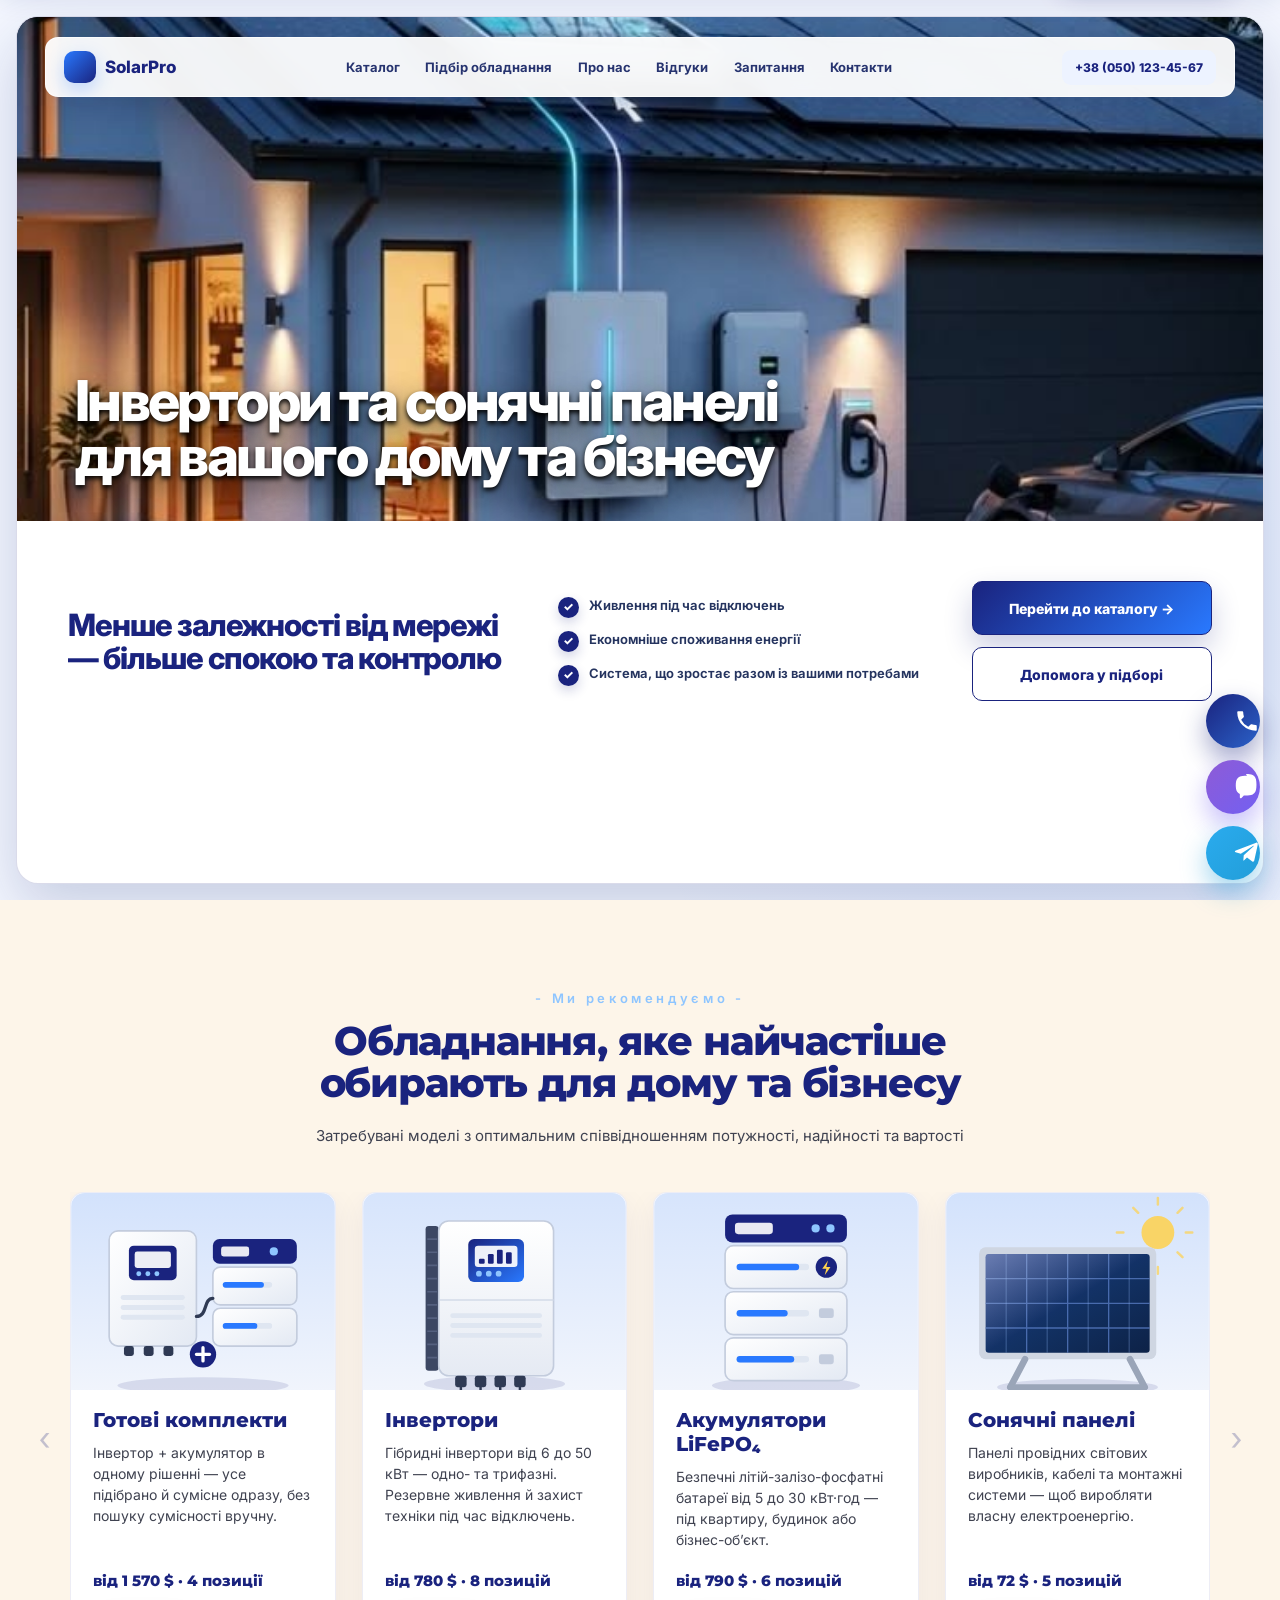
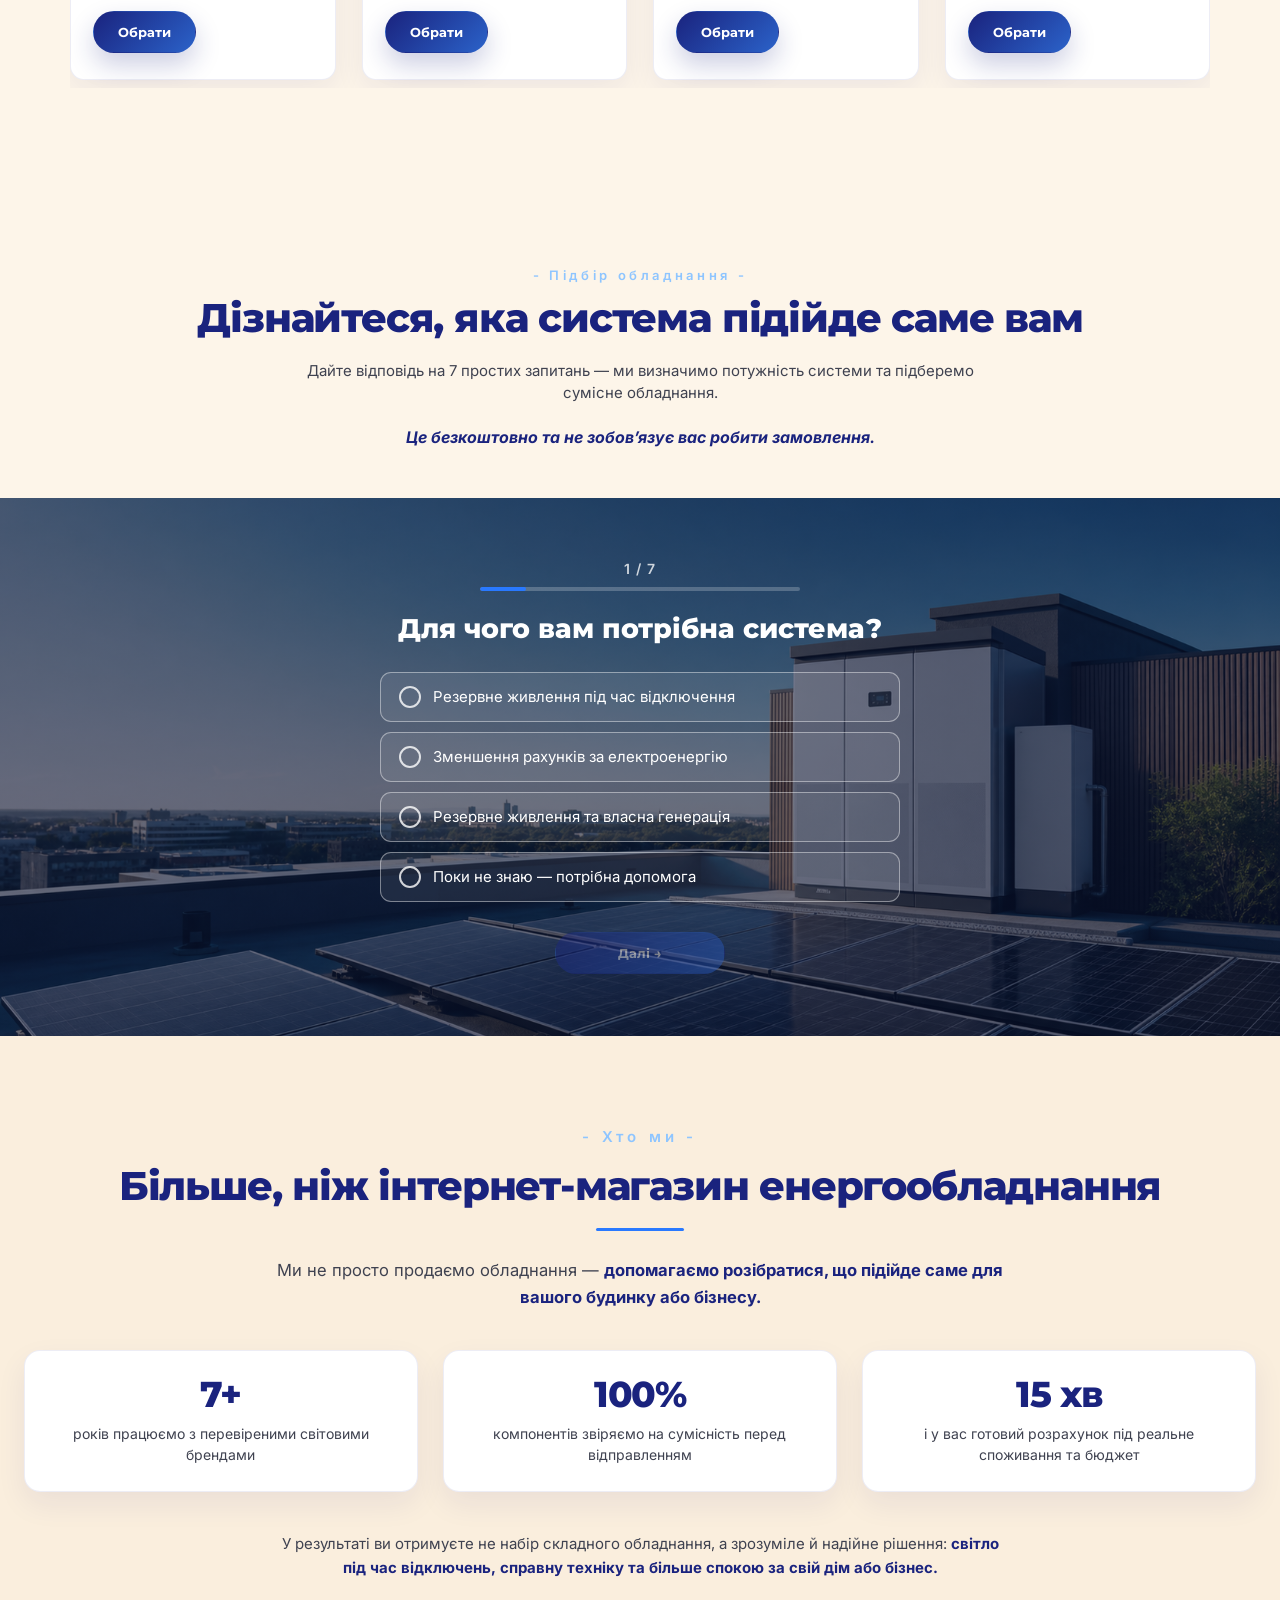
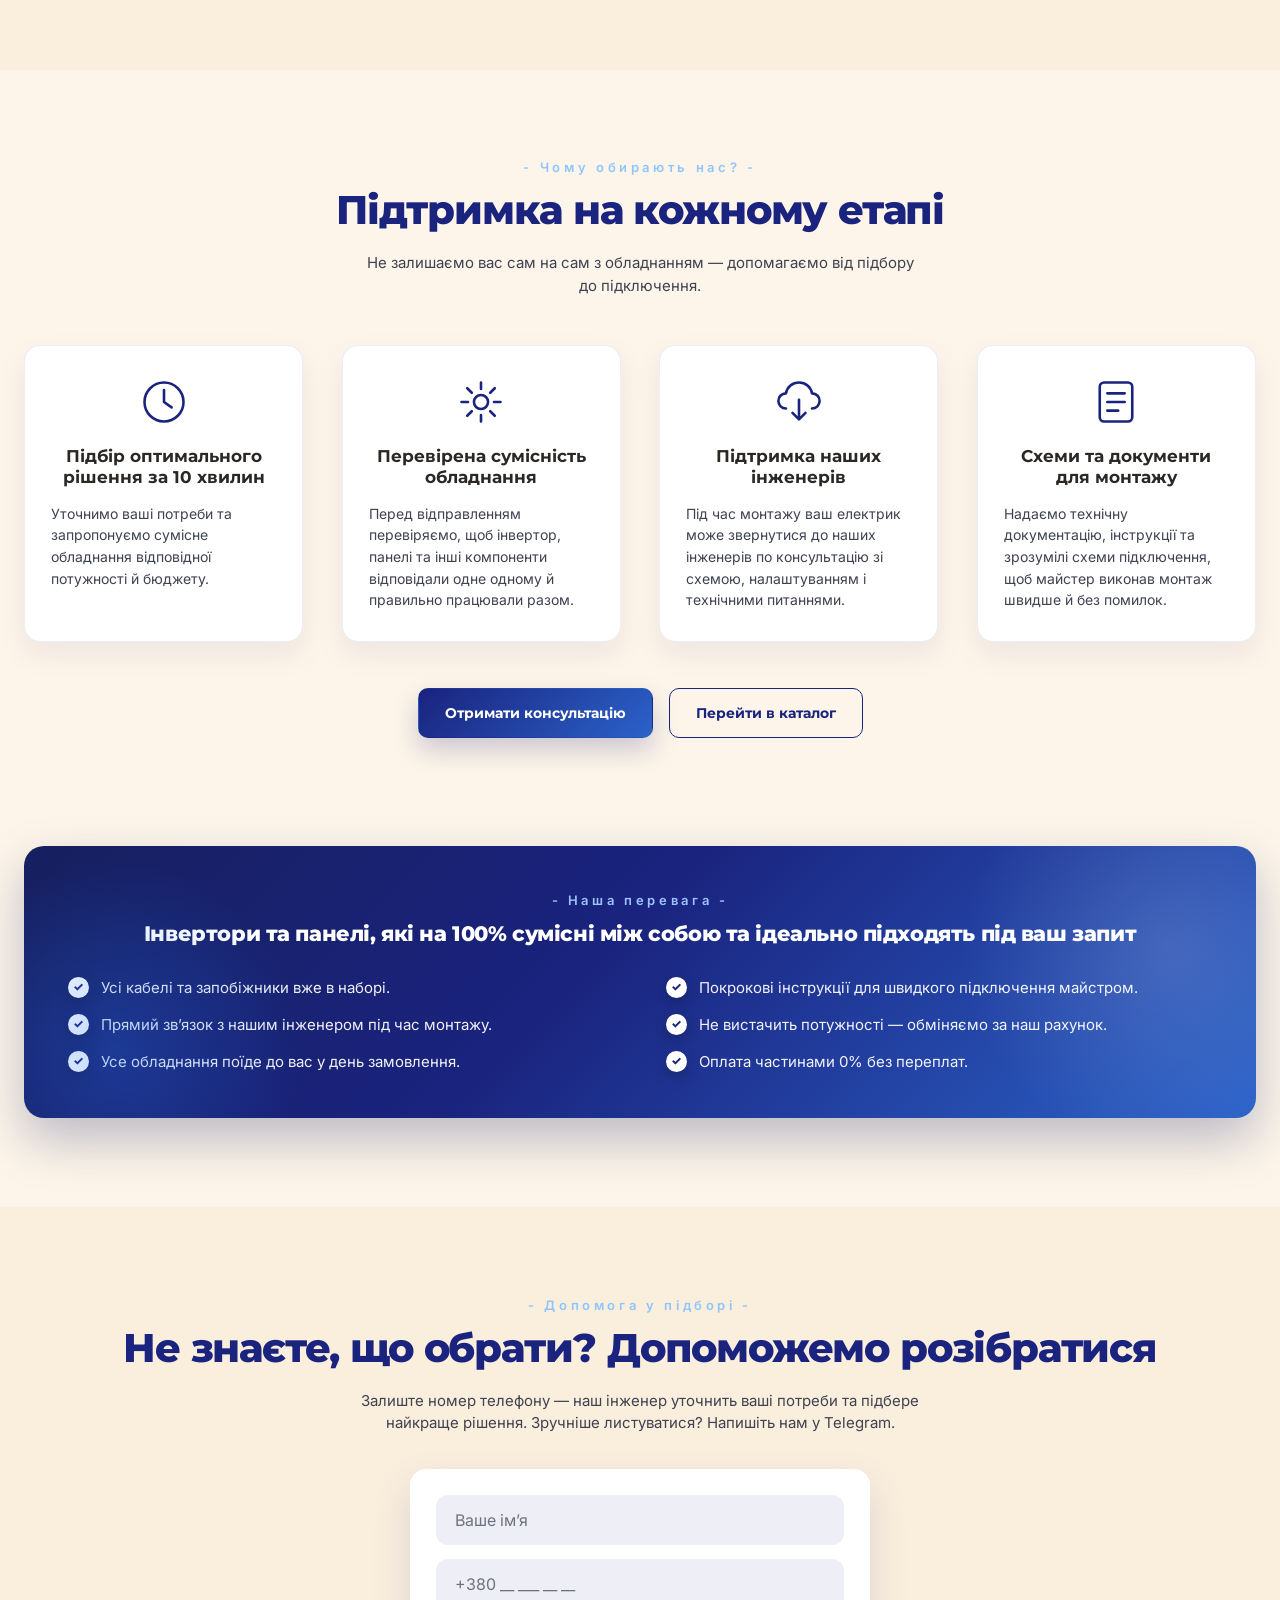
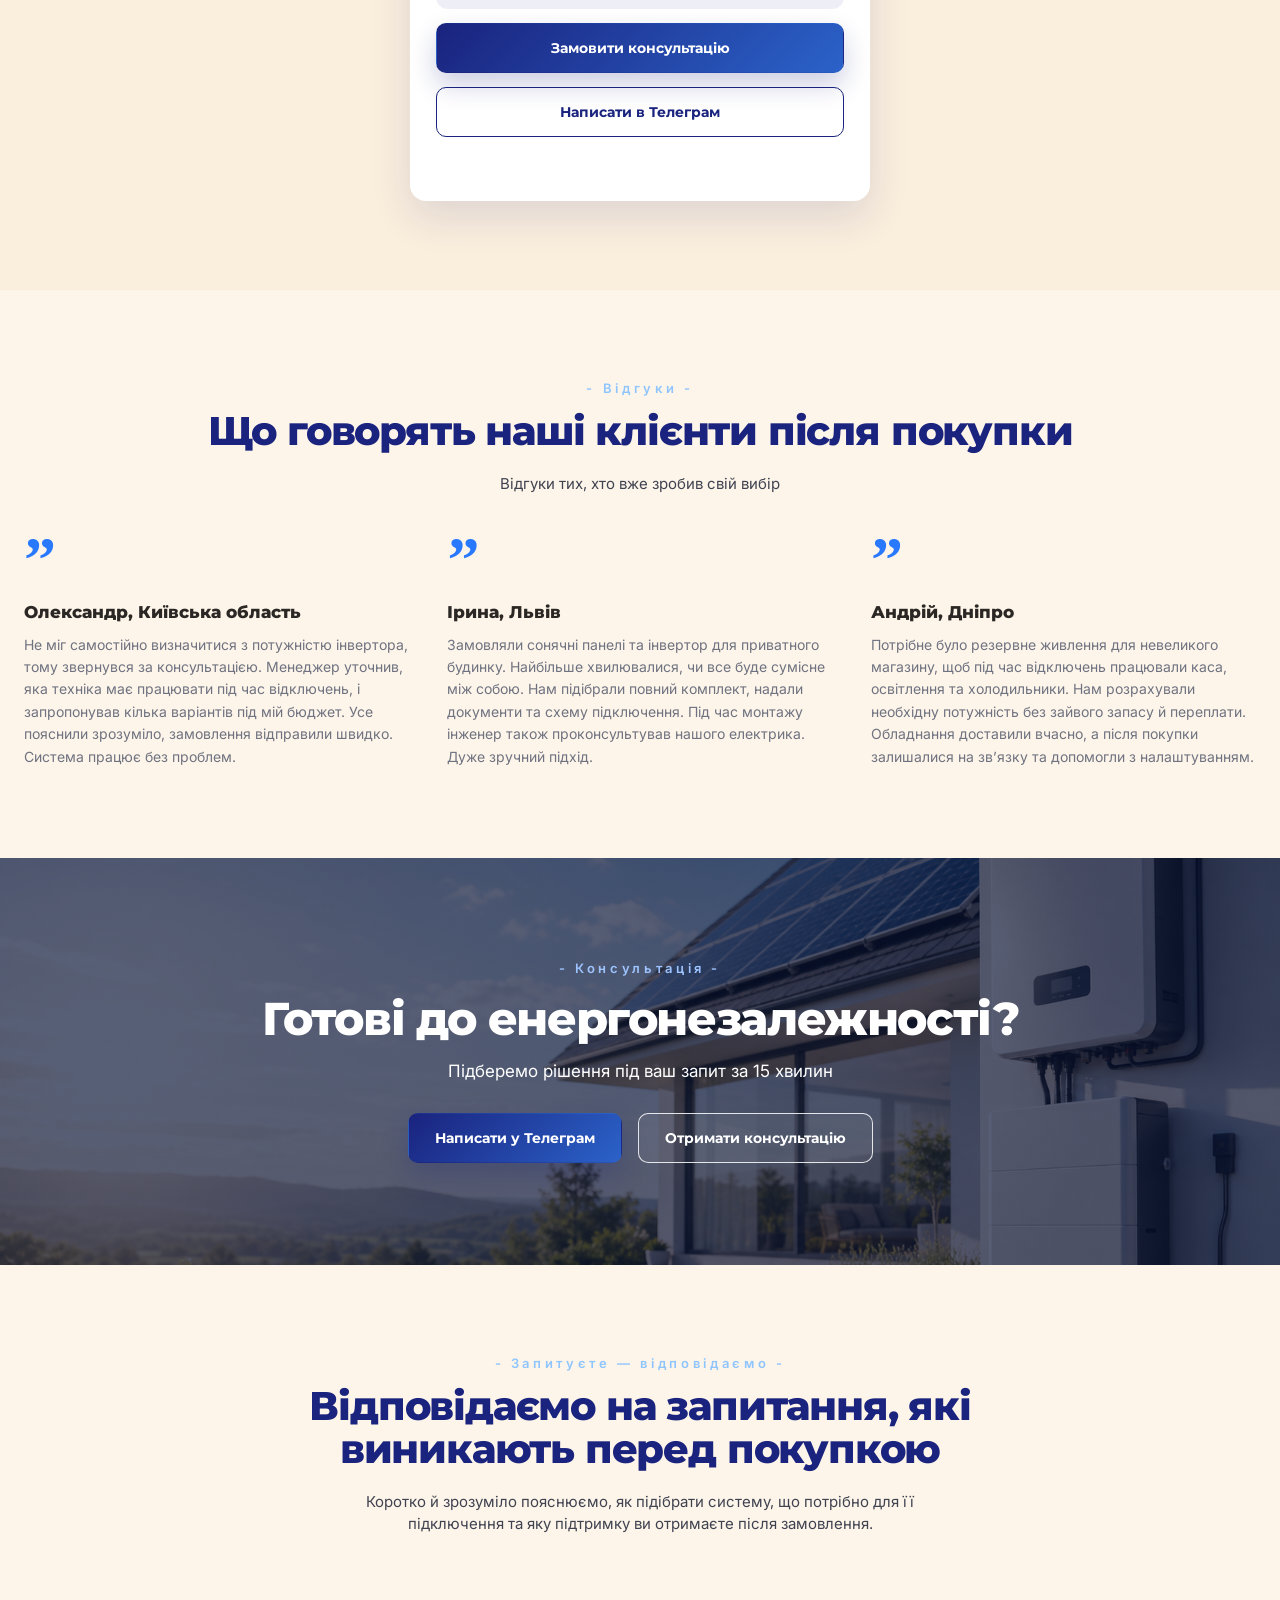
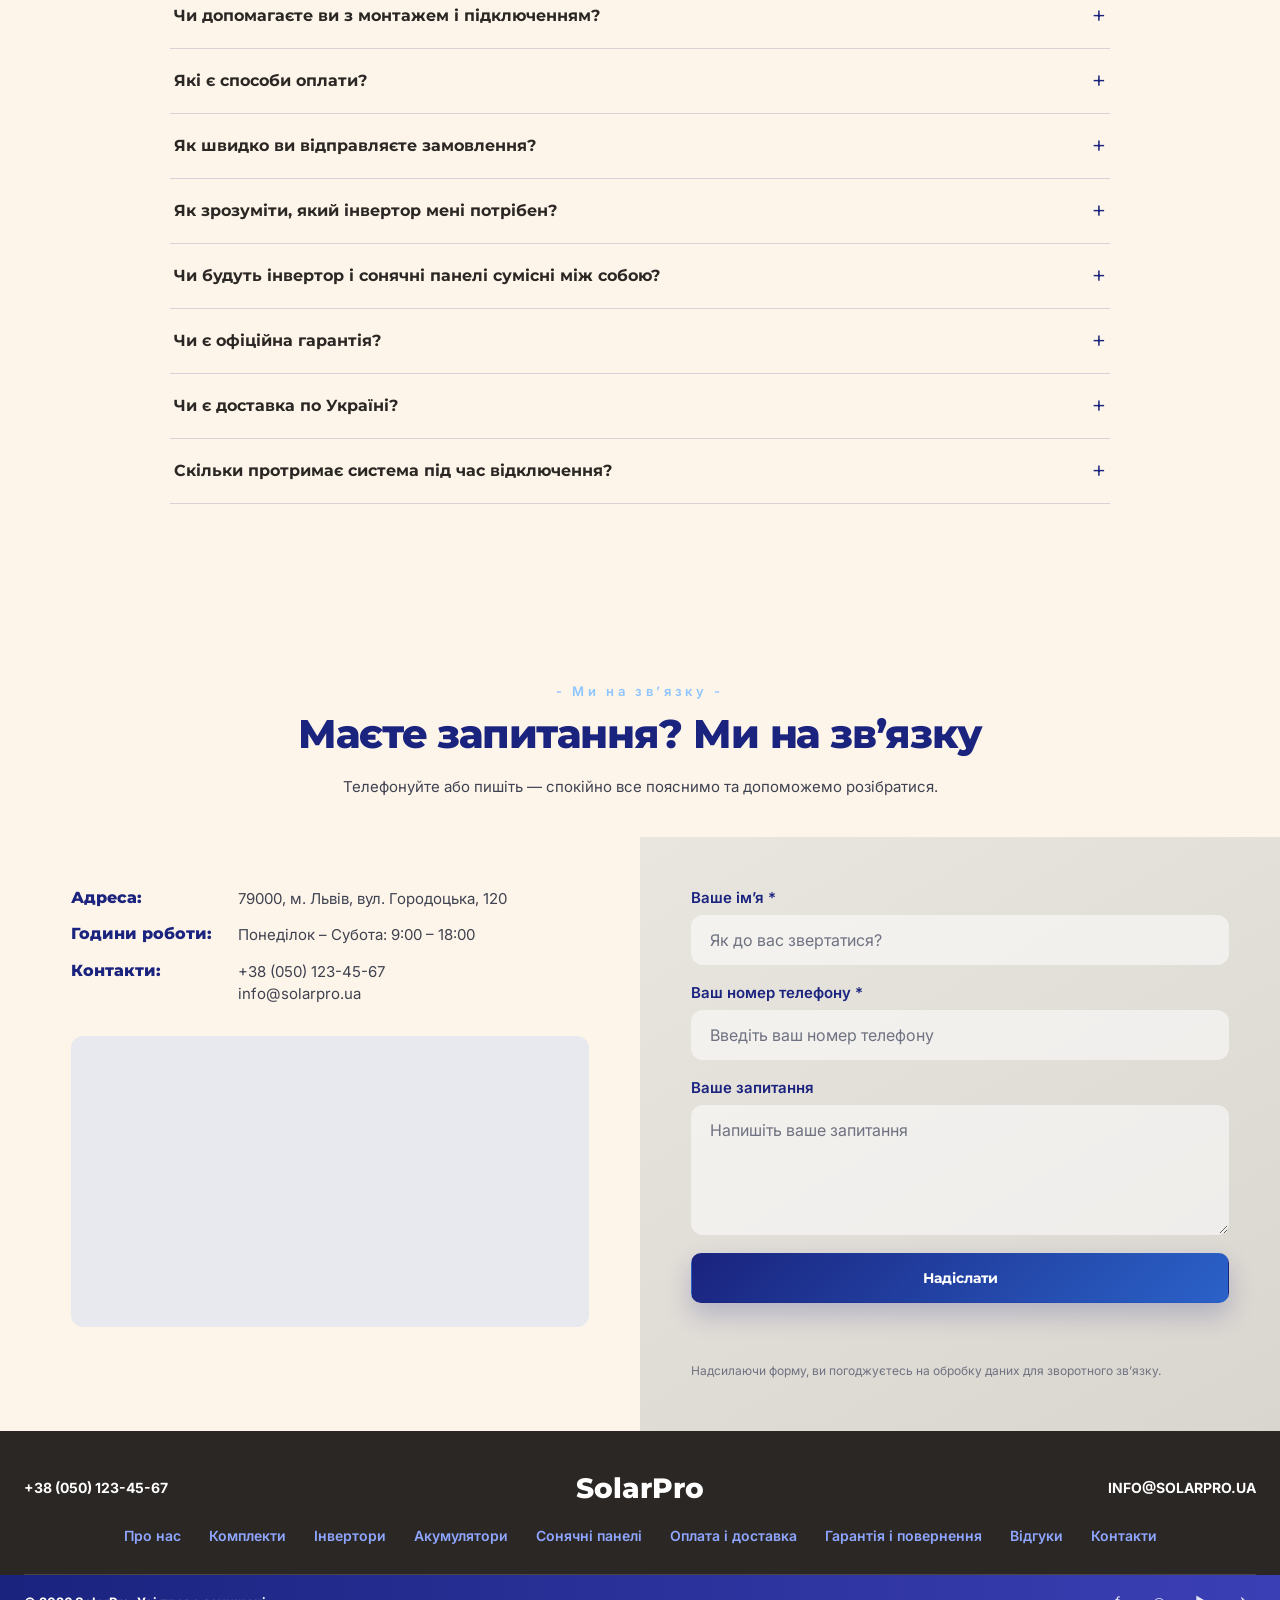
==== index.html @ 6836061a "Add SolarPro multi-page site Landing page plus four catalog pages for solar inverters, batteries and" ====
<!doctype html>
<html lang="uk">
  <head>
    <meta charset="utf-8">
    <meta name="viewport" content="width=device-width, initial-scale=1">
    <meta name="description" content="Інвертори та сонячні панелі для дому й бізнесу — живлення під час відключень та контроль споживання енергії. Підбір системи за 10 хвилин, перевірена сумісність, доставка по Україні.">
    <meta name="theme-color" content="#1a237e">
    <title>Інвертори та сонячні панелі | SolarPro</title>

    <link rel="preconnect" href="https://fonts.googleapis.com">
    <link rel="preconnect" href="https://fonts.gstatic.com" crossorigin>
    <link href="https://fonts.googleapis.com/css2?family=Inter:wght@400;500;600;700&family=Montserrat:wght@600;700;800&display=swap" rel="stylesheet">
    <link rel="stylesheet" href="styles.css">
  </head>

  <body>
    <a class="skip-link" href="#catalog">Перейти до каталогу</a>

    <!-- ====================================================================
         1. ПЕРШИЙ ЕКРАН — узятий без змін із approved-hero.html
         ==================================================================== -->
    <main class="approved-hybrid-variant" id="top">
      <section class="approved-video-area" aria-labelledby="approved-title">
        <video autoplay muted loop playsinline preload="metadata" poster="assets/hero-solar-home.jpg" src="assets/hero.mp4" aria-hidden="true"></video>

        <header class="approved-header">
          <a class="approved-logo" href="#top" aria-label="SolarPro — на головну">
            <span class="approved-logo-mark" aria-hidden="true"></span>
            <span>SolarPro</span>
          </a>

          <nav class="approved-nav" aria-label="Головне меню">
            <a href="#catalog">Каталог</a>
            <a href="#selection">Підбір обладнання</a>
            <a href="#about">Про нас</a>
            <a href="#reviews">Відгуки</a>
            <a href="#faq">Запитання</a>
            <a href="#contacts">Контакти</a>
          </nav>

          <a class="approved-phone" href="tel:+380501234567" data-config="brand.phone">+38 (050) 123-45-67</a>
          <button class="approved-menu" type="button" aria-label="Відкрити меню" aria-expanded="false" aria-controls="mobile-nav"></button>
        </header>

        <h1 class="approved-title" id="approved-title">Інвертори та сонячні панелі для вашого дому та бізнесу</h1>
      </section>

      <section class="approved-lower" aria-label="Переваги та наступні кроки">
        <p class="approved-promise">Менше залежності від мережі — більше спокою та контролю</p>

        <ul class="approved-benefits">
          <li><span class="approved-check" aria-hidden="true">✓</span><span>Живлення під час відключень</span></li>
          <li><span class="approved-check" aria-hidden="true">✓</span><span>Економніше споживання енергії</span></li>
          <li><span class="approved-check" aria-hidden="true">✓</span><span>Система, що зростає разом із вашими потребами</span></li>
        </ul>

        <div class="approved-actions">
          <a class="approved-button" href="#catalog">Перейти до каталогу →</a>
          <a class="approved-button secondary" href="#selection">Допомога у підборі</a>
        </div>
      </section>
    </main>

    <!-- мобільне меню -->
    <div class="mobile-nav" id="mobile-nav" hidden>
      <div class="mobile-nav__panel" role="dialog" aria-modal="true" aria-label="Меню">
        <button class="mobile-nav__close" type="button" aria-label="Закрити меню">×</button>
        <nav aria-label="Мобільне меню">
          <a href="#catalog">Каталог</a>
          <a href="kits.html">Комплекти</a>
          <a href="inverters.html">Інвертори</a>
          <a href="batteries.html">Акумулятори</a>
          <a href="panels.html">Сонячні панелі</a>
          <a href="#selection">Підбір обладнання</a>
          <a href="#about">Про нас</a>
          <a href="#reviews">Відгуки</a>
          <a href="#faq">Запитання</a>
          <a href="#contacts">Контакти</a>
        </nav>
        <a class="mobile-nav__phone" href="tel:+380501234567" data-config="brand.phone">+38 (050) 123-45-67</a>
        <a class="mobile-nav__tg" href="#" data-config-href="social.telegram" target="_blank" rel="noopener">Написати в Telegram</a>
      </div>
    </div>

    <!-- липкий хедер, з'являється після першого екрана -->
    <header class="sticky-header" id="sticky-header" aria-hidden="true">
      <div class="shell sticky-header__inner">
        <a class="sticky-header__logo" href="#top">
          <span class="approved-logo-mark" aria-hidden="true"></span>
          <span>SolarPro</span>
        </a>
        <nav class="sticky-header__nav" aria-label="Меню сторінки">
          <a href="#catalog">Каталог</a>
          <a href="inverters.html">Інвертори</a>
          <a href="batteries.html">Акумулятори</a>
          <a href="#selection">Підбір</a>
          <a href="#about">Про нас</a>
          <a href="#faq">Запитання</a>
          <a href="#contacts">Контакти</a>
        </nav>
        <a class="btn btn--primary btn--sm" href="#selection">Підібрати систему</a>
        <button class="sticky-header__menu" type="button" aria-label="Відкрити меню" aria-expanded="false" aria-controls="mobile-nav"></button>
      </div>
    </header>

    <!-- ====================================================================
         2. КАТЕГОРІЇ ТОВАРІВ → окремі сторінки каталогу
         ==================================================================== -->
    <section class="section section--categories" id="catalog" aria-labelledby="cat-title">
      <div class="shell">
        <p class="eyebrow">Ми рекомендуємо</p>
        <h2 class="section__title" id="cat-title">Обладнання, яке найчастіше обирають для дому та бізнесу</h2>
        <p class="section__lead section__lead--wide">Затребувані моделі з оптимальним співвідношенням потужності, надійності та вартості</p>

        <div class="carousel" data-carousel>
          <button class="carousel__arrow carousel__arrow--prev" type="button" aria-label="Попередні категорії" data-carousel-prev>‹</button>

          <div class="carousel__track" data-carousel-track>
            <article class="cat-card">
              <div class="cat-card__media"><img src="assets/kit.svg" alt="Готовий комплект резервного живлення" loading="lazy" width="320" height="260"></div>
              <h3><a href="kits.html">Готові комплекти</a></h3>
              <p>Інвертор + акумулятор в одному рішенні — усе підібрано й сумісне одразу, без пошуку сумісності вручну.</p>
              <p class="cat-card__from">від 1 570 $ · 4 позиції</p>
              <a class="btn btn--primary btn--pill" href="kits.html">Обрати</a>
            </article>

            <article class="cat-card">
              <div class="cat-card__media"><img src="assets/inverter.svg" alt="Гібридний інвертор" loading="lazy" width="320" height="260"></div>
              <h3><a href="inverters.html">Інвертори</a></h3>
              <p>Гібридні інвертори від 6 до 50 кВт — одно- та трифазні. Резервне живлення й захист техніки під час відключень.</p>
              <p class="cat-card__from">від 780 $ · 8 позицій</p>
              <a class="btn btn--primary btn--pill" href="inverters.html">Обрати</a>
            </article>

            <article class="cat-card">
              <div class="cat-card__media"><img src="assets/battery.svg" alt="Акумулятор LiFePO4" loading="lazy" width="320" height="260"></div>
              <h3><a href="batteries.html">Акумулятори LiFePO₄</a></h3>
              <p>Безпечні літій-залізо-фосфатні батареї від 5 до 30 кВт·год — під квартиру, будинок або бізнес-об’єкт.</p>
              <p class="cat-card__from">від 790 $ · 6 позицій</p>
              <a class="btn btn--primary btn--pill" href="batteries.html">Обрати</a>
            </article>

            <article class="cat-card">
              <div class="cat-card__media"><img src="assets/panel.svg" alt="Сонячна панель" loading="lazy" width="320" height="260"></div>
              <h3><a href="panels.html">Сонячні панелі</a></h3>
              <p>Панелі провідних світових виробників, кабелі та монтажні системи — щоб виробляти власну електроенергію.</p>
              <p class="cat-card__from">від 72 $ · 5 позицій</p>
              <a class="btn btn--primary btn--pill" href="panels.html">Обрати</a>
            </article>
          </div>

          <button class="carousel__arrow carousel__arrow--next" type="button" aria-label="Наступні категорії" data-carousel-next>›</button>
        </div>
      </div>
    </section>

    <!-- ====================================================================
         3. КВІЗ
         ==================================================================== -->
    <section class="section section--quiz-intro" id="selection" aria-labelledby="quiz-title">
      <div class="shell">
        <p class="eyebrow">Підбір обладнання</p>
        <h2 class="section__title" id="quiz-title">Дізнайтеся, яка система підійде саме вам</h2>
        <p class="section__lead section__lead--wide">Дайте відповідь на 7 простих запитань — ми визначимо потужність системи та підберемо сумісне обладнання.</p>
        <p class="section__note">Це безкоштовно та не зобов’язує вас робити замовлення.</p>
      </div>
    </section>

    <section class="quiz" aria-label="Квіз підбору обладнання">
      <div class="quiz__inner">
        <!-- крок -->
        <div class="quiz__stage" data-quiz-stage>
          <p class="quiz__counter"><span data-quiz-current>1</span> / <span data-quiz-total>7</span></p>
          <div class="quiz__progress" aria-hidden="true"><span data-quiz-bar></span></div>
          <h3 class="quiz__question" data-quiz-question>Для чого вам потрібна система?</h3>
          <div class="quiz__options" role="radiogroup" aria-label="Варіанти відповіді" data-quiz-options></div>
          <div class="quiz__nav">
            <button class="quiz__back" type="button" data-quiz-back hidden>← Назад</button>
            <button class="btn btn--primary btn--pill quiz__next" type="button" data-quiz-next disabled>Далі  →</button>
          </div>
        </div>

        <!-- результат -->
        <div class="quiz__result" data-quiz-result hidden>
          <p class="quiz__counter">Готово</p>
          <h3 class="quiz__question" data-result-title>Ваша орієнтовна система</h3>

          <div class="quiz__specs">
            <div class="quiz__spec"><span class="quiz__spec-label">Інвертор</span><strong data-result-inverter>—</strong></div>
            <div class="quiz__spec"><span class="quiz__spec-label">Акумулятори</span><strong data-result-battery>—</strong></div>
            <div class="quiz__spec"><span class="quiz__spec-label">Автономність</span><strong data-result-hours>—</strong></div>
          </div>

          <p class="quiz__result-note">Заповніть форму — інженер прорахує точну ціну й зателефонує протягом 15 хвилин.</p>

          <form class="quiz__form" novalidate data-lead-form data-lead-source="Квіз підбору">
            <div class="field">
              <label for="quiz-name">Ваше ім’я *</label>
              <input id="quiz-name" name="name" type="text" required autocomplete="name" placeholder="Як до вас звертатися?">
            </div>
            <div class="field">
              <label for="quiz-phone">Ваш номер телефону *</label>
              <input id="quiz-phone" name="phone" type="tel" required autocomplete="tel" placeholder="+380 __ ___ __ __">
            </div>
            <button class="btn btn--primary btn--wide" type="submit">Отримати точний розрахунок</button>
            <p class="form__status" data-form-status role="status"></p>
            <p class="form__consent">Надсилаючи форму, ви погоджуєтесь на обробку даних для зворотного дзвінка.</p>
          </form>

          <button class="quiz__restart" type="button" data-quiz-restart>Пройти ще раз</button>
        </div>
      </div>
    </section>

    <!-- ====================================================================
         4. ХТО МИ
         ==================================================================== -->
    <section class="section section--about" id="about" aria-labelledby="about-title">
      <div class="shell about">
        <p class="eyebrow">Хто ми</p>
        <h2 class="section__title" id="about-title">Більше, ніж інтернет-магазин енергообладнання</h2>
        <span class="about__rule" aria-hidden="true"></span>

        <p class="about__intro">Ми не просто продаємо обладнання — <strong>допомагаємо розібратися, що підійде саме для вашого будинку або бізнесу.</strong></p>

        <ul class="about__facts">
          <li class="fact">
            <span class="fact__num">7+</span>
            <span class="fact__text">років працюємо з перевіреними світовими брендами</span>
          </li>
          <li class="fact">
            <span class="fact__num">100%</span>
            <span class="fact__text">компонентів звіряємо на сумісність перед відправленням</span>
          </li>
          <li class="fact">
            <span class="fact__num">15 хв</span>
            <span class="fact__text">і у вас готовий розрахунок під реальне споживання та бюджет</span>
          </li>
        </ul>

        <p class="about__outro">У результаті ви отримуєте не набір складного обладнання, а зрозуміле й надійне рішення: <strong>світло під час відключень, справну техніку та більше спокою за свій дім або бізнес.</strong></p>
      </div>
    </section>

    <!-- ====================================================================
         5. ПІДТРИМКА НА КОЖНОМУ ЕТАПІ
         ==================================================================== -->
    <section class="section section--support" aria-labelledby="support-title">
      <div class="shell">
        <p class="eyebrow">Чому обирають нас?</p>
        <h2 class="section__title" id="support-title">Підтримка на кожному етапі</h2>
        <p class="section__lead">Не залишаємо вас сам на сам з обладнанням — допомагаємо від підбору до підключення.</p>

        <ul class="support__grid">
          <li class="support__item">
            <span class="support__icon" aria-hidden="true">
              <svg viewBox="0 0 48 48" fill="none" stroke="currentColor" stroke-width="2.4" stroke-linecap="round" stroke-linejoin="round"><circle cx="24" cy="24" r="18"/><path d="M24 13v11l7 5"/></svg>
            </span>
            <h3>Підбір оптимального рішення за 10 хвилин</h3>
            <p>Уточнимо ваші потреби та запропонуємо сумісне обладнання відповідної потужності й бюджету.</p>
          </li>

          <li class="support__item">
            <span class="support__icon" aria-hidden="true">
              <svg viewBox="0 0 48 48" fill="none" stroke="currentColor" stroke-width="2.4" stroke-linecap="round" stroke-linejoin="round"><circle cx="24" cy="24" r="6.5"/><path d="M24 6v6M24 36v6M42 24h-6M12 24H6M36.7 11.3l-4.2 4.2M15.5 32.5l-4.2 4.2M36.7 36.7l-4.2-4.2M15.5 15.5l-4.2-4.2"/></svg>
            </span>
            <h3>Перевірена сумісність обладнання</h3>
            <p>Перед відправленням перевіряємо, щоб інвертор, панелі та інші компоненти відповідали одне одному й правильно працювали разом.</p>
          </li>

          <li class="support__item">
            <span class="support__icon" aria-hidden="true">
              <svg viewBox="0 0 48 48" fill="none" stroke="currentColor" stroke-width="2.4" stroke-linecap="round" stroke-linejoin="round"><path d="M12 30c-4 0-7-3-7-7s3-7 7-7c1-6 6-10 12-10s11 4 12 10c4 0 7 3 7 7s-3 7-7 7"/><path d="M24 22v18M18 34l6 6 6-6"/></svg>
            </span>
            <h3>Підтримка наших інженерів</h3>
            <p>Під час монтажу ваш електрик може звернутися до наших інженерів по консультацію зі схемою, налаштуванням і технічними питаннями.</p>
          </li>

          <li class="support__item">
            <span class="support__icon" aria-hidden="true">
              <svg viewBox="0 0 48 48" fill="none" stroke="currentColor" stroke-width="2.4" stroke-linecap="round" stroke-linejoin="round"><rect x="9" y="6" width="30" height="36" rx="4"/><path d="M16 16h16M16 24h16M16 32h10"/></svg>
            </span>
            <h3>Схеми та документи для монтажу</h3>
            <p>Надаємо технічну документацію, інструкції та зрозумілі схеми підключення, щоб майстер виконав монтаж швидше й без помилок.</p>
          </li>
        </ul>

        <div class="support__actions">
          <a class="btn btn--primary" href="#cta">Отримати консультацію</a>
          <a class="btn btn--outline" href="#catalog">Перейти в каталог</a>
        </div>
      </div>
    </section>

    <!-- ====================================================================
         6. ПЕРЕВАГИ — виділений блок
         ==================================================================== -->
    <section class="section section--advantages" aria-labelledby="adv-title">
      <div class="shell advantages">
        <p class="eyebrow eyebrow--light">Наша перевага</p>
        <h2 class="advantages__title" id="adv-title">
          Інвертори та панелі, які на 100% сумісні між собою та ідеально підходять під ваш запит
        </h2>

        <ul class="advantages__list">
          <li><span class="approved-check" aria-hidden="true">✓</span><span>Усі кабелі та запобіжники вже в наборі.</span></li>
          <li><span class="approved-check" aria-hidden="true">✓</span><span>Покрокові інструкції для швидкого підключення майстром.</span></li>
          <li><span class="approved-check" aria-hidden="true">✓</span><span>Прямий зв’язок з нашим інженером під час монтажу.</span></li>
          <li><span class="approved-check" aria-hidden="true">✓</span><span>Не вистачить потужності — обміняємо за наш рахунок.</span></li>
          <li><span class="approved-check" aria-hidden="true">✓</span><span>Усе обладнання поїде до вас у день замовлення.</span></li>
          <li><span class="approved-check" aria-hidden="true">✓</span><span>Оплата частинами 0% без переплат.</span></li>
        </ul>
      </div>
    </section>

    <!-- ====================================================================
         7. ДОПОМОГА У ПІДБОРІ
         ==================================================================== -->
    <section class="section section--help" aria-labelledby="help-title">
      <div class="shell help">
        <p class="eyebrow">Допомога у підборі</p>
        <h2 class="section__title" id="help-title">Не знаєте, що обрати? Допоможемо розібратися</h2>
        <p class="section__lead">Залиште номер телефону — наш інженер уточнить ваші потреби та підбере найкраще рішення. Зручніше листуватися? Напишіть нам у Telegram.</p>

        <form class="help__form" novalidate data-lead-form data-lead-source="Допомога у підборі">
          <div class="field">
            <label class="visually-hidden" for="help-name">Ваше ім’я</label>
            <input id="help-name" name="name" type="text" required autocomplete="name" placeholder="Ваше ім’я">
          </div>
          <div class="field">
            <label class="visually-hidden" for="help-phone">Ваш номер телефону</label>
            <input id="help-phone" name="phone" type="tel" required autocomplete="tel" placeholder="+380 __ ___ __ __">
          </div>
          <button class="btn btn--primary btn--wide" type="submit">Замовити консультацію</button>
          <a class="btn btn--outline btn--wide" href="#" data-config-href="social.telegram" target="_blank" rel="noopener">Написати в Телеграм</a>
          <p class="form__status" data-form-status role="status"></p>
        </form>
      </div>
    </section>

    <!-- ====================================================================
         8. ВІДГУКИ
         ==================================================================== -->
    <section class="section section--reviews" id="reviews" aria-labelledby="rev-title">
      <div class="shell">
        <p class="eyebrow">Відгуки</p>
        <h2 class="section__title" id="rev-title">Що говорять наші клієнти після покупки</h2>
        <p class="section__lead">Відгуки тих, хто вже зробив свій вибір</p>

        <ul class="reviews">
          <li class="review">
            <span class="review__quote" aria-hidden="true">”</span>
            <h3 class="review__author">Олександр, Київська область</h3>
            <p>Не міг самостійно визначитися з потужністю інвертора, тому звернувся за консультацією. Менеджер уточнив, яка техніка має працювати під час відключень, і запропонував кілька варіантів під мій бюджет. Усе пояснили зрозуміло, замовлення відправили швидко. Система працює без проблем.</p>
          </li>
          <li class="review">
            <span class="review__quote" aria-hidden="true">”</span>
            <h3 class="review__author">Ірина, Львів</h3>
            <p>Замовляли сонячні панелі та інвертор для приватного будинку. Найбільше хвилювалися, чи все буде сумісне між собою. Нам підібрали повний комплект, надали документи та схему підключення. Під час монтажу інженер також проконсультував нашого електрика. Дуже зручний підхід.</p>
          </li>
          <li class="review">
            <span class="review__quote" aria-hidden="true">”</span>
            <h3 class="review__author">Андрій, Дніпро</h3>
            <p>Потрібне було резервне живлення для невеликого магазину, щоб під час відключень працювали каса, освітлення та холодильники. Нам розрахували необхідну потужність без зайвого запасу й переплати. Обладнання доставили вчасно, а після покупки залишалися на зв’язку та допомогли з налаштуванням.</p>
          </li>
        </ul>
      </div>
    </section>

    <!-- ====================================================================
         9. CTA
         ==================================================================== -->
    <section class="cta" id="cta" aria-labelledby="cta-title">
      <div class="cta__inner">
        <p class="eyebrow eyebrow--light">Консультація</p>
        <h2 class="cta__title" id="cta-title">Готові до енергонезалежності?</h2>
        <p class="cta__lead">Підберемо рішення під ваш запит за 15 хвилин</p>
        <div class="cta__actions">
          <a class="btn btn--primary" href="#" data-config-href="social.telegram" target="_blank" rel="noopener">Написати у Телеграм</a>
          <a class="btn btn--ghost" href="#contacts">Отримати консультацію</a>
        </div>
      </div>
    </section>

    <!-- ====================================================================
         10. FAQ
         ==================================================================== -->
    <section class="section section--faq" id="faq" aria-labelledby="faq-title">
      <div class="shell">
        <p class="eyebrow">Запитуєте — відповідаємо</p>
        <h2 class="section__title" id="faq-title">Відповідаємо на запитання, які виникають перед покупкою</h2>
        <p class="section__lead">Коротко й зрозуміло пояснюємо, як підібрати систему, що потрібно для її підключення та яку підтримку ви отримаєте після замовлення.</p>

        <div class="faq" data-faq>
          <details class="faq__item">
            <summary>Чи допомагаєте ви з монтажем і підключенням?</summary>
            <div class="faq__body">
              <p>Так. До кожного замовлення додаємо схему підключення, інструкції та специфікацію кабелів і запобіжників. Монтаж виконує ваш електрик — а наш інженер на зв’язку під час робіт і відповідає на його запитання щодо схеми, налаштувань інвертора та запуску системи. Якщо свого майстра немає, порадимо перевіреного монтажника у вашому регіоні.</p>
            </div>
          </details>

          <details class="faq__item">
            <summary>Які є способи оплати?</summary>
            <div class="faq__body">
              <p>Оплата карткою або на рахунок для фізичних осіб, безготівковий розрахунок з ПДВ для ФОП і компаній, а також накладений платіж при отриманні. Для більшості позицій доступна оплата частинами до 12 місяців без переплат від банків-партнерів. Умови узгоджуємо особисто — залежно від обраного обладнання та способу отримання.</p>
            </div>
          </details>

          <details class="faq__item">
            <summary>Як швидко ви відправляєте замовлення?</summary>
            <div class="faq__body">
              <p>Обладнання, що є на складі, вирушає до вас у день замовлення, якщо ви оформили його до 15:00. Доставка «Новою поштою» по Україні — зазвичай 1–2 дні. Якщо позиції немає в наявності, чесно кажемо строк постачання ще до оплати й не тримаємо вас у невідомості.</p>
            </div>
          </details>

          <details class="faq__item">
            <summary>Як зрозуміти, який інвертор мені потрібен?</summary>
            <div class="faq__body">
              <p>Потрібні три речі: тип мережі (однофазна 220 В чи трифазна 380 В), сумарна потужність приладів, які мають працювати одночасно, і бажана тривалість автономії. Пройдіть <a href="#selection">квіз із 7 запитань</a> — за 2 хвилини отримаєте орієнтовну потужність, або зателефонуйте нам і ми порахуємо разом. Найчастіше для квартири вистачає 3–6 кВт, для приватного будинку — 6–12 кВт.</p>
            </div>
          </details>

          <details class="faq__item">
            <summary>Чи будуть інвертор і сонячні панелі сумісні між собою?</summary>
            <div class="faq__body">
              <p>Це ми перевіряємо до відправлення. Звіряємо напругу й струм масиву панелей із діапазоном MPPT інвертора, ємність і напругу акумуляторів, підбираємо перерізи кабелів та захист. Якщо ви купуєте комплектом — усе вже узгоджене між собою. Якщо частина обладнання у вас уже є, надішліть моделі — перевіримо сумісність безкоштовно ще до покупки.</p>
            </div>
          </details>

          <details class="faq__item">
            <summary>Чи є офіційна гарантія?</summary>
            <div class="faq__body">
              <p>Так, продаємо лише нове обладнання з офіційною гарантією виробника: інвертори — 5 років, акумулятори LiFePO₄ — 5–10 років, сонячні панелі — до 12 років на виріб і до 25 років на продуктивність. Гарантійні випадки ведемо самі: вам не потрібно листуватися з виробником. Документи й гарантійні талони їдуть разом із замовленням.</p>
            </div>
          </details>

          <details class="faq__item">
            <summary>Чи є доставка по Україні?</summary>
            <div class="faq__body">
              <p>Так, відправляємо у будь-який регіон країни «Новою поштою» або адресною доставкою для великих акумуляторів. Обладнання пакуємо в жорстку тару, страхуємо на повну вартість і надсилаємо ТТН одразу після відправлення. Якщо посилка прийшла пошкодженою — розпакування знімайте на відео, ми вирішимо питання за свій рахунок.</p>
            </div>
          </details>

          <details class="faq__item">
            <summary>Скільки протримає система під час відключення?</summary>
            <div class="faq__body">
              <p>Залежить від ємності акумуляторів і навантаження. Орієнтовно, при звичайному побутовому використанні (котел, холодильник, освітлення, роутер, телевізор):</p>
              <ul>
                <li>інвертор ~6 кВт + акумулятор ~5 кВт·год — приблизно 4–6 годин;</li>
                <li>інвертор ~6 кВт + акумулятори ~10 кВт·год — приблизно 8–12 годин.</li>
              </ul>
              <p>Із сонячними панелями система підзаряджається вдень, тому автономність фактично не обмежена світловим днем. Точний розрахунок під ваш об’єкт зробимо на консультації.</p>
            </div>
          </details>
        </div>
      </div>
    </section>

    <!-- ====================================================================
         11. КОНТАКТИ
         ==================================================================== -->
    <section class="section section--contacts" id="contacts" aria-labelledby="contacts-title">
      <div class="shell contacts__head">
        <p class="eyebrow">Ми на зв’язку</p>
        <h2 class="section__title" id="contacts-title">Маєте запитання? Ми на зв’язку</h2>
        <p class="section__lead">Телефонуйте або пишіть — спокійно все пояснимо та допоможемо розібратися.</p>
      </div>

      <div class="contacts">
        <div class="contacts__info">
          <dl class="contacts__list">
            <dt>Адреса:</dt>
            <dd data-config="brand.address">79000, м. Львів, вул. Городоцька, 120</dd>

            <dt>Години роботи:</dt>
            <dd data-config="brand.hours">Понеділок – Субота: 9:00 – 18:00</dd>

            <dt>Контакти:</dt>
            <dd>
              <a href="tel:+380501234567" data-config="brand.phone">+38 (050) 123-45-67</a><br>
              <a href="mailto:info@solarpro.ua" data-config="brand.email">info@solarpro.ua</a>
            </dd>
          </dl>

          <div class="contacts__map">
            <iframe title="Карта — склад обладнання SolarPro" loading="lazy" referrerpolicy="no-referrer-when-downgrade" data-map src=""></iframe>
          </div>
        </div>

        <form class="contacts__form" novalidate data-lead-form data-lead-source="Форма на сторінці контактів">
          <div class="field">
            <label for="c-name">Ваше ім’я *</label>
            <input id="c-name" name="name" type="text" required autocomplete="name" placeholder="Як до вас звертатися?">
          </div>

          <div class="field">
            <label for="c-phone">Ваш номер телефону *</label>
            <input id="c-phone" name="phone" type="tel" required autocomplete="tel" placeholder="Введіть ваш номер телефону">
          </div>

          <div class="field">
            <label for="c-message">Ваше запитання</label>
            <textarea id="c-message" name="message" rows="5" placeholder="Напишіть ваше запитання"></textarea>
          </div>

          <button class="btn btn--primary btn--wide" type="submit">Надіслати</button>
          <p class="form__status" data-form-status role="status"></p>
          <p class="form__consent">Надсилаючи форму, ви погоджуєтесь на обробку даних для зворотного зв’язку.</p>
        </form>
      </div>
    </section>

    <!-- ====================================================================
         12. ФУТЕР
         ==================================================================== -->
    <footer class="footer">
      <div class="shell footer__top">
        <a class="footer__phone" href="tel:+380501234567" data-config="brand.phone">+38 (050) 123-45-67</a>
        <a class="footer__logo" href="#top">SolarPro</a>
        <a class="footer__email" href="mailto:info@solarpro.ua" data-config="brand.email">info@solarpro.ua</a>
      </div>

      <nav class="footer__nav shell" aria-label="Footer">
        <a href="#about">Про нас</a>
        <a href="kits.html">Комплекти</a>
        <a href="inverters.html">Інвертори</a>
        <a href="batteries.html">Акумулятори</a>
        <a href="panels.html">Сонячні панелі</a>
        <a href="#faq">Оплата і доставка</a>
        <a href="#faq">Гарантія і повернення</a>
        <a href="#reviews">Відгуки</a>
        <a href="#contacts">Контакти</a>
      </nav>

      <div class="footer__bar">
        <div class="shell footer__bar-inner">
          <p>© <span data-year>2026</span> SolarPro. Усі права захищені.</p>
          <ul class="footer__social">
            <li><a href="#" data-config-href="social.facebook" target="_blank" rel="noopener" aria-label="Facebook">f</a></li>
            <li><a href="#" data-config-href="social.instagram" target="_blank" rel="noopener" aria-label="Instagram">◎</a></li>
            <li><a href="#" data-config-href="social.youtube" target="_blank" rel="noopener" aria-label="YouTube">▶</a></li>
            <li><a href="#" data-config-href="social.telegram" target="_blank" rel="noopener" aria-label="Telegram">✈</a></li>
          </ul>
        </div>
      </div>
    </footer>

    <!-- плаваюча кнопка Telegram -->
    <!-- плаваючі кнопки зв'язку -->
    <div class="fab-stack">
      <a class="fab fab--phone" href="tel:+380501234567" data-config-href="brand.phoneHref" aria-label="Подзвонити нам">
        <svg viewBox="0 0 24 24" aria-hidden="true"><path fill="currentColor" d="M6.6 10.8a15.1 15.1 0 0 0 6.6 6.6l2.2-2.2c.3-.3.7-.4 1-.2 1.2.4 2.4.6 3.6.6.6 0 1 .4 1 1V20c0 .6-.4 1-1 1A17 17 0 0 1 3 4c0-.6.4-1 1-1h3.5c.6 0 1 .4 1 1 0 1.3.2 2.5.6 3.6.1.4 0 .8-.2 1l-2.3 2.2Z"/></svg>
        <span class="fab__label">Подзвонити</span>
      </a>

      <a class="fab fab--viber" href="#" data-config-href="social.viber" target="_blank" rel="noopener" aria-label="Написати у Viber">
        <svg viewBox="0 0 24 24" aria-hidden="true"><path fill="currentColor" d="M12 1.5c-3 0-5.3.3-6.9 1C3 3.4 1.9 5.6 1.7 8.6c-.1 1.5-.1 3 .1 4.5.3 2.6 1.5 4.4 3.6 5.3v3.1c0 .8.9 1.2 1.5.6l2.2-2.3c.4 0 .8.1 1.2.1 3 0 5.3-.3 6.9-1 2.1-.9 3.2-3.1 3.4-6.1.2-1.9.2-3.8 0-5.7-.2-3-1.3-5.2-3.4-6.1-1.6-.7-3.2-1-6.2-1Zm-.2 3.3c2.7 0 4.9 2.1 5 4.8 0 .3.2.5.5.5s.5-.2.5-.6c-.1-3.2-2.7-5.7-6-5.7-.3 0-.5.2-.5.5s.2.5.5.5Zm.1 2c1.6 0 2.9 1.2 3 2.8 0 .3.2.5.5.5s.5-.3.5-.6c-.1-2.1-1.8-3.7-4-3.7-.3 0-.5.2-.5.5s.2.5.5.5Zm.1 2c.6 0 1 .4 1 1 0 .3.2.5.5.5s.5-.2.5-.6c-.1-1-.9-1.8-2-1.9-.3 0-.5.2-.5.5s.2.5.5.5ZM8.4 7.2c-.4-.5-1-.6-1.5-.3l-.6.4c-.9.6-1.1 1.7-.6 2.7a14 14 0 0 0 5.6 5.6c1 .5 2.1.3 2.7-.6l.4-.6c.3-.5.2-1.1-.3-1.5l-1.5-1c-.4-.3-1-.2-1.4.2l-.4.5a9.5 9.5 0 0 1-2.4-2.4l.5-.4c.4-.4.5-1 .2-1.4l-.7-1.2Z"/></svg>
        <span class="fab__label">Viber</span>
      </a>

      <a class="fab fab--tg" href="#" data-config-href="social.telegram" target="_blank" rel="noopener" aria-label="Написати в Telegram">
        <svg viewBox="0 0 24 24" aria-hidden="true"><path fill="currentColor" d="M21.9 4.3 18.7 19c-.2 1-.9 1.3-1.8.8l-4.9-3.6-2.4 2.3c-.3.3-.5.5-1 .5l.4-5 9.1-8.2c.4-.4-.1-.6-.6-.2L6.3 12.7l-4.8-1.5c-1-.3-1-1 .2-1.5l18.8-7.2c.9-.3 1.6.2 1.4 1.8Z"/></svg>
        <span class="fab__label">Telegram</span>
      </a>
    </div>

    <!-- модальне вікно подяки -->
    <div class="modal" id="thanks-modal" hidden>
      <div class="modal__backdrop" data-modal-close></div>
      <div class="modal__box" role="dialog" aria-modal="true" aria-labelledby="thanks-title">
        <button class="modal__close" type="button" aria-label="Закрити" data-modal-close>×</button>
        <span class="modal__check" aria-hidden="true">✓</span>
        <h3 id="thanks-title" data-thanks-title>Дякуємо! Заявку прийнято</h3>
        <p data-thanks-text></p>
        <p class="modal__extra" data-thanks-extra></p>
        <a class="btn btn--primary btn--wide" href="#" data-thanks-button target="_blank" rel="noopener">Перейти в Telegram-канал</a>
        <button class="modal__later" type="button" data-modal-close>Пізніше</button>
      </div>
    </div>

    <script src="config.js"></script>
    <script src="script.js"></script>
  </body>
</html>
---- styles.css ----
/* ============================================================================
   SolarPro — стилі сайту
   1. Токени та база
   2. Перший екран (без змін із approved-hero.html)
   3. Загальні елементи: shell, кнопки, заголовки, каруселі
   4. Секції
   5. Модалка, мобільне меню, FAB
   6. Адаптив
   ========================================================================== */

/* ============================================================
   1. ТОКЕНИ ТА БАЗА
   ============================================================ */
:root {
  color-scheme: light;
  font-family: Inter, Montserrat, Arial, sans-serif;
  background: #f4f7ff;

  --cream: #fdf5e9;
  --cream-alt: #faeedd;
  --cream-deep: #f6e7d2;
  --navy: #1a237e;
  --navy-soft: #26336f;
  --blue: #2979ff;
  --blue-pale: #8ec5ff;
  --ink: #2b2724;
  --text: #3f4250;
  --muted: #6f7280;
  --line: rgba(26, 35, 126, 0.14);

  --shell: 1240px;
  --radius: 14px;
  --heading: Montserrat, Inter, Arial, sans-serif;
}

* {
  box-sizing: border-box;
}

html {
  scroll-behavior: smooth;
}

body {
  min-width: 320px;
  min-height: 100vh;
  margin: 0;
  color: #25345f;
  background:
    radial-gradient(circle at 85% 8%, rgba(41, 121, 255, 0.1), transparent 30rem),
    #f4f7ff;
}

button,
a {
  font: inherit;
}

img {
  max-width: 100%;
}

[hidden] {
  display: none !important;
}

.visually-hidden {
  position: absolute;
  overflow: hidden;
  width: 1px;
  height: 1px;
  clip: rect(0 0 0 0);
  white-space: nowrap;
}

.skip-link {
  position: absolute;
  z-index: 60;
  top: -60px;
  left: 16px;
  padding: 10px 16px;
  border-radius: 0 0 10px 10px;
  color: #fff;
  background: var(--navy);
  font-weight: 700;
  text-decoration: none;
  transition: top 160ms ease;
}

.skip-link:focus-visible {
  top: 0;
}

/* ============================================================
   2. ПЕРШИЙ ЕКРАН — код узятий із approved-hero.html без змін
   ============================================================ */
.approved-hybrid-variant {
  width: min(1440px, calc(100% - 32px));
  min-height: calc(100svh - 32px);
  margin: 16px auto;
  overflow: hidden;
  border: 1px solid rgba(26, 35, 126, 0.16);
  border-radius: 22px;
  background: #ffffff;
  box-shadow: 0 24px 60px rgba(20, 38, 112, 0.2);
}

.approved-video-area {
  position: relative;
  height: clamp(410px, 56svh, 560px);
  overflow: hidden;
  background: #0b1630;
}

.approved-video-area video {
  position: absolute;
  inset: 0;
  width: 100%;
  height: 100%;
  object-fit: cover;
  object-position: center 42%;
  transform: scale(1.035);
  transform-origin: center;
}

.approved-header {
  position: absolute;
  z-index: 4;
  top: 20px;
  right: 28px;
  left: 28px;
  display: grid;
  grid-template-columns: auto 1fr auto;
  gap: 28px;
  align-items: center;
  min-height: 60px;
  padding: 0 18px;
  border: 1px solid rgba(255, 255, 255, 0.68);
  border-radius: 13px;
  color: #1a237e;
  background: rgba(255, 255, 255, 0.94);
  box-shadow: 0 12px 28px rgba(7, 20, 75, 0.16);
  backdrop-filter: blur(12px);
}

.approved-logo {
  display: flex;
  gap: 9px;
  align-items: center;
  color: #1a237e;
  font-size: 17px;
  font-weight: 800;
  text-decoration: none;
}

.approved-logo-mark {
  width: 32px;
  height: 32px;
  border-radius: 10px;
  background: linear-gradient(135deg, #2979ff, #1a237e);
  box-shadow: 0 7px 18px rgba(41, 121, 255, 0.26);
}

.approved-nav {
  display: flex;
  gap: clamp(16px, 2vw, 28px);
  justify-content: center;
}

.approved-nav a {
  color: #26336f;
  font-size: 13px;
  font-weight: 700;
  text-decoration: none;
  transition: color 180ms ease;
}

.approved-nav a:hover,
.approved-nav a:focus-visible {
  color: #2979ff;
}

.approved-phone {
  padding: 10px 13px;
  border-radius: 9px;
  color: #1a237e;
  background: #edf3ff;
  font-size: 12px;
  font-weight: 800;
  text-decoration: none;
}

.approved-menu {
  display: none;
  width: 34px;
  height: 34px;
  padding: 0;
  border: 0;
  border-radius: 9px;
  background: #edf3ff;
}

.approved-menu::before {
  content: "";
  display: block;
  width: 14px;
  height: 9px;
  margin: auto;
  border-top: 2px solid #1a237e;
  border-bottom: 2px solid #1a237e;
}

.approved-title {
  position: absolute;
  z-index: 3;
  bottom: 38px;
  left: clamp(30px, 4.5vw, 66px);
  max-width: 760px;
  margin: 0;
  color: #ffffff;
  font-size: clamp(42px, 4.4vw, 64px);
  font-weight: 800;
  line-height: 0.98;
  letter-spacing: -0.045em;
  text-shadow: 0 3px 5px rgba(0, 0, 0, 0.94), 0 12px 30px rgba(0, 0, 0, 0.62);
}

.approved-lower {
  display: grid;
  grid-template-columns: minmax(310px, 1.2fr) minmax(300px, 1fr) 240px;
  gap: clamp(26px, 3vw, 48px);
  align-items: center;
  min-height: 240px;
  padding: 32px clamp(34px, 4vw, 60px);
  background: #ffffff;
}

.approved-promise {
  margin: 0;
  color: #1a237e;
  font-size: clamp(28px, 2.4vw, 38px);
  font-weight: 800;
  line-height: 1.08;
  letter-spacing: -0.035em;
}

.approved-benefits {
  display: grid;
  gap: 13px;
  margin: 0;
  padding: 0;
  list-style: none;
  font-size: 13px;
  font-weight: 650;
  line-height: 1.3;
}

.approved-benefits li {
  display: flex;
  gap: 10px;
  align-items: flex-start;
}

.approved-check {
  flex: 0 0 21px;
  display: grid;
  width: 21px;
  height: 21px;
  place-items: center;
  border-radius: 50%;
  color: #ffffff;
  background: #1a237e;
  box-shadow: 0 5px 12px rgba(26, 35, 126, 0.2);
  font-size: 12px;
  font-weight: 800;
}

.approved-actions {
  display: grid;
  gap: 12px;
}

.approved-button {
  position: relative;
  display: flex;
  min-height: 54px;
  overflow: hidden;
  align-items: center;
  justify-content: center;
  padding: 0 18px;
  border: 1px solid #1a237e;
  border-radius: 10px;
  color: #ffffff;
  background: linear-gradient(135deg, #1a237e, #2979ff);
  box-shadow: 0 13px 28px rgba(26, 35, 126, 0.22);
  font-size: 14px;
  font-weight: 800;
  text-align: center;
  text-decoration: none;
  transition: transform 180ms ease, box-shadow 180ms ease, background-color 180ms ease;
}

.approved-button::after {
  content: "";
  position: absolute;
  top: -40%;
  bottom: -40%;
  left: -35%;
  width: 24%;
  transform: skewX(-20deg);
  background: linear-gradient(90deg, transparent, rgba(255, 255, 255, 0.62), transparent);
  animation: approved-button-shine 3.8s ease-in-out infinite;
  pointer-events: none;
}

.approved-button.secondary {
  color: #1a237e;
  background: #ffffff;
  box-shadow: none;
}

.approved-button.secondary::after {
  background: linear-gradient(90deg, transparent, rgba(41, 121, 255, 0.2), transparent);
  animation-delay: 0.55s;
}

.approved-button:hover,
.approved-button:focus-visible {
  transform: translateY(-3px);
  box-shadow: 0 17px 34px rgba(26, 35, 126, 0.32), 0 0 0 4px rgba(41, 121, 255, 0.1);
}

.approved-button.secondary:hover,
.approved-button.secondary:focus-visible {
  background: #edf3ff;
  box-shadow: 0 14px 26px rgba(26, 35, 126, 0.14), 0 0 0 4px rgba(41, 121, 255, 0.08);
}

@keyframes approved-button-shine {
  0%, 48% {
    left: -35%;
    opacity: 0;
  }
  56% {
    opacity: 1;
  }
  72%, 100% {
    left: 120%;
    opacity: 0;
  }
}

/* ============================================================
   3. ЗАГАЛЬНІ ЕЛЕМЕНТИ
   ============================================================ */
.shell {
  width: min(var(--shell), calc(100% - 48px));
  margin-inline: auto;
}

.section {
  padding: clamp(56px, 7vw, 96px) 0;
  color: var(--text);
  background: var(--cream);
}

.section--categories,
.section--products,
.section--support,
.section--faq {
  background: var(--cream);
}

.section--about,
.section--help {
  background: var(--cream-alt);
}

.eyebrow {
  margin: 0 0 14px;
  color: var(--blue-pale);
  font-size: 13px;
  font-weight: 600;
  letter-spacing: 0.28em;
  text-align: center;
  text-transform: none;
}

.eyebrow::before {
  content: "- ";
}

.eyebrow::after {
  content: " -";
}

.eyebrow--left {
  text-align: left;
}

.eyebrow--light {
  color: #9dc4ff;
}

.section__title {
  max-width: min(100%, 1160px);
  margin: 0 auto 20px;
  color: var(--navy);
  font-family: var(--heading);
  font-size: clamp(26px, 3.1vw, 42px);
  font-weight: 800;
  line-height: 1.08;
  letter-spacing: -0.03em;
  text-align: center;
  text-wrap: balance;
}

.section__title--left {
  margin-inline: 0;
  text-align: left;
}

.section__lead {
  max-width: 68ch;
  margin: 0 auto 14px;
  color: var(--text);
  font-size: clamp(15px, 1.15vw, 17px);
  line-height: 1.5;
  text-align: center;
  text-wrap: pretty;
}

.section__lead strong {
  color: var(--navy);
}

.section__note {
  margin: 22px auto 0;
  color: var(--navy);
  font-size: 16px;
  font-style: italic;
  font-weight: 700;
  text-align: center;
}

/* --- кнопки --- */
.btn {
  display: inline-flex;
  align-items: center;
  justify-content: center;
  min-height: 50px;
  padding: 0 26px;
  border: 1px solid transparent;
  border-radius: 10px;
  font-family: var(--heading);
  font-size: 14px;
  font-weight: 700;
  text-align: center;
  text-decoration: none;
  cursor: pointer;
  transition: transform 170ms ease, box-shadow 170ms ease, background-color 170ms ease, color 170ms ease;
}

.btn--primary {
  color: #fff;
  background: linear-gradient(135deg, var(--navy), #2b62c9);
  box-shadow: 0 12px 26px rgba(26, 35, 126, 0.22);
}

.btn--primary:hover,
.btn--primary:focus-visible {
  transform: translateY(-2px);
  box-shadow: 0 16px 32px rgba(26, 35, 126, 0.3);
}

.btn--outline {
  border-color: var(--navy);
  color: var(--navy);
  background: transparent;
}

.btn--outline:hover,
.btn--outline:focus-visible {
  transform: translateY(-2px);
  color: #fff;
  background: var(--navy);
}

.btn--ghost {
  border-color: rgba(255, 255, 255, 0.85);
  color: #fff;
  background: rgba(255, 255, 255, 0.06);
}

.btn--ghost:hover,
.btn--ghost:focus-visible {
  color: var(--navy);
  background: #fff;
}

.btn--pill {
  min-height: 42px;
  padding: 0 24px;
  border-radius: 24px;
  font-size: 13px;
}

.btn--sm {
  min-height: 40px;
  padding: 0 18px;
  font-size: 13px;
}

.btn--wide {
  width: 100%;
}

.btn[disabled] {
  cursor: not-allowed;
  opacity: 0.45;
  transform: none;
  box-shadow: none;
}

/* --- карусель --- */
.carousel {
  position: relative;
  margin-top: 44px;
  padding-inline: 46px;
}

.carousel__track {
  display: flex;
  gap: 26px;
  overflow-x: auto;
  padding-bottom: 8px;
  scroll-snap-type: x mandatory;
  scrollbar-width: none;
}

.carousel__track::-webkit-scrollbar {
  display: none;
}

.carousel__track > * {
  flex: 0 0 calc((100% - 78px) / 4);
  scroll-snap-align: start;
}

@media (max-width: 1180px) {
  .carousel__track > * {
    flex-basis: calc((100% - 52px) / 3);
  }
}

@media (max-width: 880px) {
  .carousel__track > * {
    flex-basis: calc((100% - 26px) / 2);
  }
}

.carousel__arrow {
  position: absolute;
  z-index: 2;
  top: 50%;
  display: grid;
  width: 40px;
  height: 40px;
  translate: 0 -50%;
  place-items: center;
  padding: 0 0 4px;
  border: 0;
  border-radius: 50%;
  color: var(--navy);
  background: transparent;
  font-size: 34px;
  line-height: 1;
  cursor: pointer;
  transition: background-color 160ms ease, opacity 160ms ease;
}

.carousel__arrow:hover {
  background: rgba(26, 35, 126, 0.08);
}

.carousel__arrow[disabled] {
  cursor: default;
  opacity: 0.25;
}

.carousel__arrow--prev {
  left: 0;
}

.carousel__arrow--next {
  right: 0;
}

/* --- поля форм --- */
.field {
  display: grid;
  gap: 8px;
}

.field label {
  color: var(--navy);
  font-size: 15px;
  font-weight: 600;
}

.field input,
.field textarea {
  width: 100%;
  padding: 14px 18px;
  border: 1px solid transparent;
  border-radius: 12px;
  color: var(--ink);
  background: rgba(26, 35, 126, 0.07);
  font: inherit;
  transition: border-color 160ms ease, background-color 160ms ease;
}

.field textarea {
  resize: vertical;
}

.field input::placeholder,
.field textarea::placeholder {
  color: var(--muted);
}

.field input:focus-visible,
.field textarea:focus-visible {
  border-color: var(--blue);
  background: #fff;
  outline: none;
}

.field input[aria-invalid="true"] {
  border-color: #d64545;
  background: rgba(214, 69, 69, 0.08);
}

.form__status {
  min-height: 20px;
  margin: 4px 0 0;
  color: #d64545;
  font-size: 13px;
  font-weight: 600;
}

.form__status[data-ok] {
  color: #1d7a44;
}

.form__consent {
  margin: 0;
  color: var(--muted);
  font-size: 12px;
  line-height: 1.4;
}

/* ============================================================
   4. СЕКЦІЇ
   ============================================================ */

/* --- 4.1 переваги (у блоці «Хто ми») --- */
.section--advantages {
  padding-top: clamp(10px, 1.4vw, 20px);
  background: var(--cream);
}

.advantages {
  position: relative;
  overflow: hidden;
  padding: clamp(30px, 3.6vw, 52px) clamp(24px, 3.4vw, 56px);
  border-radius: 20px;
  color: #fff;
  background: linear-gradient(135deg, #16205f, #1a237e 45%, #2b62c9);
  box-shadow: 0 22px 50px rgba(20, 38, 112, 0.28);
}

/* м'який відблиск, щоб блок не був «плоским» */
.advantages::before {
  content: "";
  position: absolute;
  top: -40%;
  right: -10%;
  width: 420px;
  height: 420px;
  border-radius: 50%;
  background: radial-gradient(circle, rgba(255, 255, 255, 0.14), transparent 70%);
  pointer-events: none;
}

.advantages > * {
  position: relative;
}

.advantages__title {
  max-width: min(100%, 1200px);
  margin: 0 auto 30px;
  color: #fff;
  font-family: var(--heading);
  font-size: clamp(18px, 1.62vw, 23px);
  font-weight: 800;
  line-height: 1.2;
  letter-spacing: -0.02em;
  text-align: center;
  text-wrap: balance;
}

.advantages__list {
  display: grid;
  grid-template-columns: repeat(2, minmax(0, 1fr));
  gap: 16px clamp(26px, 4vw, 56px);
  margin: 0;
  padding: 0;
  list-style: none;
}

.advantages__list li {
  display: flex;
  gap: 12px;
  align-items: flex-start;
  color: rgba(255, 255, 255, 0.94);
  font-size: 15px;
  line-height: 1.4;
}

/* галочки на темному тлі — навпаки: біле коло, синя пташка */
.advantages__list .approved-check {
  color: var(--navy);
  background: #fff;
  box-shadow: 0 5px 14px rgba(0, 0, 0, 0.22);
}

/* --- 4.2 категорії --- */
.cat-card {
  display: flex;
  flex-direction: column;
  padding: 22px 22px 26px;
  border: 1px solid rgba(26, 35, 126, 0.08);
  border-radius: var(--radius);
  background: #fff;
  box-shadow: 0 10px 30px rgba(26, 35, 126, 0.07);
  transition: transform 180ms ease, box-shadow 180ms ease;
}

.cat-card:hover {
  transform: translateY(-4px);
  box-shadow: 0 18px 40px rgba(26, 35, 126, 0.14);
}

.cat-card__media {
  margin: -22px -22px 18px;
  border-radius: var(--radius) var(--radius) 0 0;
  background: #f3f6fc;
  aspect-ratio: 4 / 3;
  display: grid;
  place-items: center;
  overflow: hidden;
}

.cat-card__media img {
  width: 100%;
  height: 100%;
  object-fit: contain;
}

.cat-card h3 {
  margin: 0 0 10px;
  color: var(--navy);
  font-family: var(--heading);
  font-size: 20px;
  font-weight: 800;
}

.cat-card p {
  flex: 1;
  margin: 0 0 20px;
  font-size: 14px;
  line-height: 1.5;
}

.cat-card .btn {
  align-self: flex-start;
}

/* --- 4.3 квіз --- */
.section--quiz-intro {
  padding-bottom: clamp(34px, 4vw, 52px);
}

.quiz {
  position: relative;
  padding: clamp(38px, 5vw, 62px) 24px;
  background:
    linear-gradient(rgba(9, 20, 54, 0.62), rgba(9, 20, 54, 0.62)),
    url("assets/roof-array.png") center / cover no-repeat;
}

.quiz__inner {
  width: min(760px, 100%);
  margin-inline: auto;
  color: #fff;
  text-align: center;
}

.quiz__counter {
  margin: 0 0 10px;
  color: rgba(255, 255, 255, 0.78);
  font-size: 14px;
  font-weight: 600;
  letter-spacing: 0.06em;
}

.quiz__progress {
  width: min(320px, 70%);
  height: 4px;
  margin: 0 auto 22px;
  overflow: hidden;
  border-radius: 4px;
  background: rgba(255, 255, 255, 0.22);
}

.quiz__progress span {
  display: block;
  width: 14%;
  height: 100%;
  border-radius: 4px;
  background: var(--blue);
  transition: width 260ms ease;
}

.quiz__question {
  margin: 0 0 26px;
  font-family: var(--heading);
  font-size: clamp(20px, 2.2vw, 27px);
  font-weight: 800;
  line-height: 1.2;
  text-wrap: balance;
}

.quiz__options {
  display: grid;
  gap: 10px;
  max-width: 520px;
  margin: 0 auto 30px;
  text-align: left;
}

.quiz__option {
  display: flex;
  gap: 12px;
  align-items: center;
  padding: 13px 18px;
  border: 1px solid rgba(255, 255, 255, 0.42);
  border-radius: 11px;
  color: #fff;
  background: rgba(255, 255, 255, 0.08);
  font-size: 15px;
  text-align: left;
  cursor: pointer;
  transition: background-color 160ms ease, border-color 160ms ease, transform 160ms ease;
}

.quiz__option:hover {
  background: rgba(255, 255, 255, 0.16);
}

.quiz__option::before {
  content: "";
  flex: 0 0 18px;
  width: 18px;
  height: 18px;
  border: 2px solid rgba(255, 255, 255, 0.8);
  border-radius: 50%;
  transition: border-color 160ms ease, box-shadow 160ms ease, background-color 160ms ease;
}

.quiz__option[aria-checked="true"] {
  border-color: var(--blue);
  background: rgba(41, 121, 255, 0.3);
}

.quiz__option[aria-checked="true"]::before {
  border-color: #fff;
  background: #fff;
  box-shadow: inset 0 0 0 4px var(--blue);
}

.quiz__nav {
  display: flex;
  gap: 18px;
  align-items: center;
  justify-content: center;
}

.quiz__back {
  border: 0;
  color: rgba(255, 255, 255, 0.8);
  background: none;
  font-size: 14px;
  font-weight: 600;
  cursor: pointer;
}

.quiz__back:hover {
  color: #fff;
}

.quiz__next {
  min-width: 170px;
}

/* результат */
.quiz__specs {
  display: grid;
  grid-template-columns: repeat(auto-fit, minmax(150px, 1fr));
  gap: 12px;
  margin: 0 0 22px;
}

.quiz__spec {
  padding: 16px 14px;
  border: 1px solid rgba(255, 255, 255, 0.3);
  border-radius: 12px;
  background: rgba(255, 255, 255, 0.1);
}

.quiz__spec-label {
  display: block;
  margin-bottom: 6px;
  color: rgba(255, 255, 255, 0.75);
  font-size: 12px;
  letter-spacing: 0.04em;
}

.quiz__spec strong {
  font-family: var(--heading);
  font-size: 18px;
  font-weight: 800;
}

.quiz__result-note {
  max-width: 56ch;
  margin: 0 auto 26px;
  color: rgba(255, 255, 255, 0.92);
  font-size: 15px;
  line-height: 1.5;
}

.quiz__form {
  display: grid;
  gap: 14px;
  max-width: 440px;
  margin-inline: auto;
  padding: 24px;
  border-radius: 16px;
  background: rgba(255, 255, 255, 0.95);
  text-align: left;
}

.quiz__form .field label {
  font-size: 14px;
}

.quiz__restart {
  margin-top: 20px;
  border: 0;
  color: rgba(255, 255, 255, 0.82);
  background: none;
  font-size: 14px;
  text-decoration: underline;
  cursor: pointer;
}

/* --- 4.4 товари --- */
.product {
  position: relative;
  display: flex;
  flex-direction: column;
  padding: 20px 20px 24px;
  border: 1px solid rgba(26, 35, 126, 0.08);
  border-radius: var(--radius);
  background: #fff;
  box-shadow: 0 10px 30px rgba(26, 35, 126, 0.07);
  transition: transform 180ms ease, box-shadow 180ms ease;
}

.product:hover {
  transform: translateY(-4px);
  box-shadow: 0 18px 40px rgba(26, 35, 126, 0.14);
}

.product__badge {
  position: absolute;
  z-index: 2;
  top: 14px;
  left: 14px;
  padding: 5px 11px;
  border-radius: 20px;
  color: #fff;
  background: #e8873a;
  font-size: 11px;
  font-weight: 700;
  letter-spacing: 0.02em;
}

.product__badge--hit {
  background: var(--navy);
}

.product__media {
  margin: -20px -20px 16px;
  border-radius: var(--radius) var(--radius) 0 0;
  background: #f3f6fc;
  aspect-ratio: 4 / 3;
  display: grid;
  place-items: center;
  overflow: hidden;
}

.product__media img {
  width: 100%;
  height: 100%;
  object-fit: contain;
}

.product__name {
  margin: 0 0 6px;
  color: var(--ink);
  font-family: var(--heading);
  font-size: 17px;
  font-weight: 800;
  line-height: 1.24;
}

.product__meta {
  margin: 0 0 12px;
  color: var(--muted);
  font-size: 13px;
}

.product__specs {
  flex: 1;
  margin: 0 0 16px;
  padding: 0;
  list-style: none;
  font-size: 13px;
  line-height: 1.45;
}

.product__specs li {
  position: relative;
  padding-left: 16px;
  margin-bottom: 5px;
}

.product__specs li::before {
  content: "";
  position: absolute;
  top: 7px;
  left: 0;
  width: 6px;
  height: 6px;
  border-radius: 50%;
  background: var(--blue);
}

.product__price {
  margin: 0 0 16px;
  color: var(--navy);
  font-family: var(--heading);
  font-size: 24px;
  font-weight: 800;
}

.product__price s {
  margin-right: 8px;
  color: var(--muted);
  font-size: 16px;
  font-weight: 600;
}

.product .btn {
  align-self: flex-start;
}

.products__note {
  max-width: 76ch;
  margin: 34px auto 0;
  color: var(--text);
  font-size: 14px;
  line-height: 1.55;
  text-align: center;
}

.products__note a {
  color: var(--blue);
  font-weight: 700;
}

/* --- 4.5 хто ми --- */
.about {
  text-align: center;
}

.about__intro {
  max-width: 74ch;
  margin: 26px auto 0 !important;
  font-size: clamp(16px, 1.3vw, 18px) !important;
  line-height: 1.55;
}

.about__outro {
  max-width: 80ch;
  margin: 0 auto !important;
  font-size: 15px !important;
  line-height: 1.6;
}

.about__facts {
  display: grid;
  grid-template-columns: repeat(3, minmax(0, 1fr));
  gap: clamp(18px, 2vw, 28px);
  margin: clamp(28px, 3.2vw, 40px) 0;
  padding: 0;
  list-style: none;
}

.fact {
  padding: 26px 22px;
  border: 1px solid rgba(26, 35, 126, 0.08);
  border-radius: 16px;
  background: #fff;
  box-shadow: 0 12px 30px rgba(26, 35, 126, 0.07);
  transition: transform 260ms ease, box-shadow 260ms ease;
}

.fact:hover {
  transform: translateY(-5px);
  box-shadow: 0 22px 44px rgba(26, 35, 126, 0.15);
}

.fact__num {
  display: block;
  margin-bottom: 10px;
  color: var(--navy);
  font-family: var(--heading);
  font-size: clamp(28px, 2.8vw, 40px);
  font-weight: 800;
  letter-spacing: -0.03em;
  line-height: 1;
}

.fact__text {
  color: var(--text);
  font-size: 14px;
  line-height: 1.5;
}

.about p {
  margin: 0 0 16px;
  font-size: 15px;
  line-height: 1.6;
}

.about strong {
  color: var(--navy);
}

.about__rule {
  display: block;
  width: 88px;
  height: 3px;
  margin: 0 auto;
  border-radius: 3px;
  background: var(--blue);
}

.about__lead {
  font-size: 16px !important;
}


/* --- 4.6 допомога у підборі --- */
.help {
  text-align: center;
}

.help__title {
  margin: 0 0 16px;
  color: var(--navy);
  font-family: var(--heading);
  font-size: clamp(21px, 2.1vw, 28px);
  font-weight: 800;
  line-height: 1.2;
}

.help__text p {
  margin: 0 0 12px;
  font-size: 15px;
  line-height: 1.55;
}

.help__form {
  display: grid;
  gap: 14px;
  max-width: 460px;
  margin: 34px auto 0;
  padding: 26px;
  text-align: left;
  border-radius: 16px;
  background: #fff;
  box-shadow: 0 16px 40px rgba(26, 35, 126, 0.12);
}

/* --- 4.7 підтримка --- */
.support__grid {
  display: grid;
  grid-template-columns: repeat(auto-fit, minmax(220px, 1fr));
  gap: clamp(24px, 3vw, 40px);
  margin: 48px 0 0;
  padding: 0;
  list-style: none;
}

.support__item {
  padding: 30px 26px;
  border: 1px solid rgba(26, 35, 126, 0.08);
  border-radius: 16px;
  background: #fff;
  box-shadow: 0 12px 30px rgba(26, 35, 126, 0.07);
  text-align: center;
  transition: transform 260ms ease, box-shadow 260ms ease;
}

.support__item:hover {
  transform: translateY(-6px);
  box-shadow: 0 24px 46px rgba(26, 35, 126, 0.16);
}

.support__icon {
  display: grid;
  width: 52px;
  height: 52px;
  margin: 0 auto 18px;
  place-items: center;
  color: var(--navy);
}

.support__icon svg {
  width: 100%;
  height: 100%;
  animation: soft-float 4.6s ease-in-out infinite;
}

.support__item:nth-child(2) .support__icon svg { animation-delay: 0.5s; }
.support__item:nth-child(3) .support__icon svg { animation-delay: 1s; }
.support__item:nth-child(4) .support__icon svg { animation-delay: 1.5s; }

.support__item:hover .support__icon {
  color: var(--blue);
  transform: scale(1.08);
}

.support__icon {
  transition: color 240ms ease, transform 260ms ease;
}

@keyframes soft-float {
  0%, 100% { transform: translateY(0); }
  50% { transform: translateY(-6px); }
}

.support__item h3 {
  margin: 0 0 14px;
  color: var(--ink);
  font-family: var(--heading);
  font-size: 17px;
  font-weight: 700;
  line-height: 1.25;
}

.support__item p {
  margin: 0;
  font-size: 14px;
  line-height: 1.55;
  text-align: left;
}

.support__actions {
  display: flex;
  flex-wrap: wrap;
  gap: 16px;
  justify-content: center;
  margin-top: 46px;
}

/* --- 4.8 відгуки --- */
.reviews {
  display: grid;
  grid-template-columns: repeat(auto-fit, minmax(260px, 1fr));
  gap: clamp(24px, 3vw, 48px);
  margin: 46px 0 0;
  padding: 0;
  list-style: none;
}

.review__quote {
  display: block;
  color: var(--blue);
  font-family: Georgia, serif;
  font-size: 64px;
  font-weight: 700;
  line-height: 0.6;
}

.review__author {
  margin: 22px 0 12px;
  color: var(--ink);
  font-family: var(--heading);
  font-size: 17px;
  font-weight: 800;
}

.review p {
  margin: 0;
  color: var(--muted);
  font-size: 14px;
  line-height: 1.6;
}

/* --- 4.9 CTA --- */
.cta {
  padding: clamp(60px, 8vw, 110px) 24px;
  background:
    linear-gradient(rgba(9, 20, 54, 0.68), rgba(9, 20, 54, 0.68)),
    url("assets/house-system.png") center / cover no-repeat;
  text-align: center;
}

.cta__inner {
  width: min(760px, 100%);
  margin-inline: auto;
  color: #fff;
}

.cta__title {
  margin: 0 0 14px;
  font-family: var(--heading);
  font-size: clamp(28px, 3.6vw, 46px);
  font-weight: 800;
  letter-spacing: -0.03em;
}

.cta__lead {
  margin: 0 0 32px;
  font-size: 17px;
}

.cta__actions {
  display: flex;
  flex-wrap: wrap;
  gap: 16px;
  justify-content: center;
}

/* --- 4.10 FAQ --- */
.faq {
  max-width: 940px;
  margin: 48px auto 0;
}

.faq__item {
  border-bottom: 1px solid rgba(26, 35, 126, 0.16);
}

.faq__item summary {
  display: flex;
  gap: 20px;
  align-items: center;
  justify-content: space-between;
  padding: 20px 4px;
  color: var(--ink);
  font-family: var(--heading);
  font-size: 16px;
  font-weight: 700;
  list-style: none;
  cursor: pointer;
  transition: color 160ms ease;
}

.faq__item summary::-webkit-details-marker {
  display: none;
}

.faq__item summary::after {
  content: "+";
  flex: 0 0 auto;
  color: var(--navy);
  font-size: 24px;
  font-weight: 400;
  line-height: 1;
  transition: transform 200ms ease;
}

.faq__item[open] summary {
  color: var(--navy);
}

.faq__item[open] summary::after {
  transform: rotate(45deg);
}

.faq__body {
  padding: 0 44px 22px 4px;
  color: var(--text);
  font-size: 14.5px;
  line-height: 1.6;
}

.faq__body p {
  margin: 0 0 10px;
}

.faq__body ul {
  margin: 0 0 10px;
  padding-left: 20px;
}

.faq__body a {
  color: var(--blue);
  font-weight: 600;
}

/* --- 4.11 контакти --- */
.section--contacts {
  padding-bottom: 0;
  background: var(--cream);
}

.contacts {
  display: grid;
  grid-template-columns: repeat(2, minmax(0, 1fr));
  align-items: stretch;
  margin-top: 26px;
}

.contacts__info {
  padding: clamp(28px, 4vw, 56px) clamp(24px, 4vw, 64px) clamp(40px, 5vw, 70px);
  margin-left: auto;
  width: min(620px, 100%);
}

.contacts__title {
  margin: 0 0 18px;
  color: var(--navy);
  font-family: var(--heading);
  font-size: clamp(28px, 3.2vw, 42px);
  font-weight: 800;
  line-height: 1.08;
  letter-spacing: -0.03em;
}

.contacts__lead {
  margin: 0 0 28px;
  font-size: 16px;
  line-height: 1.55;
}

.contacts__list {
  display: grid;
  grid-template-columns: auto 1fr;
  gap: 14px 26px;
  margin: 0 0 30px;
}

.contacts__list dt {
  color: var(--navy);
  font-family: var(--heading);
  font-size: 16px;
  font-weight: 800;
}

.contacts__list dd {
  margin: 0;
  color: var(--text);
  font-size: 15px;
  line-height: 1.5;
}

.contacts__list a {
  color: var(--text);
  text-decoration: none;
}

.contacts__list a:hover {
  color: var(--blue);
}

.contacts__map {
  overflow: hidden;
  border-radius: 12px;
  background: #e7e9ee;
  aspect-ratio: 16 / 9;
}

.contacts__map iframe {
  display: block;
  width: 100%;
  height: 100%;
  border: 0;
}

.contacts__form {
  display: grid;
  align-content: center;
  gap: 18px;
  padding: clamp(30px, 4vw, 58px) clamp(24px, 4vw, 64px);
  background: linear-gradient(150deg, #e9e5df, #d9d5cf);
}

.contacts__form .field input,
.contacts__form .field textarea {
  background: rgba(255, 255, 255, 0.55);
}

/* --- 4.12 футер --- */
.footer {
  color: #fff;
  background: #2b2724;
}

.footer__top {
  display: grid;
  grid-template-columns: 1fr auto 1fr;
  gap: 20px;
  align-items: center;
  padding: 40px 0 22px;
}

.footer__phone,
.footer__email {
  color: #fff;
  font-size: 14px;
  font-weight: 700;
  text-decoration: none;
}

.footer__email {
  text-align: right;
  text-transform: uppercase;
}

.footer__logo {
  color: #fff;
  font-family: var(--heading);
  font-size: 28px;
  font-weight: 800;
  text-decoration: none;
}

.footer__nav {
  display: flex;
  flex-wrap: wrap;
  gap: 12px 28px;
  justify-content: center;
  padding-bottom: 30px;
  border-bottom: 1px solid rgba(255, 255, 255, 0.14);
}

.footer__nav a {
  color: #8ea6ff;
  font-size: 14px;
  font-weight: 600;
  text-decoration: none;
}

.footer__nav a:hover {
  color: #fff;
}

.footer__bar {
  background: linear-gradient(90deg, #1a237e, #3b3fb5);
}

.footer__bar-inner {
  display: flex;
  flex-wrap: wrap;
  gap: 14px;
  align-items: center;
  justify-content: space-between;
  padding: 14px 0;
}

.footer__bar-inner p {
  margin: 0;
  font-size: 13px;
  font-weight: 700;
}

.footer__social {
  display: flex;
  gap: 16px;
  margin: 0;
  padding: 0;
  list-style: none;
}

.footer__social a {
  display: grid;
  width: 26px;
  height: 26px;
  place-items: center;
  color: #fff;
  font-size: 14px;
  text-decoration: none;
  opacity: 0.85;
}

.footer__social a:hover {
  opacity: 1;
}

/* ============================================================
   5. ЛИПКИЙ ХЕДЕР, МОБІЛЬНЕ МЕНЮ, МОДАЛКА, FAB
   ============================================================ */
.sticky-header {
  position: fixed;
  z-index: 40;
  top: 0;
  right: 0;
  left: 0;
  padding: 10px 0;
  border-bottom: 1px solid var(--line);
  background: rgba(255, 255, 255, 0.95);
  box-shadow: 0 8px 24px rgba(20, 38, 112, 0.1);
  backdrop-filter: blur(12px);
  translate: 0 -110%;
  transition: translate 240ms ease;
}

.sticky-header.is-visible {
  translate: 0 0;
}

.sticky-header__inner {
  display: grid;
  grid-template-columns: auto 1fr auto auto;
  gap: 24px;
  align-items: center;
}

.sticky-header__logo {
  display: flex;
  gap: 9px;
  align-items: center;
  color: var(--navy);
  font-size: 17px;
  font-weight: 800;
  text-decoration: none;
}

.sticky-header__nav {
  display: flex;
  gap: clamp(14px, 1.8vw, 26px);
  justify-content: center;
}

.sticky-header__nav a {
  color: var(--navy-soft);
  font-size: 13px;
  font-weight: 700;
  text-decoration: none;
}

.sticky-header__nav a:hover {
  color: var(--blue);
}

.sticky-header__menu {
  display: none;
  width: 36px;
  height: 36px;
  padding: 0;
  border: 0;
  border-radius: 9px;
  background: #edf3ff;
  cursor: pointer;
}

.sticky-header__menu::before {
  content: "";
  display: block;
  width: 15px;
  height: 10px;
  margin: auto;
  border-top: 2px solid var(--navy);
  border-bottom: 2px solid var(--navy);
}

/* мобільне меню */
.mobile-nav {
  position: fixed;
  z-index: 70;
  inset: 0;
  background: rgba(9, 15, 40, 0.55);
}

.mobile-nav__panel {
  display: grid;
  align-content: start;
  gap: 6px;
  width: min(320px, 86%);
  height: 100%;
  margin-left: auto;
  padding: 26px 24px;
  background: #fff;
  animation: slide-in 220ms ease;
  overflow-y: auto;
}

@keyframes slide-in {
  from { translate: 100% 0; }
  to { translate: 0 0; }
}

.mobile-nav__close {
  justify-self: end;
  width: 38px;
  height: 38px;
  border: 0;
  border-radius: 10px;
  color: var(--navy);
  background: #edf3ff;
  font-size: 24px;
  line-height: 1;
  cursor: pointer;
}

.mobile-nav nav {
  display: grid;
  gap: 2px;
  margin: 12px 0 18px;
}

.mobile-nav nav a {
  padding: 13px 4px;
  border-bottom: 1px solid var(--line);
  color: var(--navy);
  font-size: 16px;
  font-weight: 700;
  text-decoration: none;
}

.mobile-nav__phone,
.mobile-nav__tg {
  display: block;
  padding: 13px;
  border-radius: 10px;
  font-size: 15px;
  font-weight: 800;
  text-align: center;
  text-decoration: none;
}

.mobile-nav__phone {
  margin-bottom: 10px;
  color: var(--navy);
  background: #edf3ff;
}

.mobile-nav__tg {
  color: #fff;
  background: linear-gradient(135deg, var(--navy), var(--blue));
}

/* модалка подяки */
.modal {
  position: fixed;
  z-index: 80;
  inset: 0;
  display: grid;
  place-items: center;
  padding: 24px;
}

.modal__backdrop {
  position: absolute;
  inset: 0;
  background: rgba(9, 15, 40, 0.6);
}

.modal__box {
  position: relative;
  width: min(460px, 100%);
  padding: 34px 30px 30px;
  border-radius: 18px;
  background: #fff;
  box-shadow: 0 30px 70px rgba(9, 15, 40, 0.35);
  text-align: center;
  animation: pop-in 200ms ease;
}

@keyframes pop-in {
  from { opacity: 0; scale: 0.94; }
  to { opacity: 1; scale: 1; }
}

.modal__close {
  position: absolute;
  top: 12px;
  right: 14px;
  border: 0;
  color: var(--muted);
  background: none;
  font-size: 26px;
  line-height: 1;
  cursor: pointer;
}

.modal__check {
  display: grid;
  width: 56px;
  height: 56px;
  margin: 0 auto 18px;
  place-items: center;
  border-radius: 50%;
  color: #fff;
  background: linear-gradient(135deg, var(--navy), var(--blue));
  font-size: 26px;
  font-weight: 800;
}

.modal__box h3 {
  margin: 0 0 12px;
  color: var(--navy);
  font-family: var(--heading);
  font-size: 22px;
  font-weight: 800;
}

.modal__box p {
  margin: 0 0 14px;
  color: var(--text);
  font-size: 15px;
  line-height: 1.55;
}

.modal__extra {
  color: var(--muted) !important;
  font-size: 14px !important;
}

.modal__later {
  margin-top: 14px;
  border: 0;
  color: var(--muted);
  background: none;
  font-size: 14px;
  text-decoration: underline;
  cursor: pointer;
}

/* плаваючі кнопки зв'язку */
.fab-stack {
  position: fixed;
  z-index: 35;
  right: 20px;
  bottom: 20px;
  display: grid;
  gap: 12px;
  justify-items: end;
}

.fab {
  display: flex;
  align-items: center;
  gap: 0;
  height: 54px;
  padding: 0;
  overflow: hidden;
  border-radius: 27px;
  color: #fff;
  text-decoration: none;
  transition: gap 200ms ease, padding 200ms ease, transform 180ms ease;
}

.fab svg {
  flex: 0 0 54px;
  width: 26px;
  height: 26px;
  margin: 0 14px;
}

.fab__label {
  max-width: 0;
  overflow: hidden;
  font-size: 14px;
  font-weight: 700;
  white-space: nowrap;
  transition: max-width 220ms ease, padding 220ms ease;
}

.fab:hover,
.fab:focus-visible {
  transform: translateY(-2px);
}

.fab:hover .fab__label,
.fab:focus-visible .fab__label {
  max-width: 140px;
  padding-right: 20px;
}

.fab--phone {
  background: linear-gradient(135deg, var(--navy), #2b62c9);
  box-shadow: 0 12px 26px rgba(26, 35, 126, 0.4);
  animation: fab-pulse 2.8s ease-out infinite;
}

.fab--viber {
  background: linear-gradient(135deg, #8e5bd6, #7360f2);
  box-shadow: 0 12px 26px rgba(115, 96, 242, 0.4);
}

.fab--tg {
  background: linear-gradient(135deg, #2aabee, #229ed9);
  box-shadow: 0 12px 26px rgba(34, 158, 217, 0.42);
}

/* легка пульсація телефону, щоб його помічали */
@keyframes fab-pulse {
  0% {
    box-shadow: 0 12px 26px rgba(26, 35, 126, 0.4), 0 0 0 0 rgba(41, 121, 255, 0.5);
  }
  70% {
    box-shadow: 0 12px 26px rgba(26, 35, 126, 0.4), 0 0 0 16px rgba(41, 121, 255, 0);
  }
  100% {
    box-shadow: 0 12px 26px rgba(26, 35, 126, 0.4), 0 0 0 0 rgba(41, 121, 255, 0);
  }
}


/* ============================================================
   6. АДАПТИВ
   ============================================================ */
@media (max-width: 1040px) and (min-width: 721px) {
  .approved-header {
    grid-template-columns: auto 1fr;
  }

  .approved-nav {
    display: none;
  }

  .approved-phone {
    justify-self: end;
  }

  .approved-lower {
    grid-template-columns: 1fr 1fr;
  }

  .approved-actions {
    grid-column: 1 / -1;
    grid-template-columns: 1fr 1fr;
  }
}

@media (max-width: 1040px) {
  .sticky-header__nav {
    display: none;
  }

  .sticky-header__inner {
    grid-template-columns: auto 1fr auto;
  }

  .sticky-header__menu {
    display: block;
  }

  .contacts {
    grid-template-columns: 1fr;
  }

  .about__facts {
    grid-template-columns: 1fr;
  }

  .contacts__info {
    width: 100%;
    margin-left: 0;
  }

}

@media (max-width: 720px) {
  body {
    background: #ffffff;
  }

  .approved-hybrid-variant {
    width: 100%;
    min-height: 100svh;
    margin: 0;
    border: 0;
    border-radius: 0;
    box-shadow: none;
  }

  .approved-video-area {
    height: 325px;
  }

  .approved-video-area video {
    object-position: 58% 38%;
  }

  .approved-header {
    top: 12px;
    right: 12px;
    left: 12px;
    display: flex;
    min-height: auto;
    justify-content: space-between;
    padding: 9px 11px;
    border-radius: 11px;
    backdrop-filter: blur(10px);
  }

  .approved-logo {
    gap: 8px;
    font-size: 14px;
  }

  .approved-logo-mark {
    width: 28px;
    height: 28px;
    border-radius: 9px;
  }

  .approved-nav,
  .approved-phone {
    display: none;
  }

  .approved-menu {
    display: block;
  }

  .approved-title {
    right: 18px;
    bottom: 20px;
    left: 18px;
    max-width: none;
    font-size: clamp(26px, 8vw, 34px);
    line-height: 1.04;
    letter-spacing: -0.035em;
  }

  .approved-lower {
    position: relative;
    z-index: 4;
    grid-template-columns: 1fr;
    gap: 0;
    min-height: auto;
    margin-top: -1px;
    padding: 25px 20px 24px;
    border-radius: 22px 22px 0 0;
  }

  .approved-promise {
    font-size: 22px;
    line-height: 1.15;
    letter-spacing: -0.025em;
  }

  .approved-benefits {
    gap: 12px;
    margin-top: 20px;
  }

  .approved-actions {
    gap: 10px;
    margin-top: 22px;
  }

  .approved-button {
    min-height: 48px;
    border-radius: 9px;
  }

  /* решта сторінки */
  .shell {
    width: calc(100% - 36px);
  }

  .advantages__list {
    grid-template-columns: 1fr;
  }

  .support__actions .btn,
  .cta__actions .btn {
    width: 100%;
  }

  .carousel {
    padding-inline: 0;
  }

  .carousel__arrow {
    display: none;
  }

  .carousel__track {
    gap: 16px;
  }

  .carousel__track > * {
    flex-basis: 82%;
  }

  .footer__top {
    grid-template-columns: 1fr;
    justify-items: center;
    text-align: center;
  }

  .footer__email {
    text-align: center;
  }

  .footer__bar-inner {
    justify-content: center;
    text-align: center;
  }

  .support__item p {
    text-align: center;
  }

  .quiz__form {
    padding: 18px;
  }

  .fab-stack {
    right: 14px;
    bottom: 14px;
    gap: 10px;
  }

  .fab {
    height: 48px;
    border-radius: 24px;
  }

  .fab svg {
    flex-basis: 48px;
    width: 23px;
    height: 23px;
    margin: 0 12.5px;
  }

}

@media (prefers-reduced-motion: reduce) {
  html {
    scroll-behavior: auto;
  }

  .approved-button,
  .approved-button::after,
  .fab--phone,
  .btn,
  .cat-card,
  .product,
  .sticky-header,
  .mobile-nav__panel,
  .modal__box {
    animation: none;
    transition: none;
  }
}


/* ============================================================
   7. СТОРІНКИ КАТАЛОГУ (kits / inverters / batteries / panels)
   ============================================================ */
body.page {
  background: var(--cream);
}

.page-header {
  position: sticky;
  z-index: 40;
  top: 0;
  padding: 12px 0;
  border-bottom: 1px solid var(--line);
  background: rgba(255, 255, 255, 0.96);
  box-shadow: 0 8px 24px rgba(20, 38, 112, 0.08);
  backdrop-filter: blur(12px);
}

.page-header .sticky-header__nav a.is-active {
  color: var(--blue);
  text-decoration: underline;
  text-underline-offset: 5px;
}

.page-intro {
  padding: clamp(30px, 4vw, 54px) 0 clamp(20px, 2.4vw, 30px);
  background: var(--cream-alt);
}

.breadcrumbs {
  display: flex;
  flex-wrap: wrap;
  gap: 8px;
  margin-bottom: 18px;
  color: var(--muted);
  font-size: 13px;
}

.breadcrumbs a {
  color: var(--navy);
  font-weight: 600;
  text-decoration: none;
}

.breadcrumbs a:hover {
  color: var(--blue);
}

.page-title {
  max-width: 22ch;
  margin: 0 0 16px;
  color: var(--navy);
  font-family: var(--heading);
  font-size: clamp(28px, 3.4vw, 44px);
  font-weight: 800;
  line-height: 1.08;
  letter-spacing: -0.03em;
}

.page-desc {
  max-width: 76ch;
  margin: 0 0 14px;
  color: var(--text);
  font-size: clamp(15px, 1.15vw, 17px);
  line-height: 1.55;
}

.page-count {
  margin: 0;
  color: var(--muted);
  font-size: 13px;
}

.page-count strong {
  color: var(--navy);
}

.section--catalog {
  padding-top: clamp(36px, 4vw, 56px);
}

.catalog-grid {
  display: grid;
  grid-template-columns: repeat(auto-fill, minmax(280px, 1fr));
  gap: clamp(20px, 2.2vw, 28px);
}

.catalog-hint {
  max-width: 74ch;
  margin: clamp(32px, 4vw, 48px) auto 0;
  color: var(--text);
  font-size: 15px;
  line-height: 1.55;
  text-align: center;
}

.catalog-hint a {
  color: var(--blue);
  font-weight: 700;
}

.crosslinks {
  display: flex;
  flex-wrap: wrap;
  gap: 12px;
  align-items: center;
  justify-content: center;
  margin-top: 26px;
}

.crosslinks__label {
  color: var(--muted);
  font-size: 14px;
}

.crosslink {
  padding: 9px 18px;
  border: 1px solid rgba(26, 35, 126, 0.22);
  border-radius: 22px;
  color: var(--navy);
  background: #fff;
  font-size: 14px;
  font-weight: 600;
  text-decoration: none;
  transition: background-color 160ms ease, color 160ms ease;
}

.crosslink:hover {
  color: #fff;
  background: var(--navy);
}

/* картка категорії: заголовок-посилання та ціна «від» */
.cat-card h3 a {
  color: inherit;
  text-decoration: none;
}

.cat-card h3 a:hover {
  color: var(--blue);
}

.cat-card__from {
  flex: none !important;
  margin: 0 0 18px !important;
  color: var(--navy) !important;
  font-family: var(--heading);
  font-size: 15px !important;
  font-weight: 800;
}

@media (max-width: 1040px) {
  .page-header .sticky-header__nav {
    display: none;
  }
}

@media (max-width: 720px) {
  .catalog-grid {
    grid-template-columns: 1fr;
  }

  .crosslinks {
    justify-content: flex-start;
  }
}


/* ============================================================
   8. ЛІДИ, ШАПКА КОНТАКТІВ, АНІМАЦІЇ
   ============================================================ */

/* абзаци під заголовком секції */
.section__leads {
  display: grid;
  gap: 12px;
  max-width: 82ch;
  margin: 0 auto;
}

.section__leads p {
  margin: 0;
  color: var(--text);
  font-size: clamp(15px, 1.15vw, 17px);
  line-height: 1.55;
}

.section__leads strong {
  color: var(--navy);
}

.section__leads--left {
  margin-inline: 0;
  text-align: left;
}

.section__lead--wide {
  max-width: 88ch;
}

/* шапка секції контактів */
.contacts__head {
  margin-bottom: clamp(26px, 3vw, 40px);
}

/* --- поява блоків під час прокрутки --- */
.reveal {
  opacity: 0;
  transform: translateY(20px);
  transition: opacity 620ms ease, transform 620ms ease;
}

.reveal.is-visible {
  opacity: 1;
  transform: none;
}

/* --- рух у виділеному блоці переваг --- */
.advantages::before {
  animation: adv-drift 14s ease-in-out infinite;
}

.advantages::after {
  content: "";
  position: absolute;
  bottom: -45%;
  left: -8%;
  width: 380px;
  height: 380px;
  border-radius: 50%;
  background: radial-gradient(circle, rgba(41, 121, 255, 0.28), transparent 70%);
  animation: adv-drift 17s ease-in-out infinite reverse;
  pointer-events: none;
}

@keyframes adv-drift {
  0%, 100% { transform: translate(0, 0) scale(1); }
  50% { transform: translate(-46px, 34px) scale(1.16); }
}

.advantages__list li {
  transition: transform 220ms ease;
}

.advantages__list li:hover {
  transform: translateX(4px);
}

.advantages__list .approved-check {
  transition: transform 240ms ease, box-shadow 240ms ease;
}

.advantages__list li:hover .approved-check {
  transform: scale(1.14);
  box-shadow: 0 6px 18px rgba(0, 0, 0, 0.3);
}

/* --- жива карта --- */
.contacts__map {
  transition: transform 340ms ease, box-shadow 340ms ease;
}

.contacts__map iframe {
  filter: saturate(0.86);
  transition: filter 340ms ease, transform 500ms ease;
}

.contacts__map:hover {
  transform: translateY(-4px);
  box-shadow: 0 20px 44px rgba(26, 35, 126, 0.2);
}

.contacts__map:hover iframe {
  filter: saturate(1.06);
  transform: scale(1.02);
}

/* --- відблиск на головних кнопках --- */
.btn--primary:not(.btn--pill) {
  position: relative;
  overflow: hidden;
}

.btn--primary:not(.btn--pill)::after {
  content: "";
  position: absolute;
  top: -40%;
  bottom: -40%;
  left: -35%;
  width: 22%;
  transform: skewX(-20deg);
  background: linear-gradient(90deg, transparent, rgba(255, 255, 255, 0.5), transparent);
  animation: approved-button-shine 5.2s ease-in-out infinite;
  pointer-events: none;
}

.btn--pill {
  transition: transform 170ms ease, box-shadow 170ms ease, letter-spacing 220ms ease;
}

.btn--pill:hover {
  letter-spacing: 0.02em;
}

@media (prefers-reduced-motion: reduce) {
  .reveal {
    opacity: 1;
    transform: none;
    transition: none;
  }

  .advantages::before,
  .advantages::after,
  .support__icon svg,
  .btn--primary:not(.btn--pill)::after,
  .fab--phone {
    animation: none;
  }

  .contacts__map,
  .contacts__map iframe,
  .support__item,
  .fact {
    transition: none;
  }
}

@media (max-width: 720px) {
  .section__leads--left {
    text-align: left;
  }

  .support__item {
    padding: 24px 20px;
  }
}
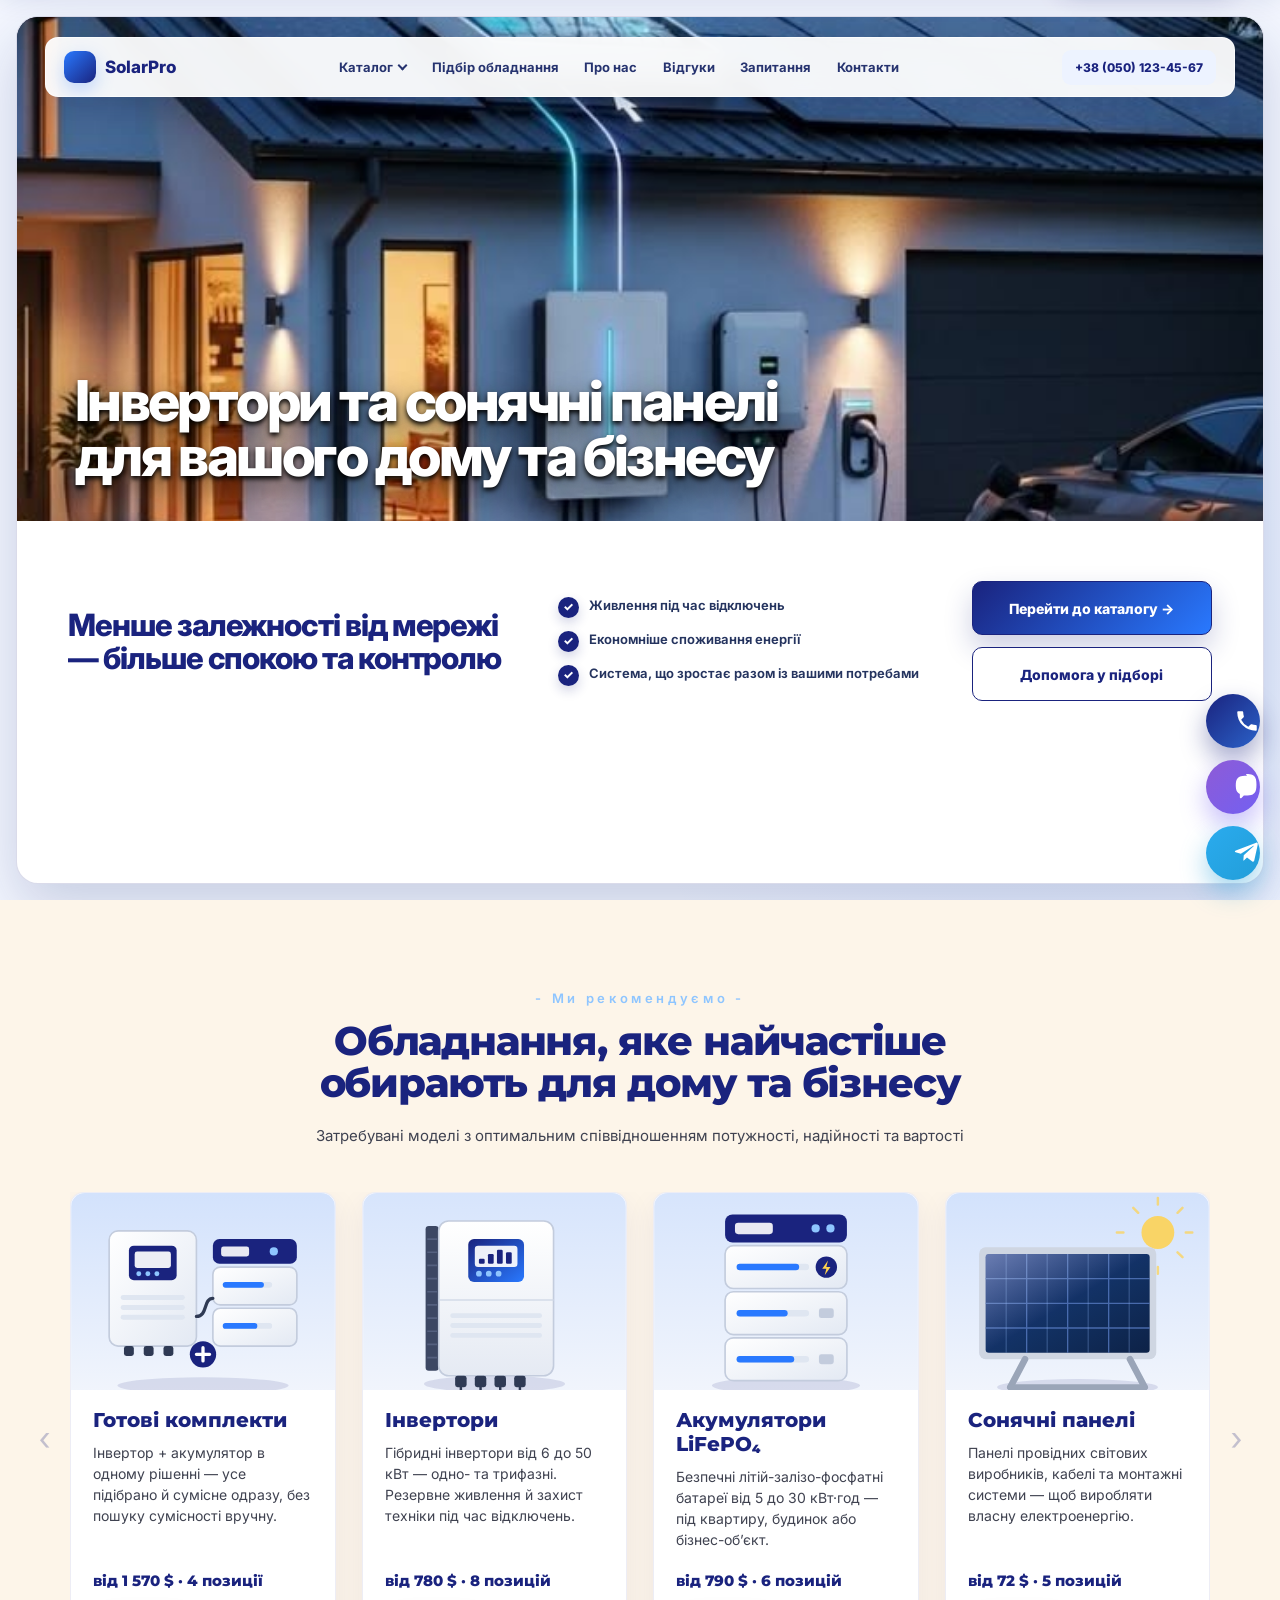
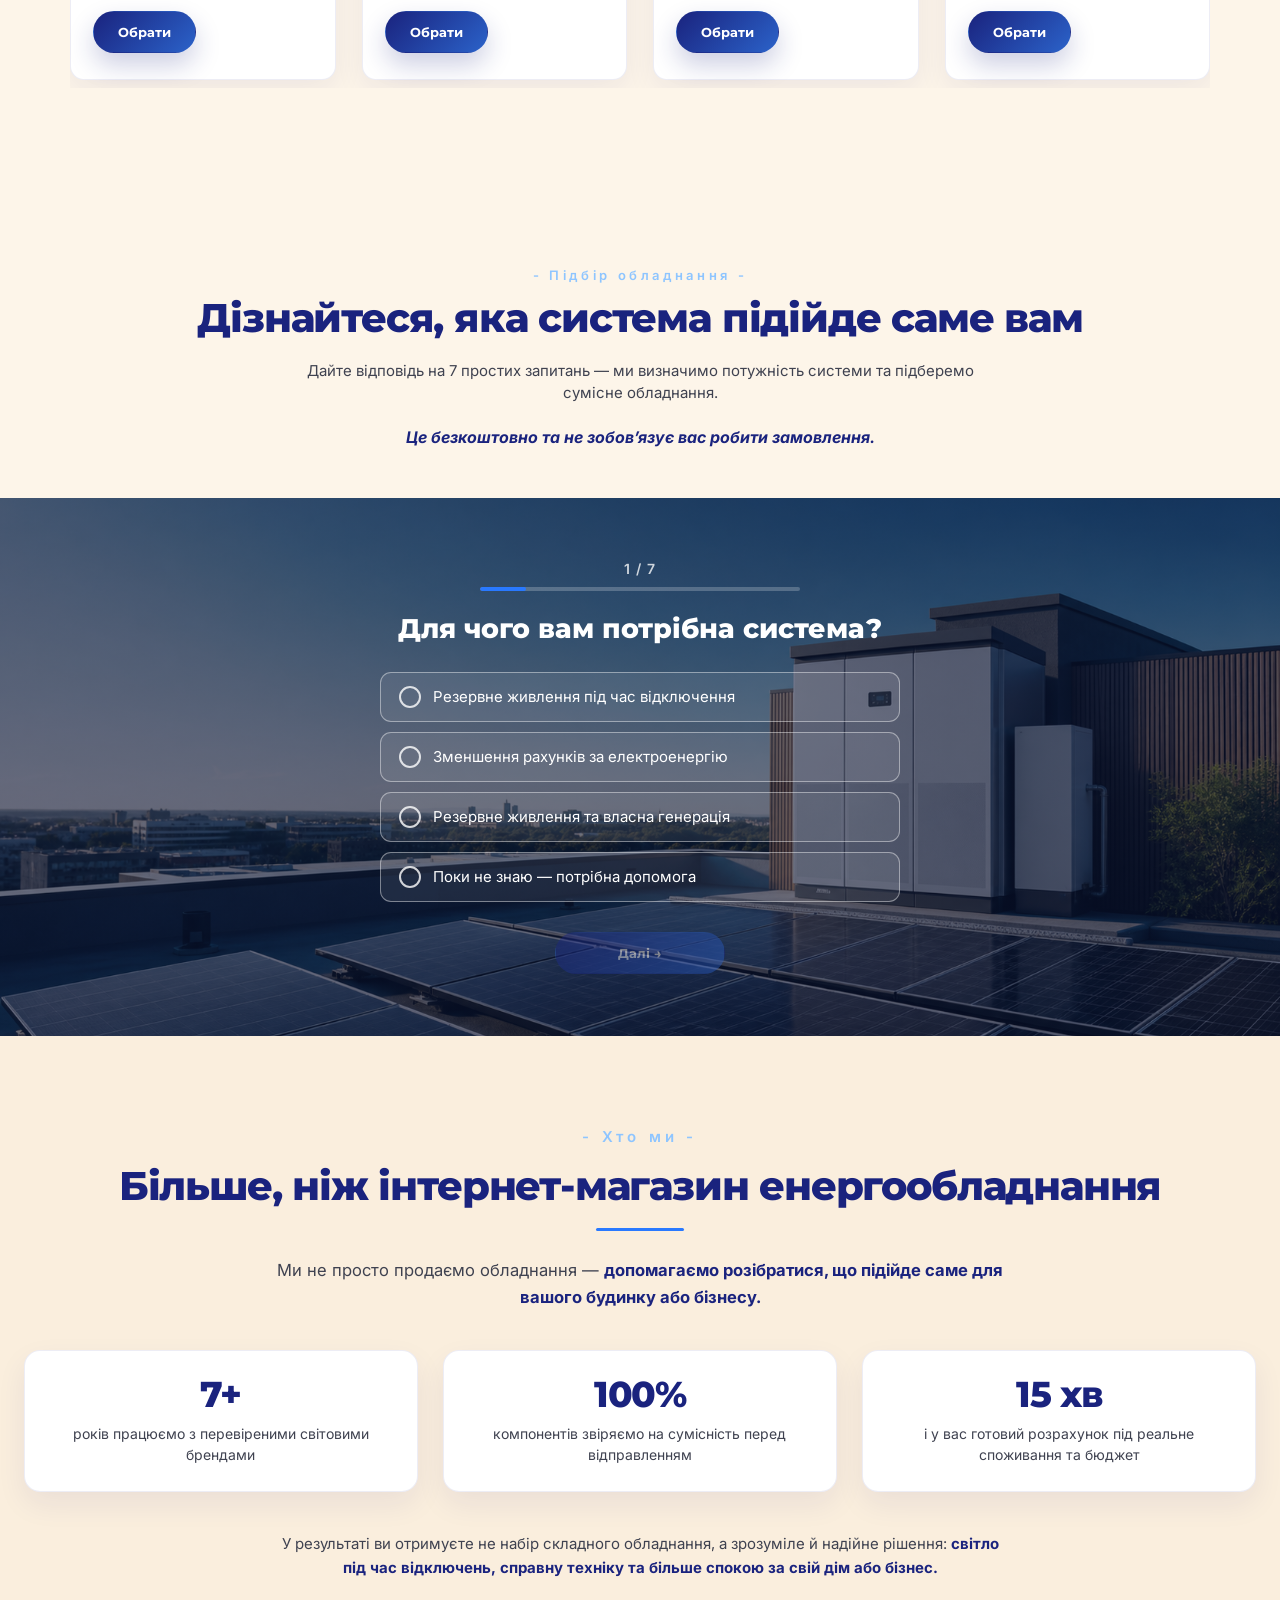
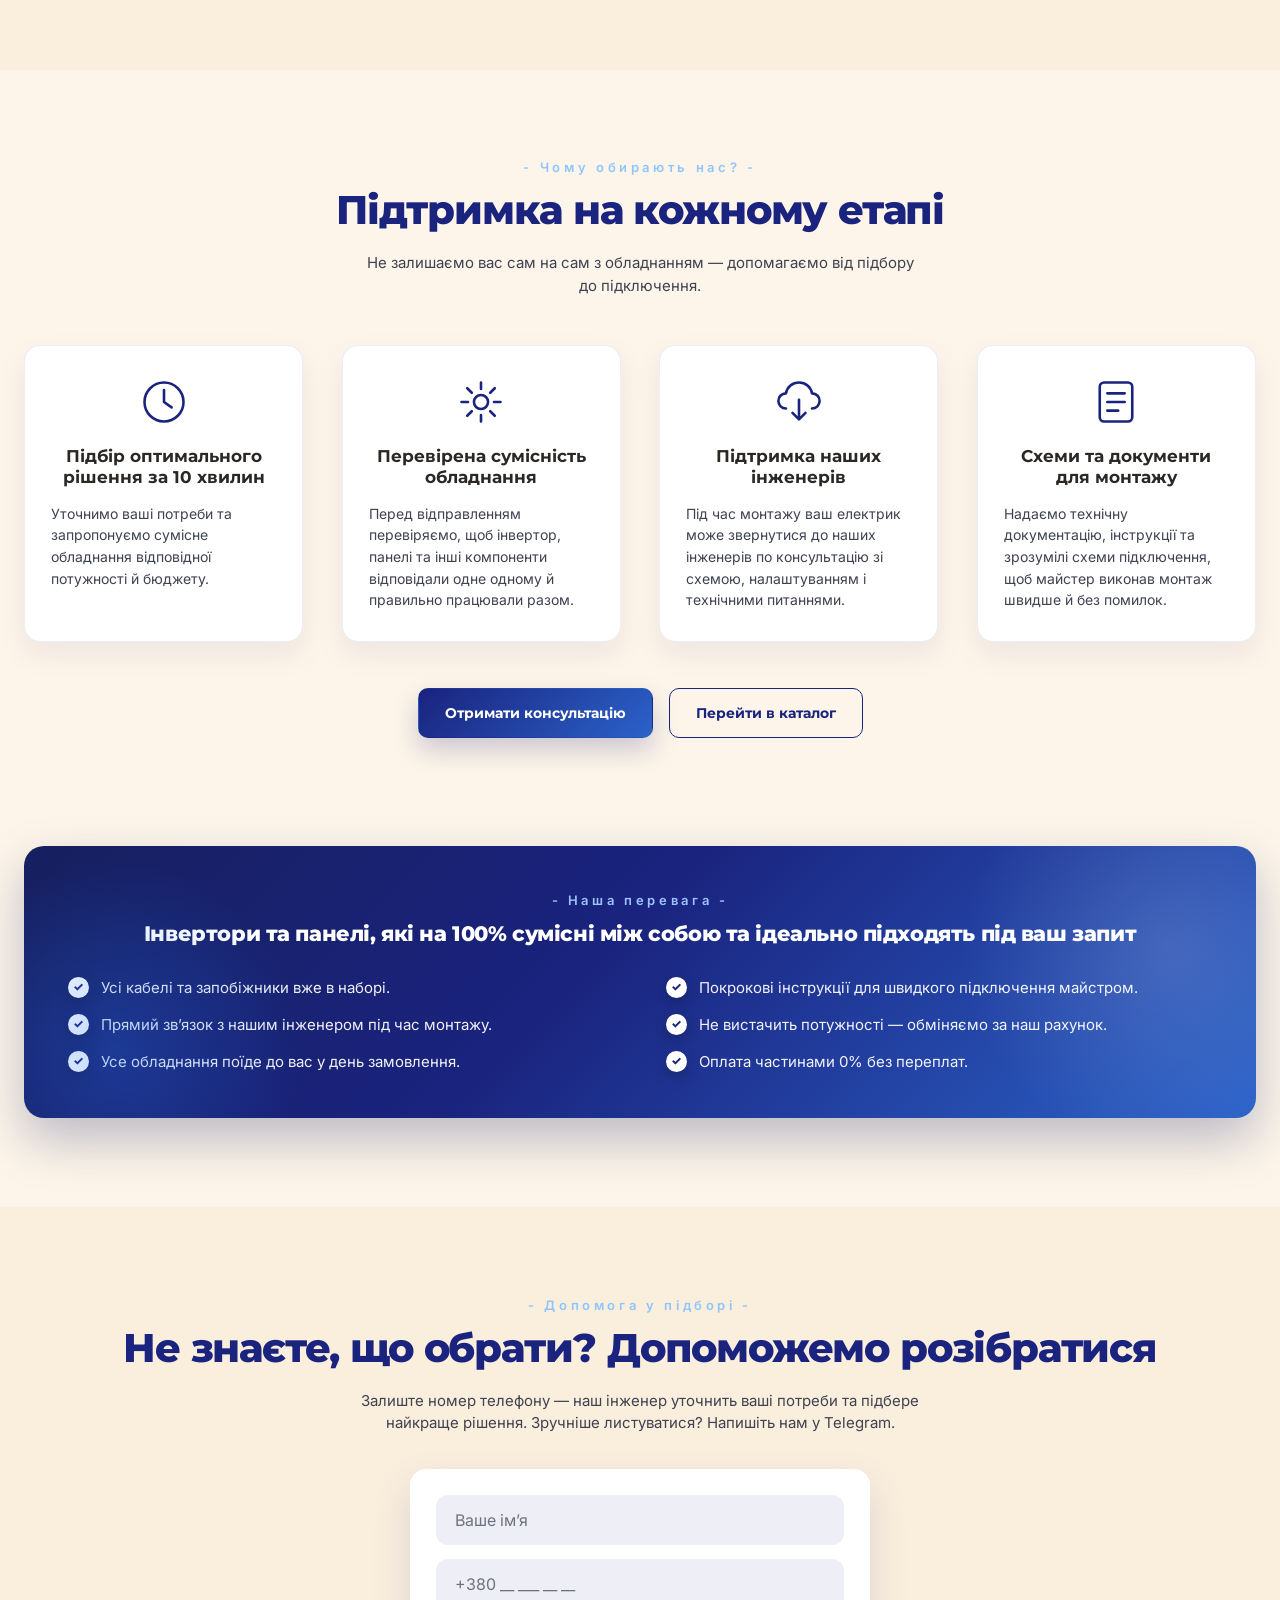
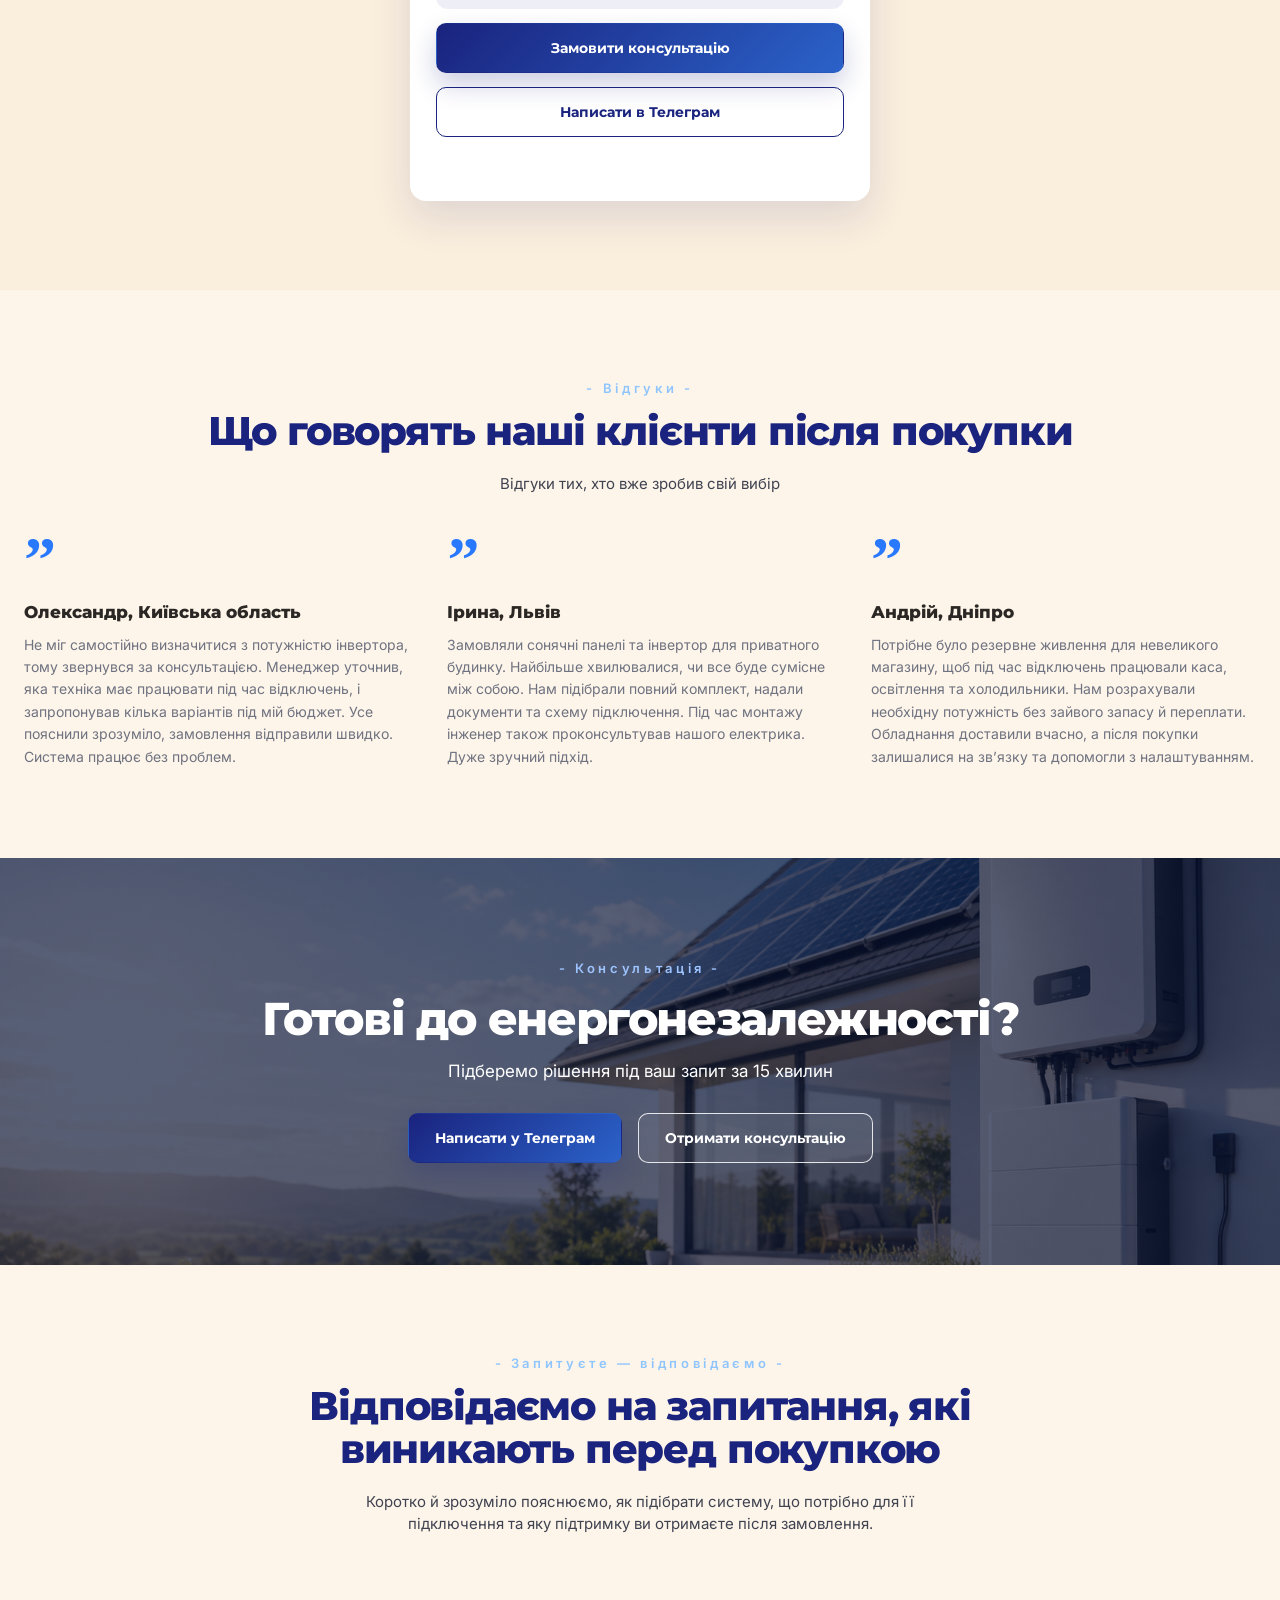
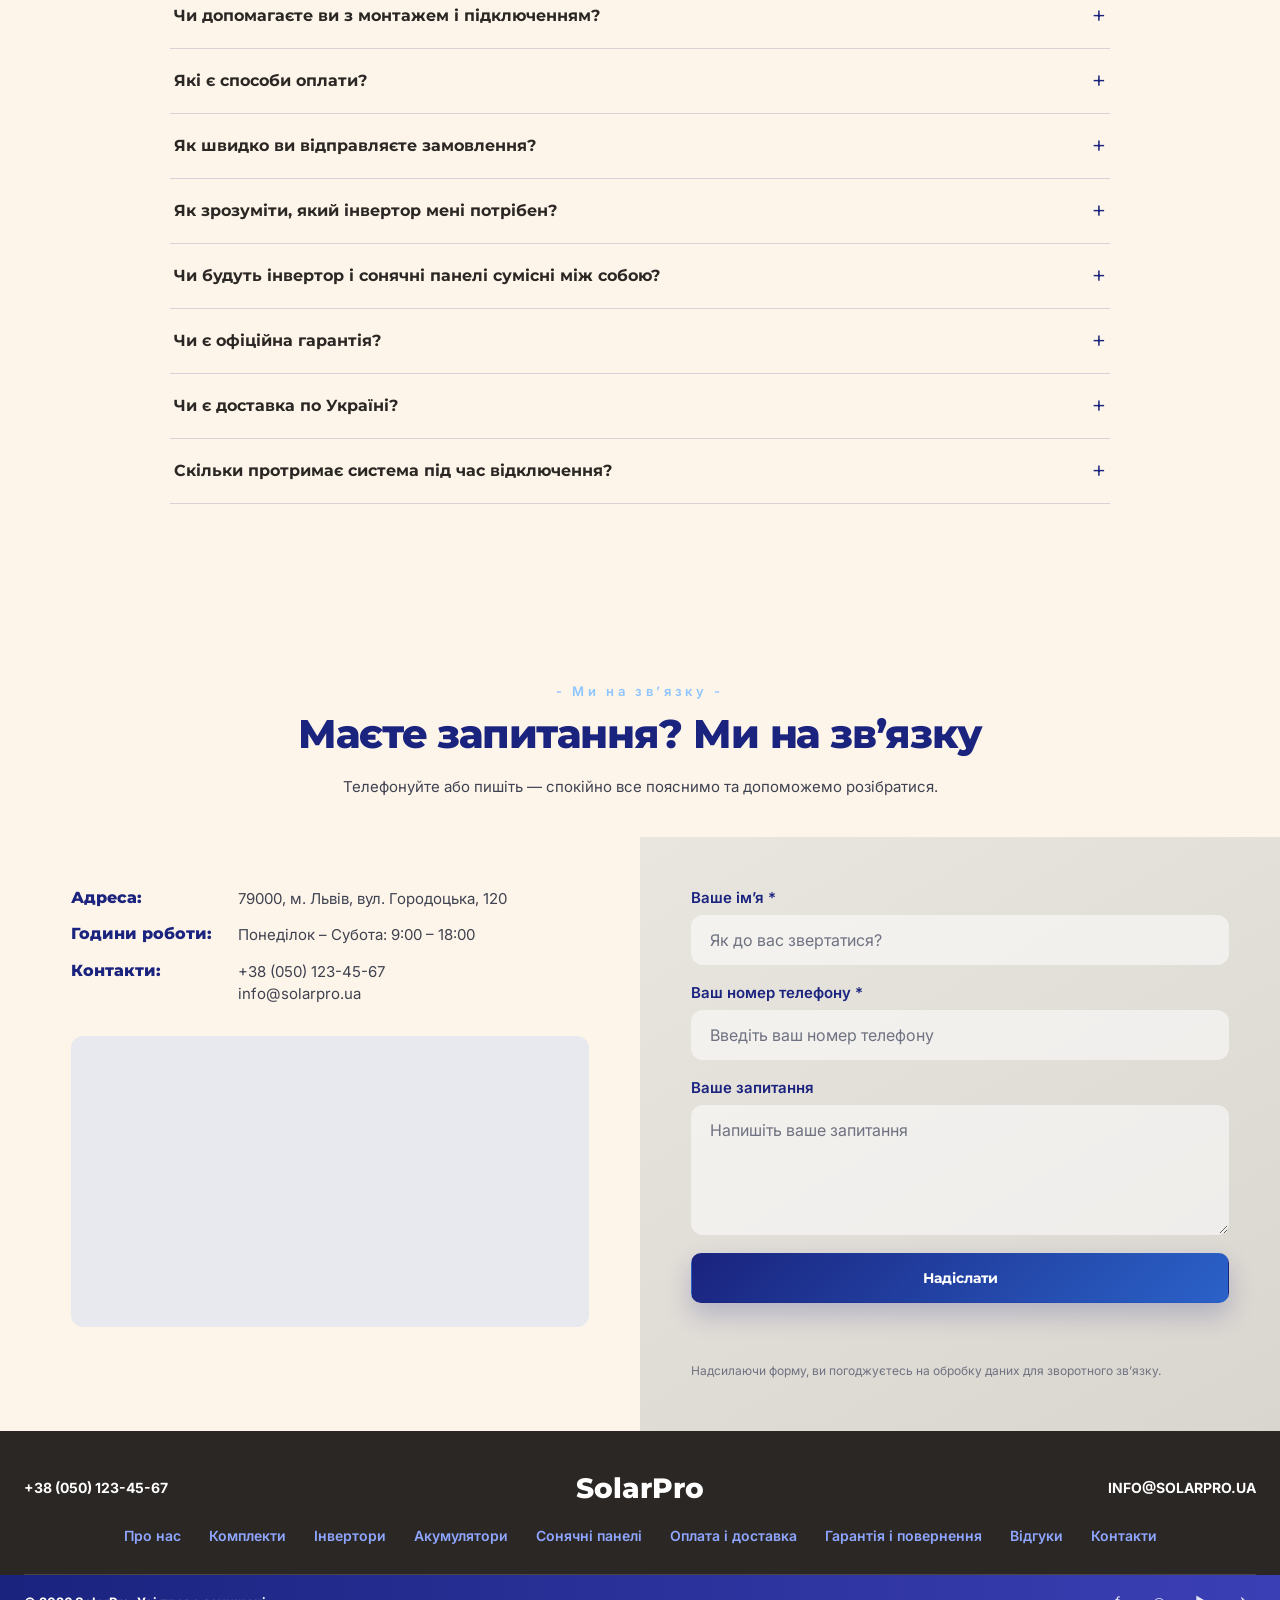
==== commit 1cb4c2c8: "Group catalog links into a Каталог dropdown The four category pages were sitting in the nav as separ" ====
--- a/index.html
+++ b/index.html
@@ -30,7 +30,17 @@
           </a>
 
           <nav class="approved-nav" aria-label="Головне меню">
-            <a href="#catalog">Каталог</a>
+            <div class="nav-drop">
+              <button class="nav-drop__toggle" type="button" aria-expanded="false">
+                Каталог<span class="nav-drop__caret" aria-hidden="true"></span>
+              </button>
+              <ul class="nav-drop__menu">
+                <li><a href="kits.html">Готові комплекти</a></li>
+                <li><a href="inverters.html">Інвертори</a></li>
+                <li><a href="batteries.html">Акумулятори</a></li>
+                <li><a href="panels.html">Сонячні панелі</a></li>
+              </ul>
+            </div>
             <a href="#selection">Підбір обладнання</a>
             <a href="#about">Про нас</a>
             <a href="#reviews">Відгуки</a>
@@ -66,11 +76,15 @@
       <div class="mobile-nav__panel" role="dialog" aria-modal="true" aria-label="Меню">
         <button class="mobile-nav__close" type="button" aria-label="Закрити меню">×</button>
         <nav aria-label="Мобільне меню">
-          <a href="#catalog">Каталог</a>
-          <a href="kits.html">Комплекти</a>
-          <a href="inverters.html">Інвертори</a>
-          <a href="batteries.html">Акумулятори</a>
-          <a href="panels.html">Сонячні панелі</a>
+          <div class="mobile-nav__group">
+            <button class="mobile-nav__toggle" type="button" aria-expanded="false">Каталог</button>
+            <div class="mobile-nav__sub">
+              <a href="kits.html">Готові комплекти</a>
+              <a href="inverters.html">Інвертори</a>
+              <a href="batteries.html">Акумулятори</a>
+              <a href="panels.html">Сонячні панелі</a>
+            </div>
+          </div>
           <a href="#selection">Підбір обладнання</a>
           <a href="#about">Про нас</a>
           <a href="#reviews">Відгуки</a>
@@ -90,9 +104,17 @@
           <span>SolarPro</span>
         </a>
         <nav class="sticky-header__nav" aria-label="Меню сторінки">
-          <a href="#catalog">Каталог</a>
-          <a href="inverters.html">Інвертори</a>
-          <a href="batteries.html">Акумулятори</a>
+          <div class="nav-drop">
+            <button class="nav-drop__toggle" type="button" aria-expanded="false">
+              Каталог<span class="nav-drop__caret" aria-hidden="true"></span>
+            </button>
+            <ul class="nav-drop__menu">
+              <li><a href="kits.html">Готові комплекти</a></li>
+              <li><a href="inverters.html">Інвертори</a></li>
+              <li><a href="batteries.html">Акумулятори</a></li>
+              <li><a href="panels.html">Сонячні панелі</a></li>
+            </ul>
+          </div>
           <a href="#selection">Підбір</a>
           <a href="#about">Про нас</a>
           <a href="#faq">Запитання</a>
--- a/styles.css
+++ b/styles.css
@@ -2525,3 +2525,175 @@
     padding: 24px 20px;
   }
 }
+
+
+/* ============================================================
+   9. ВИПАДАЮЧЕ МЕНЮ «КАТАЛОГ»
+   ============================================================ */
+.nav-drop {
+  position: relative;
+}
+
+.nav-drop__toggle {
+  display: flex;
+  gap: 6px;
+  align-items: center;
+  padding: 0;
+  border: 0;
+  color: var(--navy-soft);
+  background: none;
+  font-size: 13px;
+  font-weight: 700;
+  white-space: nowrap;
+  cursor: pointer;
+  transition: color 180ms ease;
+}
+
+.nav-drop__toggle:hover,
+.nav-drop__toggle:focus-visible,
+.nav-drop.is-open .nav-drop__toggle {
+  color: var(--blue);
+}
+
+.nav-drop__caret {
+  width: 7px;
+  height: 7px;
+  margin-top: -3px;
+  border-right: 2px solid currentColor;
+  border-bottom: 2px solid currentColor;
+  transform: rotate(45deg);
+  transition: transform 200ms ease;
+}
+
+.nav-drop.is-open .nav-drop__caret {
+  margin-top: 2px;
+  transform: rotate(-135deg);
+}
+
+.nav-drop__menu {
+  position: absolute;
+  z-index: 20;
+  top: calc(100% + 14px);
+  left: 50%;
+  display: grid;
+  min-width: 218px;
+  margin: 0;
+  padding: 8px;
+  border: 1px solid rgba(26, 35, 126, 0.12);
+  border-radius: 12px;
+  background: #fff;
+  box-shadow: 0 18px 40px rgba(20, 38, 112, 0.22);
+  list-style: none;
+  opacity: 0;
+  transform: translate(-50%, -8px);
+  visibility: hidden;
+  transition: opacity 180ms ease, transform 180ms ease, visibility 180ms;
+}
+
+/* невидимий місток, щоб меню не зникало при русі миші вниз */
+.nav-drop__menu::before {
+  content: "";
+  position: absolute;
+  top: -14px;
+  right: 0;
+  left: 0;
+  height: 14px;
+}
+
+.nav-drop:hover .nav-drop__menu,
+.nav-drop:focus-within .nav-drop__menu,
+.nav-drop.is-open .nav-drop__menu {
+  opacity: 1;
+  transform: translate(-50%, 0);
+  visibility: visible;
+}
+
+.nav-drop__menu a {
+  display: block;
+  padding: 9px 12px;
+  border-radius: 8px;
+  color: var(--navy-soft);
+  font-size: 13px;
+  font-weight: 700;
+  text-decoration: none;
+  white-space: nowrap;
+  transition: color 160ms ease, background-color 160ms ease;
+}
+
+.nav-drop__menu a:hover,
+.nav-drop__menu a:focus-visible {
+  color: var(--blue);
+  background: #edf3ff;
+}
+
+.nav-drop__menu a.is-active {
+  color: #fff;
+  background: linear-gradient(135deg, var(--navy), #2b62c9);
+}
+
+/* --- підменю в мобільній шторці --- */
+.mobile-nav__group {
+  border-bottom: 1px solid var(--line);
+}
+
+.mobile-nav__toggle {
+  display: flex;
+  width: 100%;
+  align-items: center;
+  justify-content: space-between;
+  padding: 13px 4px;
+  border: 0;
+  color: var(--navy);
+  background: none;
+  font-size: 16px;
+  font-weight: 700;
+  text-align: left;
+  cursor: pointer;
+}
+
+.mobile-nav__toggle::after {
+  content: "";
+  width: 8px;
+  height: 8px;
+  margin-right: 6px;
+  border-right: 2px solid currentColor;
+  border-bottom: 2px solid currentColor;
+  transform: rotate(45deg);
+  transition: transform 200ms ease;
+}
+
+.mobile-nav__toggle[aria-expanded="true"]::after {
+  transform: rotate(-135deg) translate(-3px, -3px);
+}
+
+.mobile-nav__sub {
+  display: grid;
+  overflow: hidden;
+  max-height: 0;
+  transition: max-height 260ms ease;
+}
+
+.mobile-nav__group.is-open .mobile-nav__sub {
+  max-height: 260px;
+}
+
+.mobile-nav .mobile-nav__sub a {
+  padding: 11px 4px 11px 18px;
+  border-bottom: 0;
+  color: var(--navy-soft);
+  font-size: 15px;
+  font-weight: 600;
+}
+
+.mobile-nav .mobile-nav__sub a:last-child {
+  padding-bottom: 14px;
+}
+
+@media (prefers-reduced-motion: reduce) {
+  .nav-drop__menu,
+  .nav-drop__caret,
+  .mobile-nav__sub,
+  .mobile-nav__toggle::after {
+    transition: none;
+  }
+}
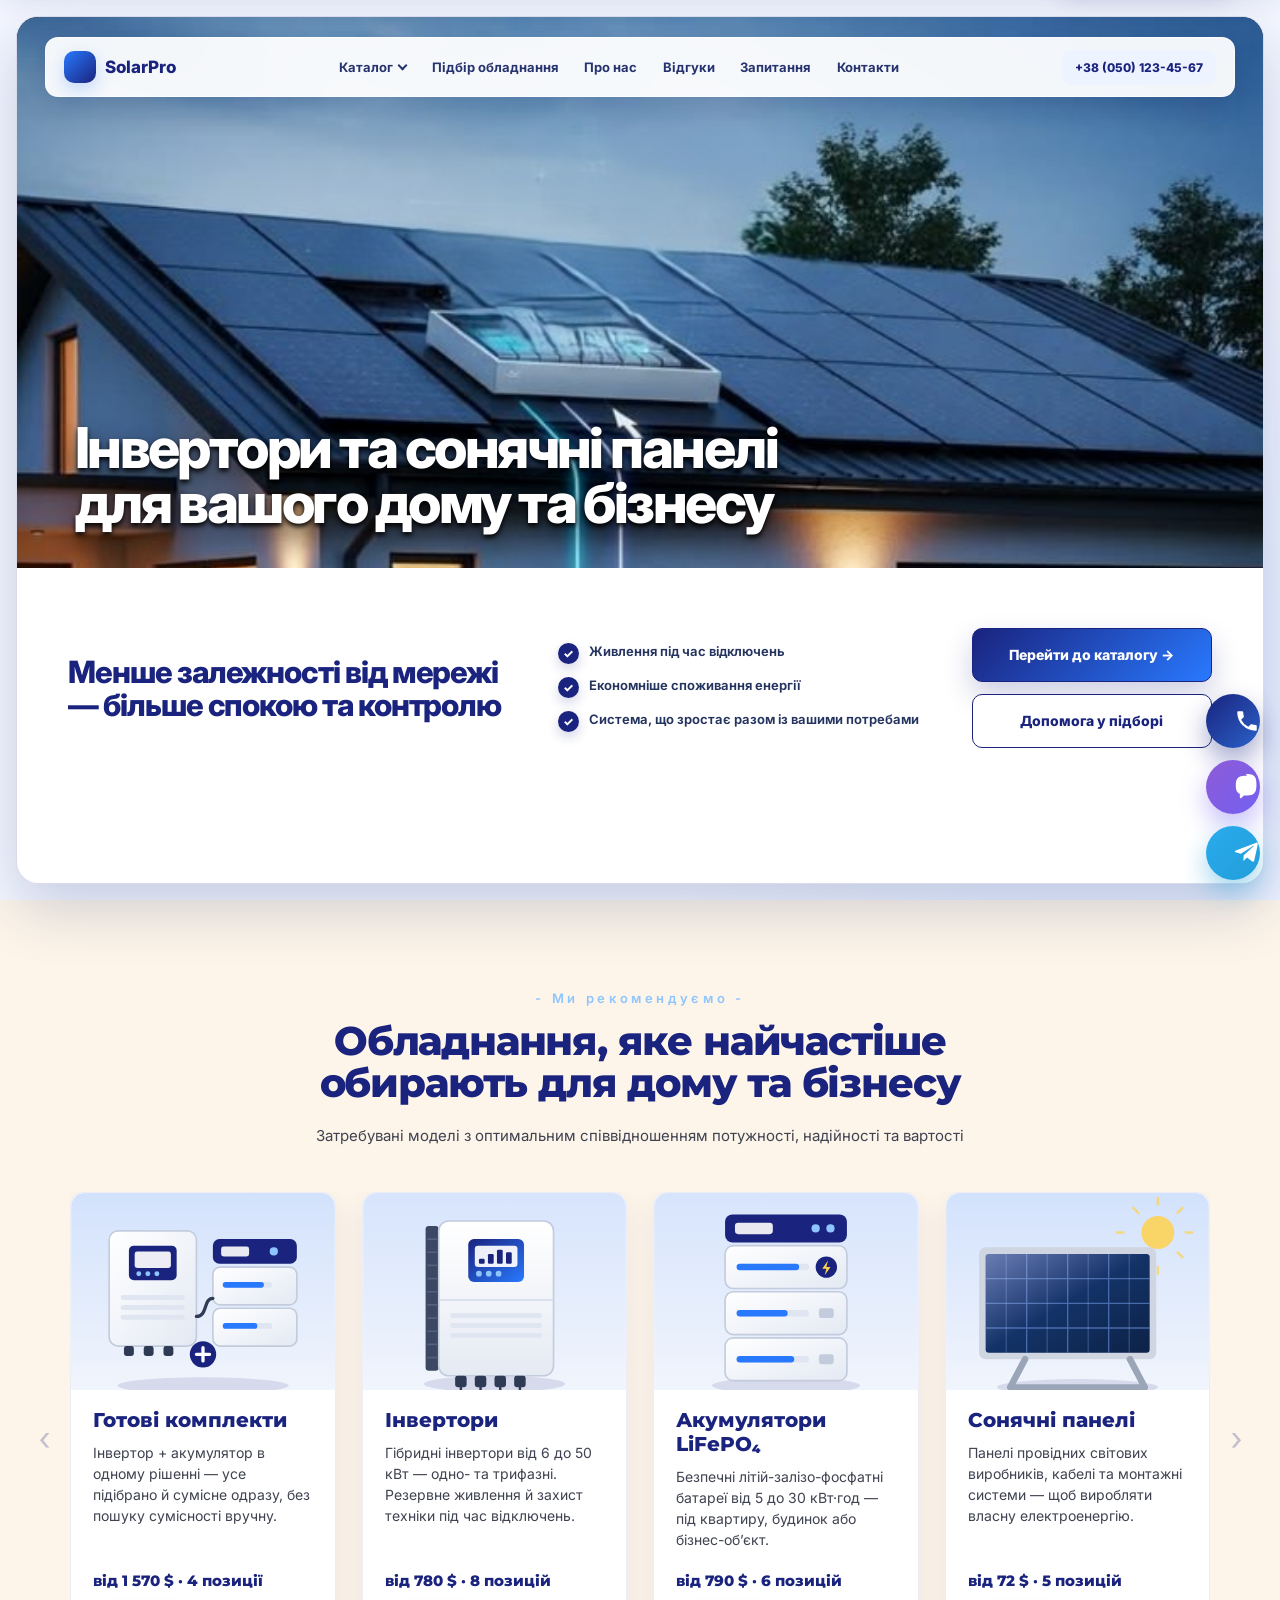
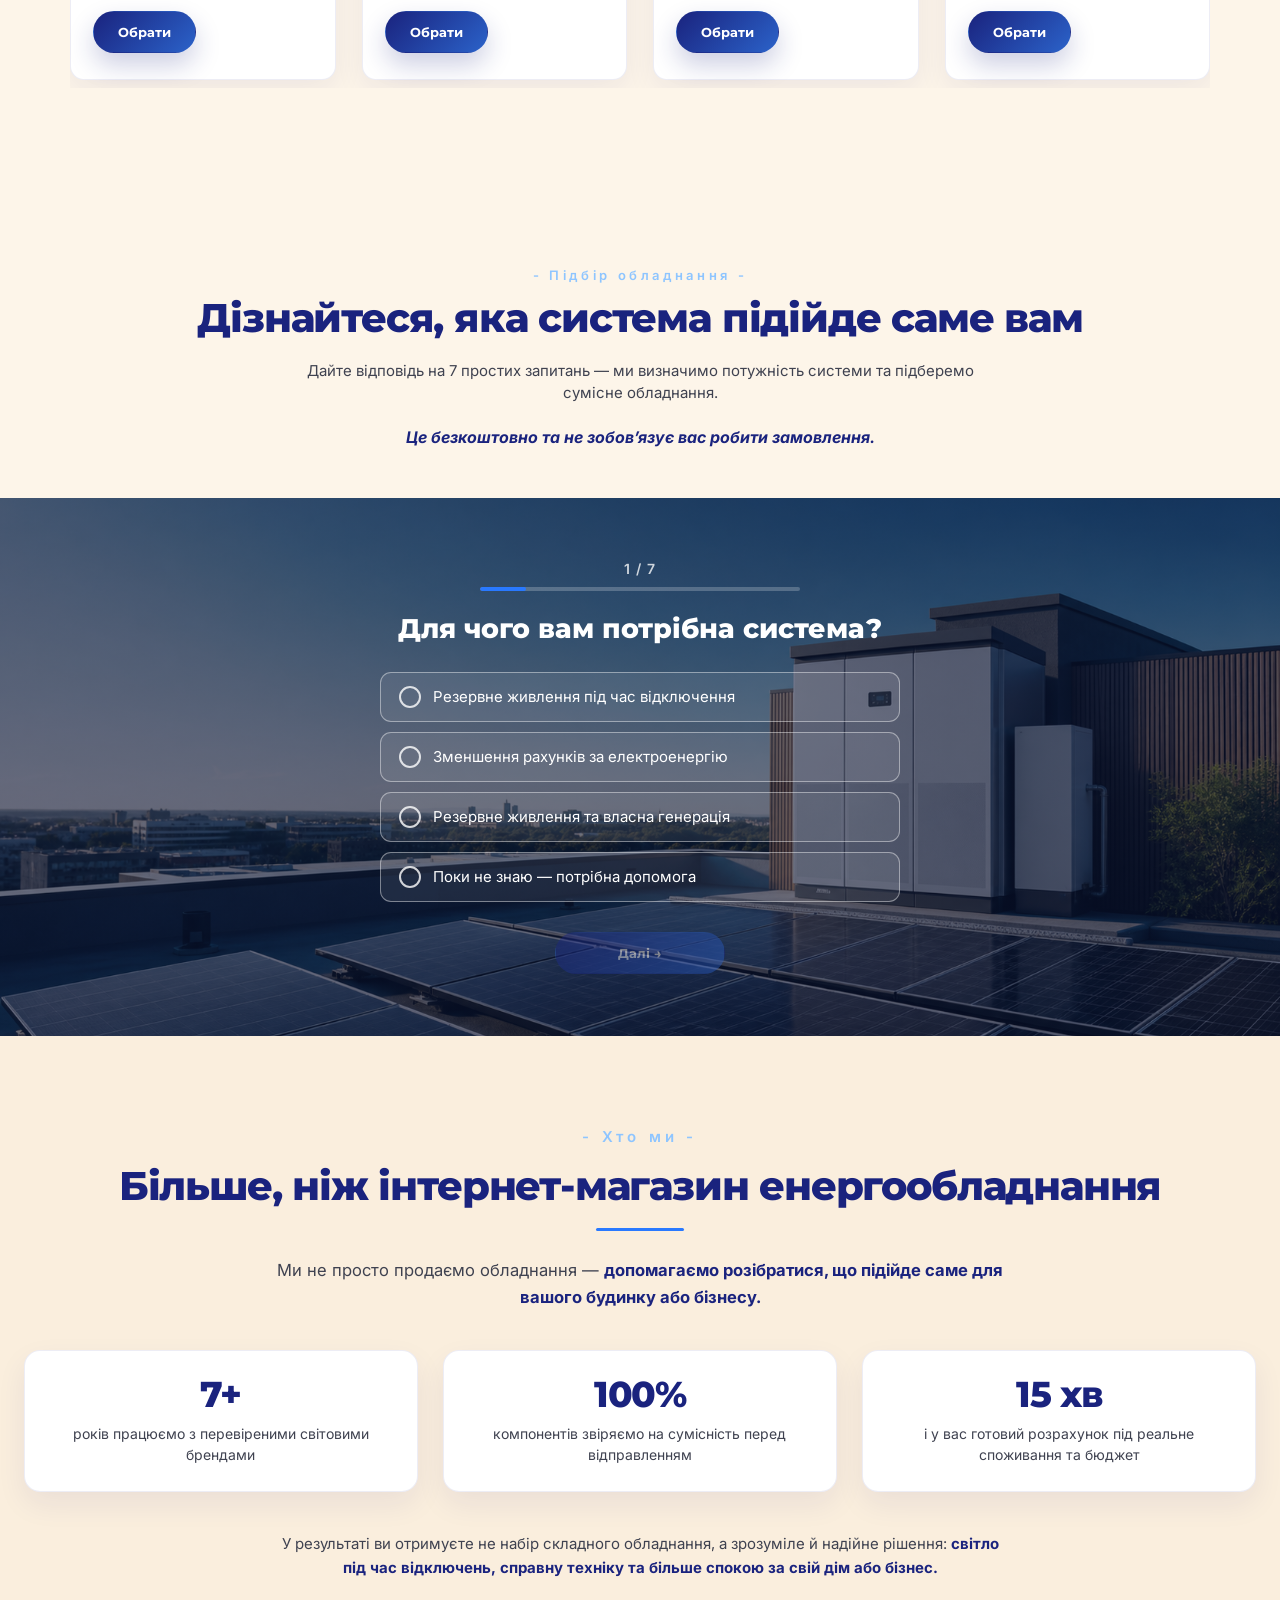
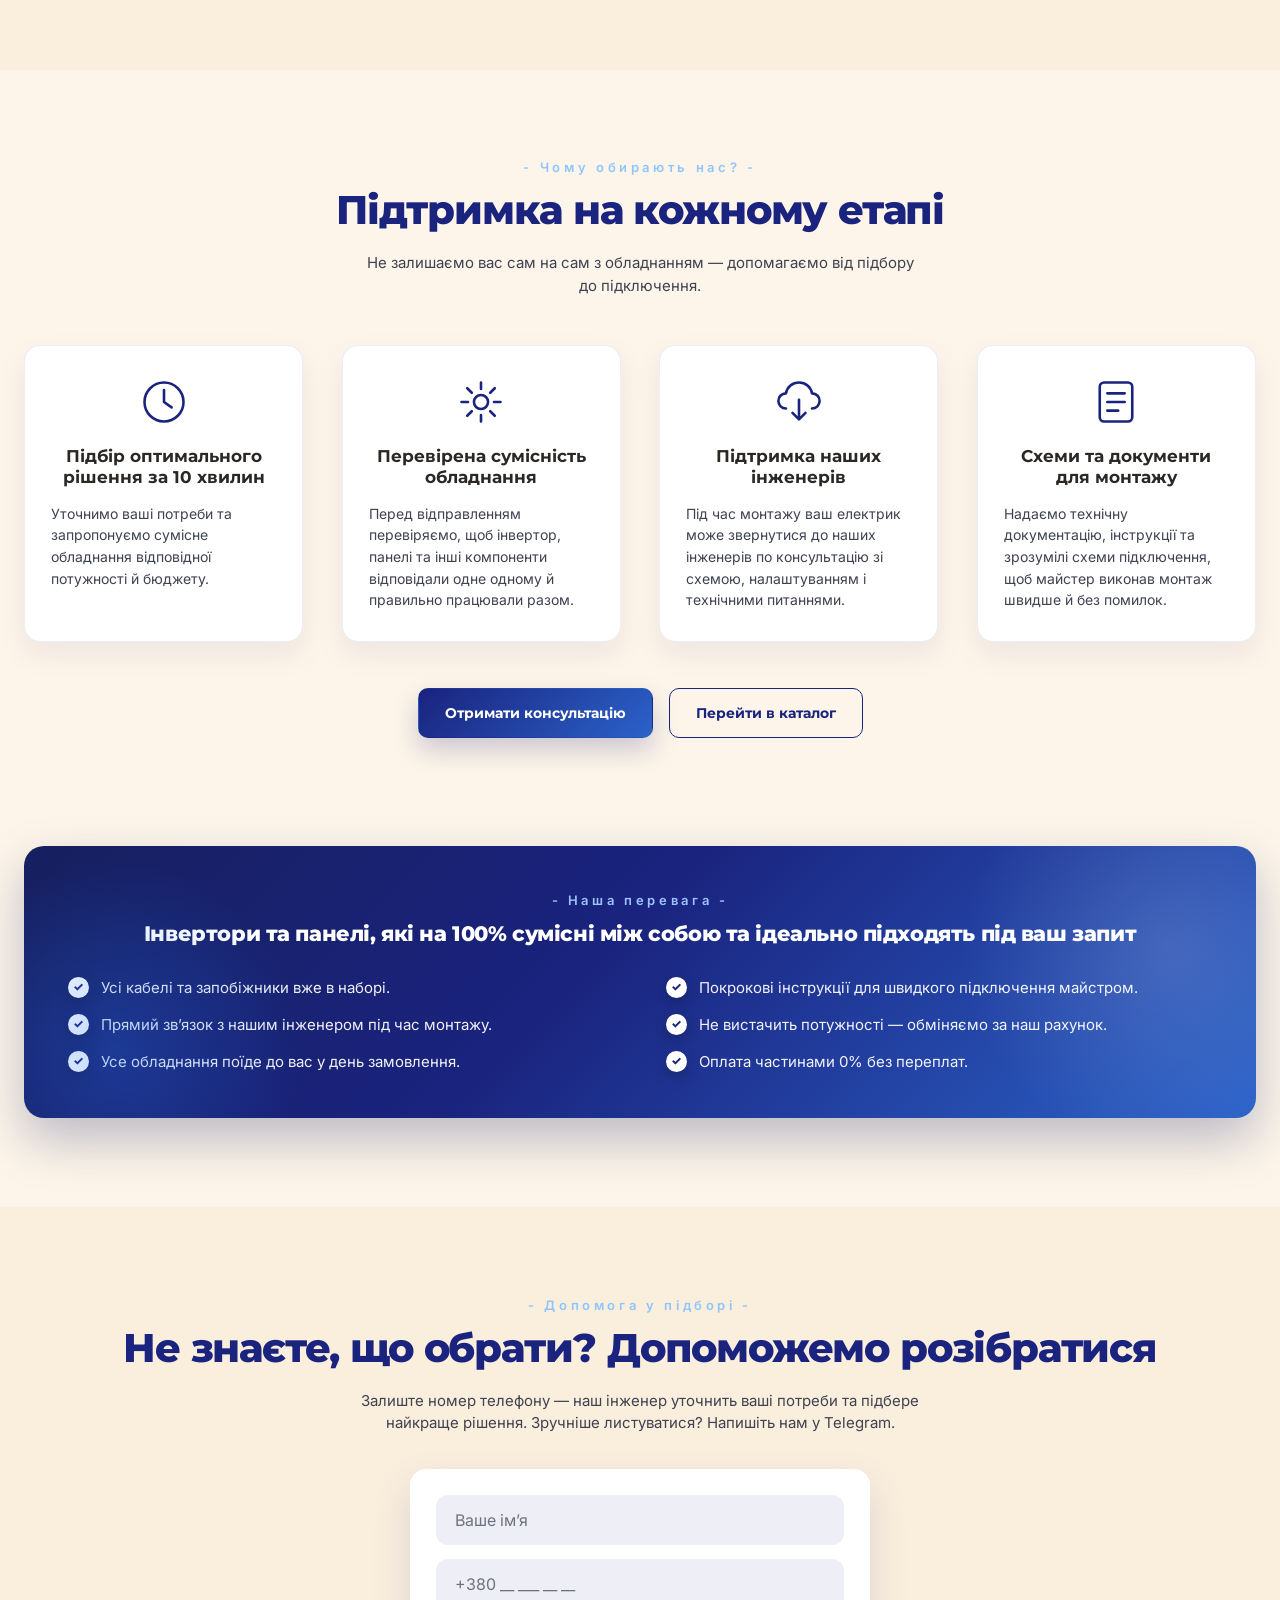
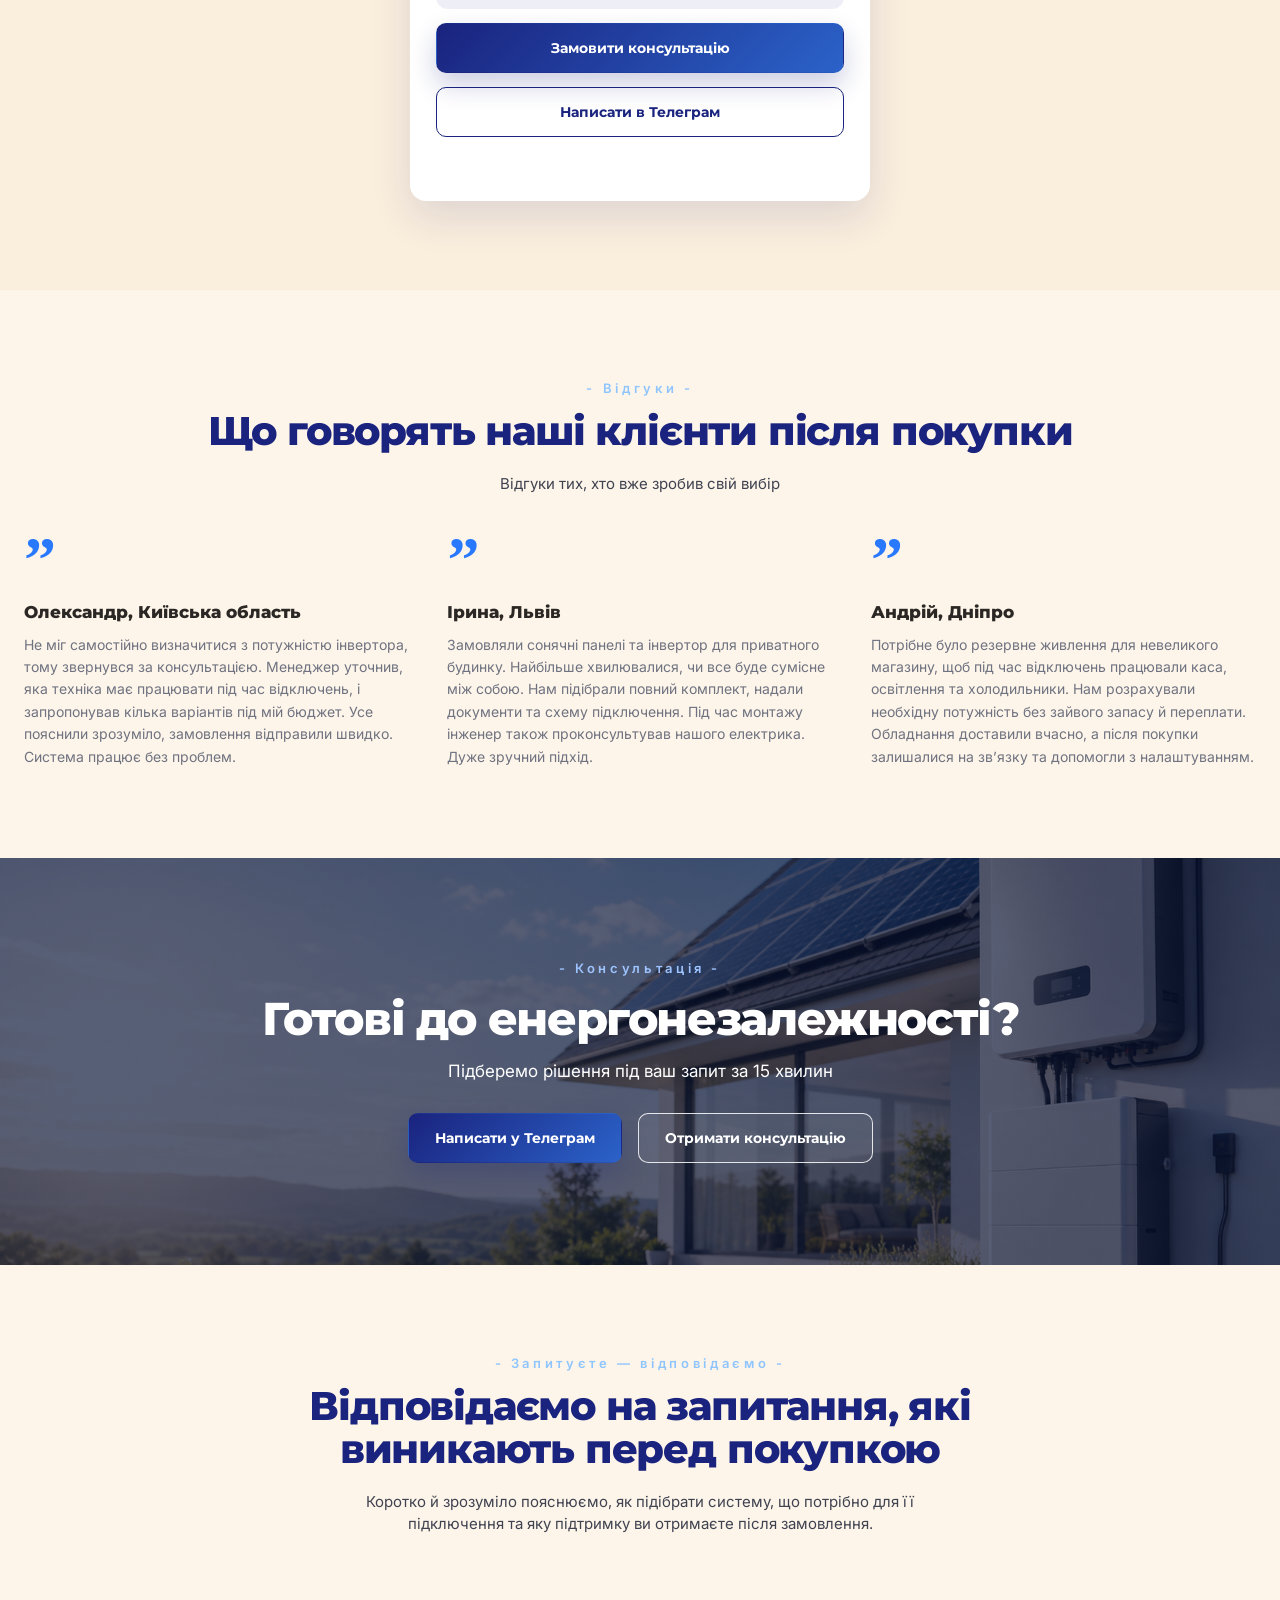
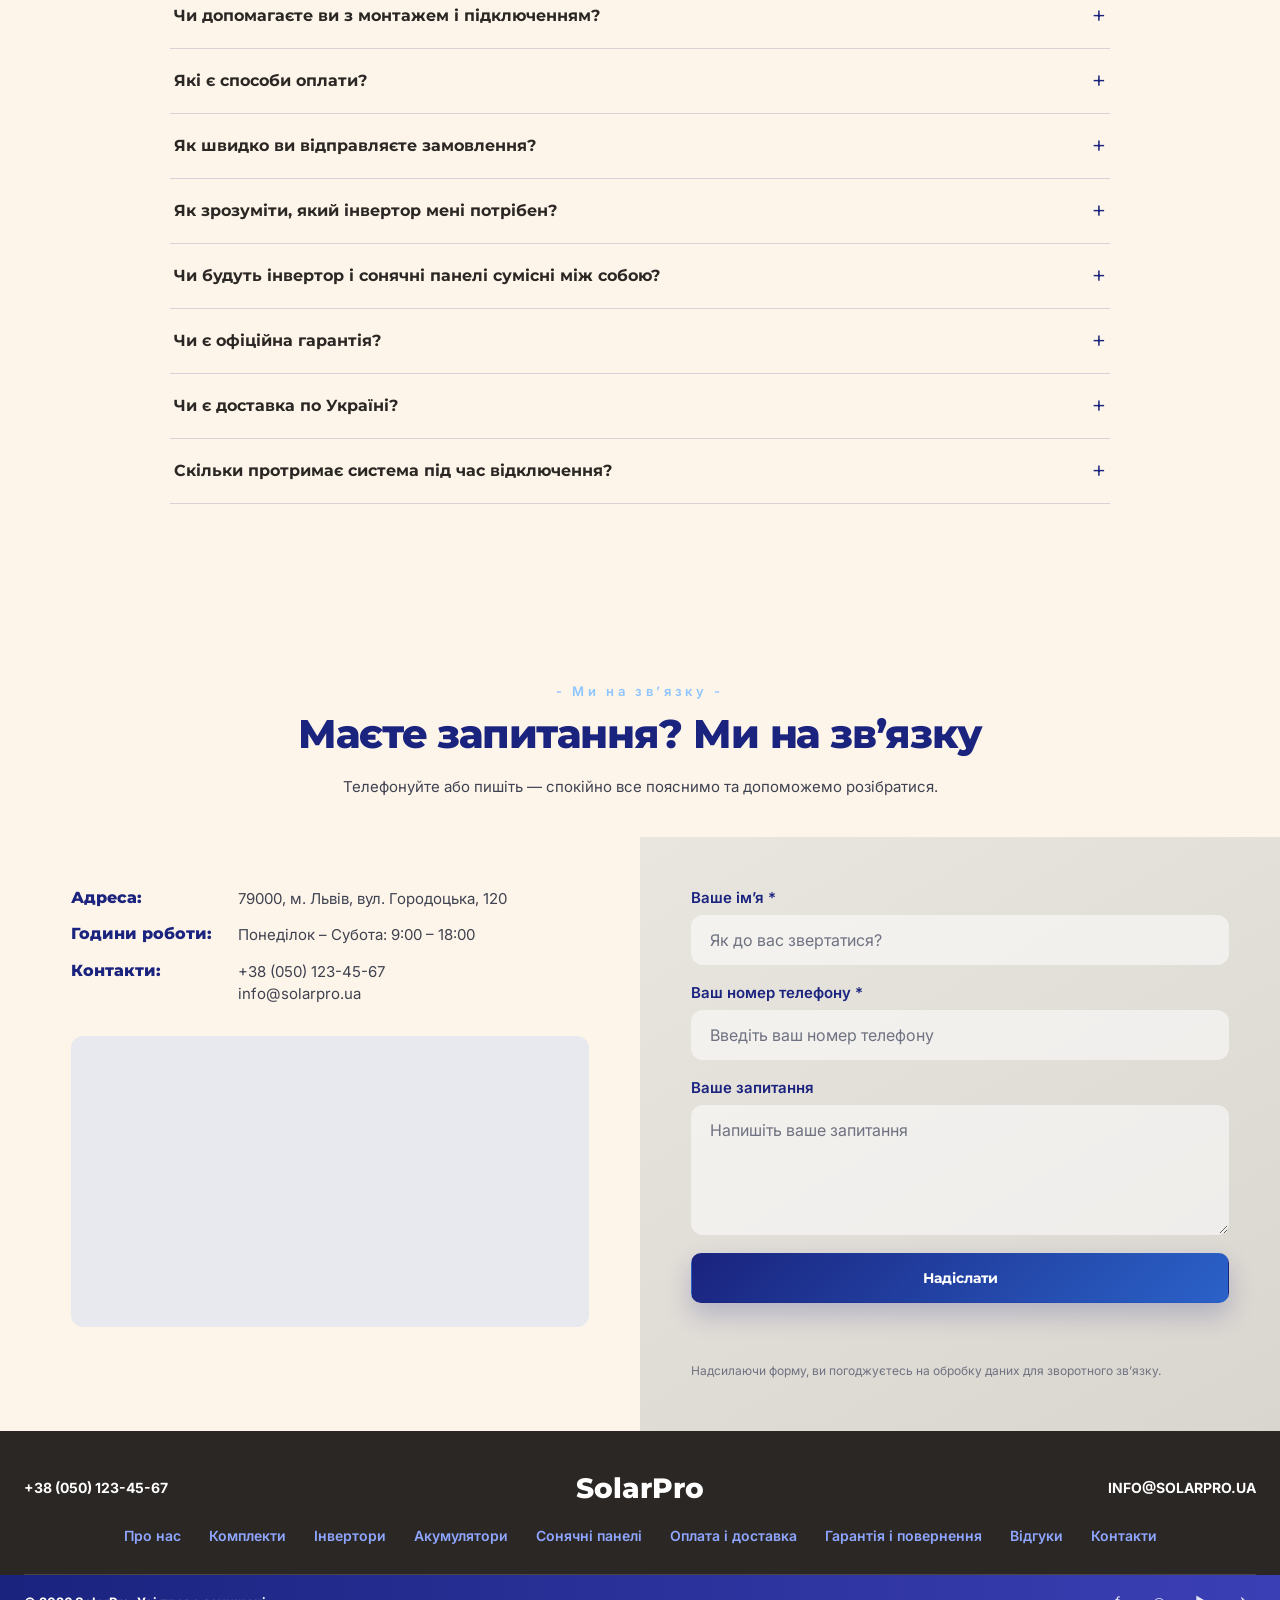
==== commit 64854264: "Version CSS and JS links so browsers pick up new builds After the watermark crop was pushed, the cha" ====
--- a/index.html
+++ b/index.html
@@ -10,7 +10,7 @@
     <link rel="preconnect" href="https://fonts.googleapis.com">
     <link rel="preconnect" href="https://fonts.gstatic.com" crossorigin>
     <link href="https://fonts.googleapis.com/css2?family=Inter:wght@400;500;600;700&family=Montserrat:wght@600;700;800&display=swap" rel="stylesheet">
-    <link rel="stylesheet" href="styles.css">
+    <link rel="stylesheet" href="styles.css?v=20260916b">
   </head>
 
   <body>
@@ -172,7 +172,15 @@
           </div>
 
           <button class="carousel__arrow carousel__arrow--next" type="button" aria-label="Наступні категорії" data-carousel-next>›</button>
-        </div>
+
+          <div class="carousel__controls" data-carousel-controls>
+            <button class="carousel__nav" type="button" aria-label="Попередня категорія" data-carousel-prev>‹</button>
+            <div class="carousel__dots" data-carousel-dots></div>
+            <button class="carousel__nav" type="button" aria-label="Наступна категорія" data-carousel-next>›</button>
+          </div>
+        </div>
+
+        <p class="carousel__hint" data-carousel-hint>Гортайте вбік — далі інвертори, акумулятори та панелі</p>
       </div>
     </section>
 
@@ -600,7 +608,7 @@
       </div>
     </div>
 
-    <script src="config.js"></script>
-    <script src="script.js"></script>
+    <script src="config.js?v=20260916b"></script>
+    <script src="script.js?v=20260916b"></script>
   </body>
 </html>
--- a/styles.css
+++ b/styles.css
@@ -95,6 +95,7 @@
    2. ПЕРШИЙ ЕКРАН — код узятий із approved-hero.html без змін
    ============================================================ */
 .approved-hybrid-variant {
+  container-type: inline-size;
   width: min(1440px, calc(100% - 32px));
   min-height: calc(100svh - 32px);
   margin: 16px auto;
@@ -107,7 +108,12 @@
 
 .approved-video-area {
   position: relative;
-  height: clamp(410px, 56svh, 560px);
+  /* Відео 1280×720. У правому нижньому куті кадру водяний знак Gemini:
+     x 1136–1183, y 577–623. Показуємо кадр від верху до y = 566 (на 11px вище знака),
+     тому висота = ширина × 566 / 1280. Нижче знака нічого не видно.
+     Ліміт 88svh лише ще більше підрізає низ — знак однаково лишається за кадром. */
+  height: min(calc(min(1440px, 100vw - 32px) * 566 / 1280), 88svh);
+  height: min(calc(100cqw * 566 / 1280), 88svh);
   overflow: hidden;
   background: #0b1630;
 }
@@ -118,9 +124,8 @@
   width: 100%;
   height: 100%;
   object-fit: cover;
-  object-position: center 42%;
-  transform: scale(1.035);
-  transform-origin: center;
+  /* прив'язка до верху: обрізається тільки низ кадру, разом зі знаком */
+  object-position: center top;
 }
 
 .approved-header {
@@ -2014,12 +2019,14 @@
     box-shadow: none;
   }
 
+  /* До 500px кадр вищий за 16:9, тож обрізаються боки. Зсув 40% лишає
+     правий край кадру (де знак) за межами екрана. */
   .approved-video-area {
-    height: 325px;
+    height: 360px;
   }
 
   .approved-video-area video {
-    object-position: 58% 38%;
+    object-position: 40% top;
   }
 
   .approved-header {
@@ -2123,7 +2130,7 @@
   }
 
   .carousel__track > * {
-    flex-basis: 82%;
+    flex-basis: 76%;
   }
 
   .footer__top {
@@ -2697,3 +2704,122 @@
     transition: none;
   }
 }
+
+
+/* ============================================================
+   10. КЕРУВАННЯ КАРУСЕЛЛЮ: ТОЧКИ, СТРІЛКИ, ПІДКАЗКА
+   ============================================================ */
+.carousel__controls {
+  display: none;
+  gap: 14px;
+  align-items: center;
+  justify-content: center;
+  margin-top: 20px;
+}
+
+.carousel__hint {
+  display: none;
+  margin: 14px 0 0;
+  color: var(--muted);
+  font-size: 13px;
+  text-align: center;
+}
+
+.carousel__nav {
+  display: grid;
+  width: 40px;
+  height: 40px;
+  flex: 0 0 40px;
+  place-items: center;
+  padding: 0 0 4px;
+  border: 1px solid rgba(26, 35, 126, 0.2);
+  border-radius: 50%;
+  color: var(--navy);
+  background: #fff;
+  box-shadow: 0 6px 16px rgba(26, 35, 126, 0.12);
+  font-size: 26px;
+  line-height: 1;
+  cursor: pointer;
+  transition: background-color 160ms ease, color 160ms ease, opacity 160ms ease;
+}
+
+.carousel__nav:hover:not([disabled]) {
+  color: #fff;
+  background: var(--navy);
+}
+
+.carousel__nav[disabled] {
+  cursor: default;
+  opacity: 0.3;
+}
+
+.carousel__dots {
+  display: flex;
+  gap: 8px;
+  align-items: center;
+}
+
+.carousel__dot {
+  width: 9px;
+  height: 9px;
+  padding: 0;
+  border: 0;
+  border-radius: 50%;
+  background: rgba(26, 35, 126, 0.24);
+  cursor: pointer;
+  transition: width 240ms ease, background-color 240ms ease;
+}
+
+.carousel__dot.is-active {
+  width: 26px;
+  border-radius: 5px;
+  background: var(--navy);
+}
+
+/* --- на телефоні керування замість бічних стрілок --- */
+@media (max-width: 720px) {
+  .carousel__controls {
+    display: flex;
+  }
+
+  .carousel__hint {
+    display: block;
+  }
+
+  /* натяк, що стрічка триває за краєм екрана */
+  .carousel {
+    position: relative;
+  }
+
+  .carousel::after {
+    content: "";
+    position: absolute;
+    z-index: 1;
+    top: 0;
+    right: -18px;
+    bottom: 30px;
+    width: 44px;
+    background: linear-gradient(90deg, rgba(253, 245, 233, 0), var(--cream) 78%);
+    pointer-events: none;
+  }
+}
+
+@media (prefers-reduced-motion: reduce) {
+  .carousel__dot {
+    transition: none;
+  }
+}
+
+
+/* 501–720px: при висоті 360px знак уже потрапляв би в кадр,
+   тому тут, як і на десктопі, обрізаємо низ кадру вище знака */
+@media (min-width: 501px) and (max-width: 720px) {
+  .approved-video-area {
+    height: calc(100vw * 566 / 1280);
+    height: calc(100cqw * 566 / 1280);
+  }
+
+  .approved-video-area video {
+    object-position: center top;
+  }
+}
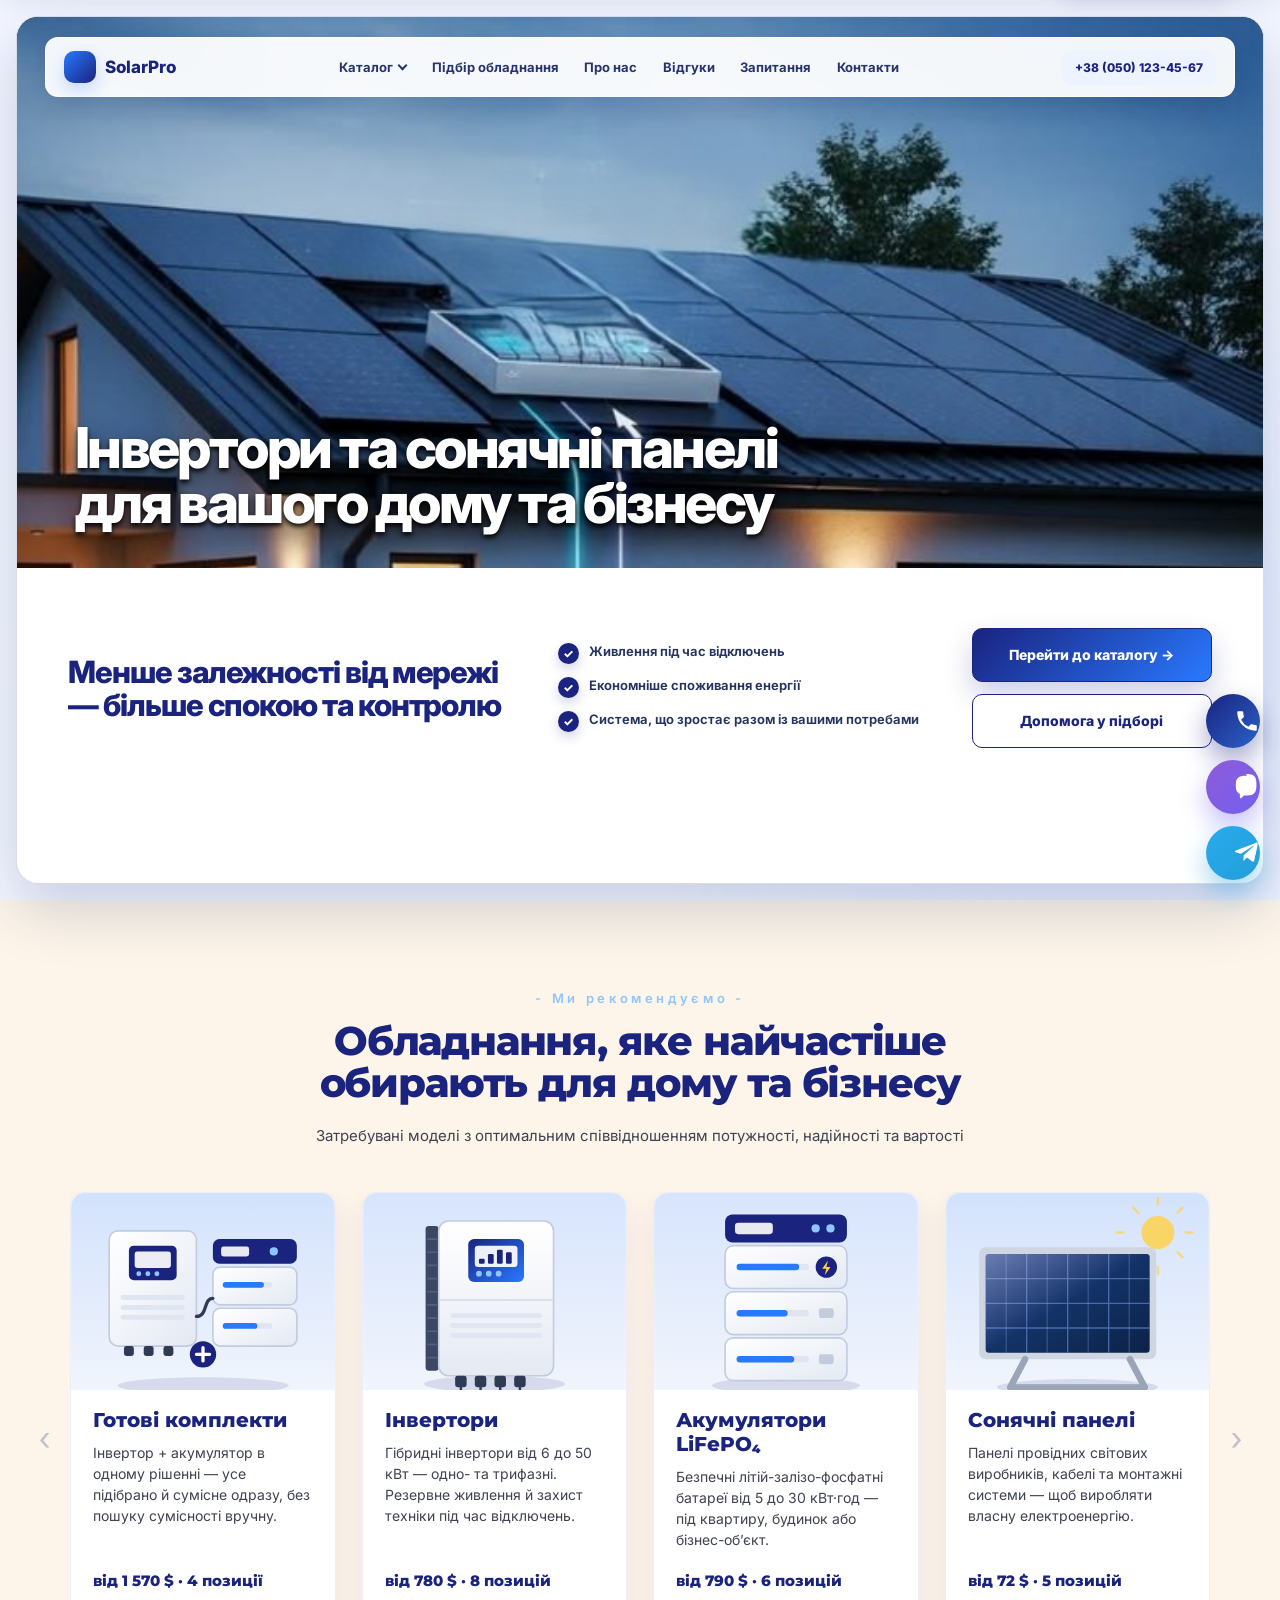
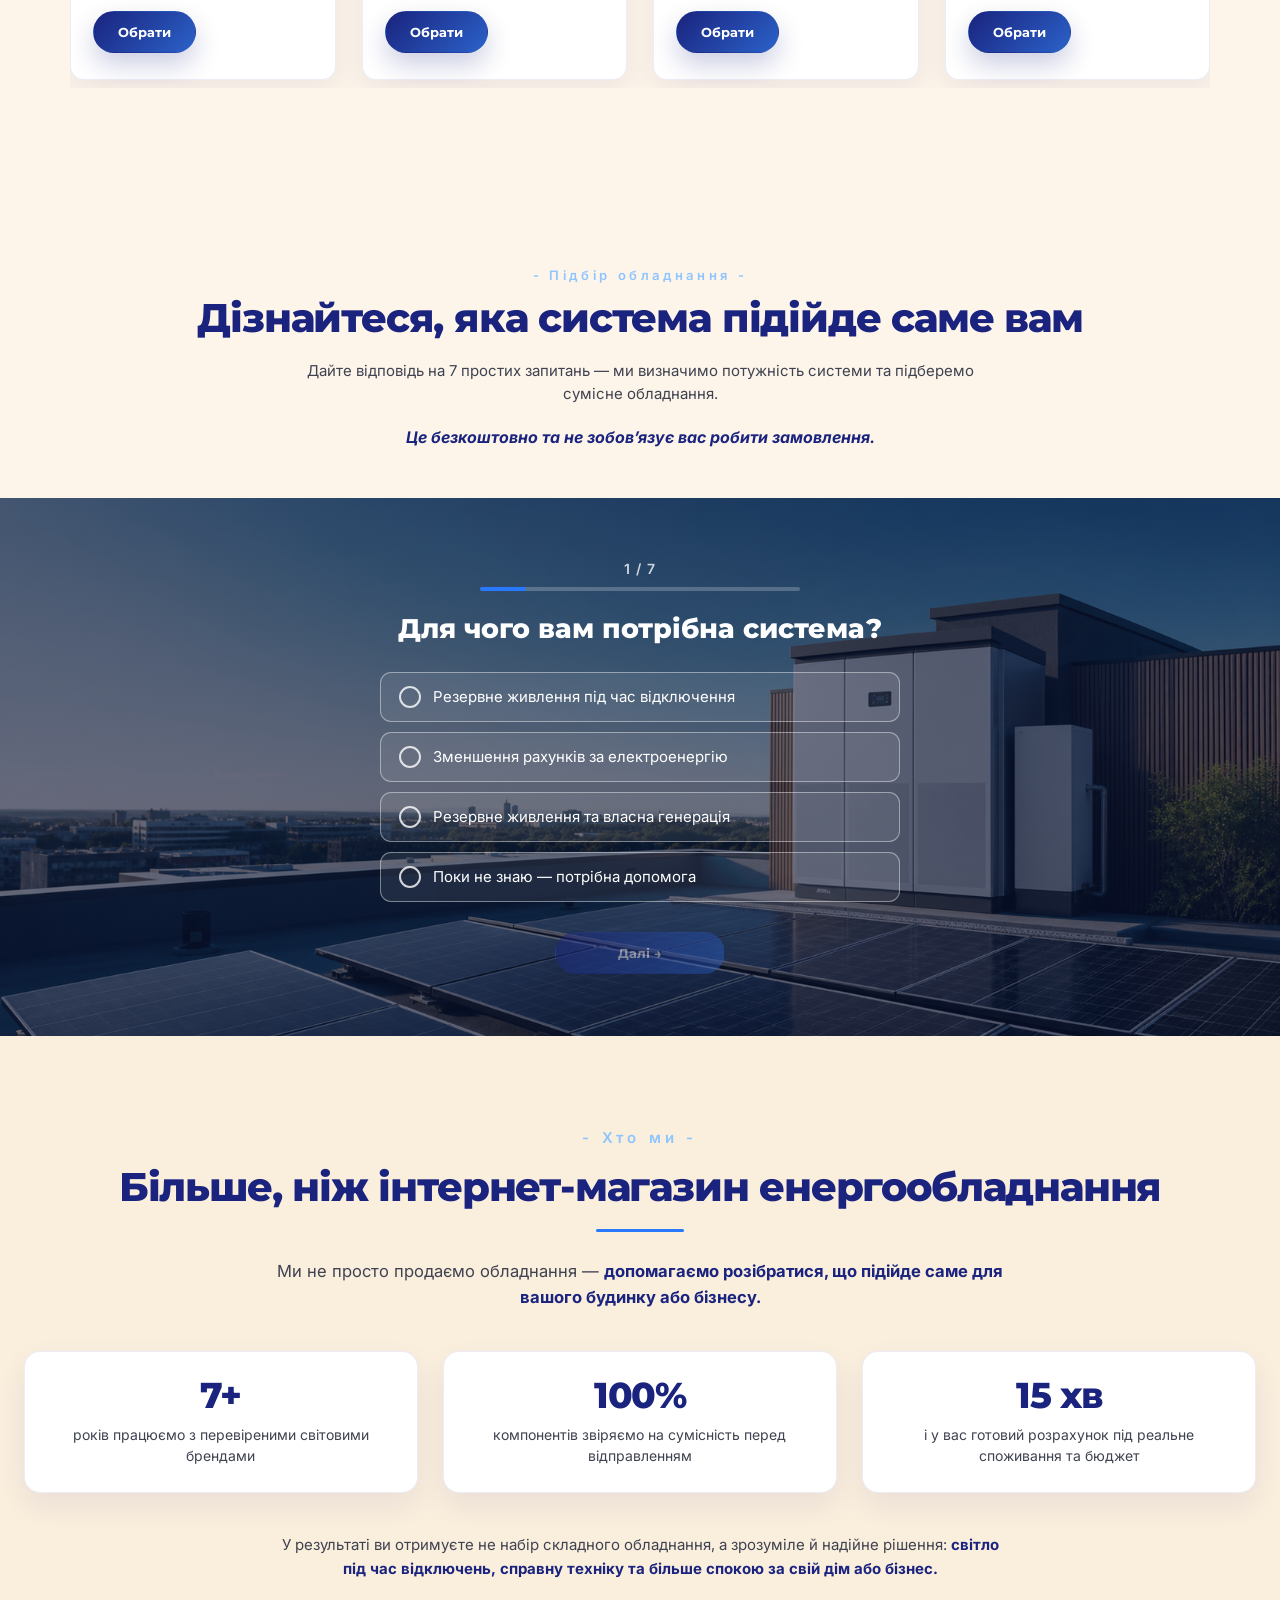
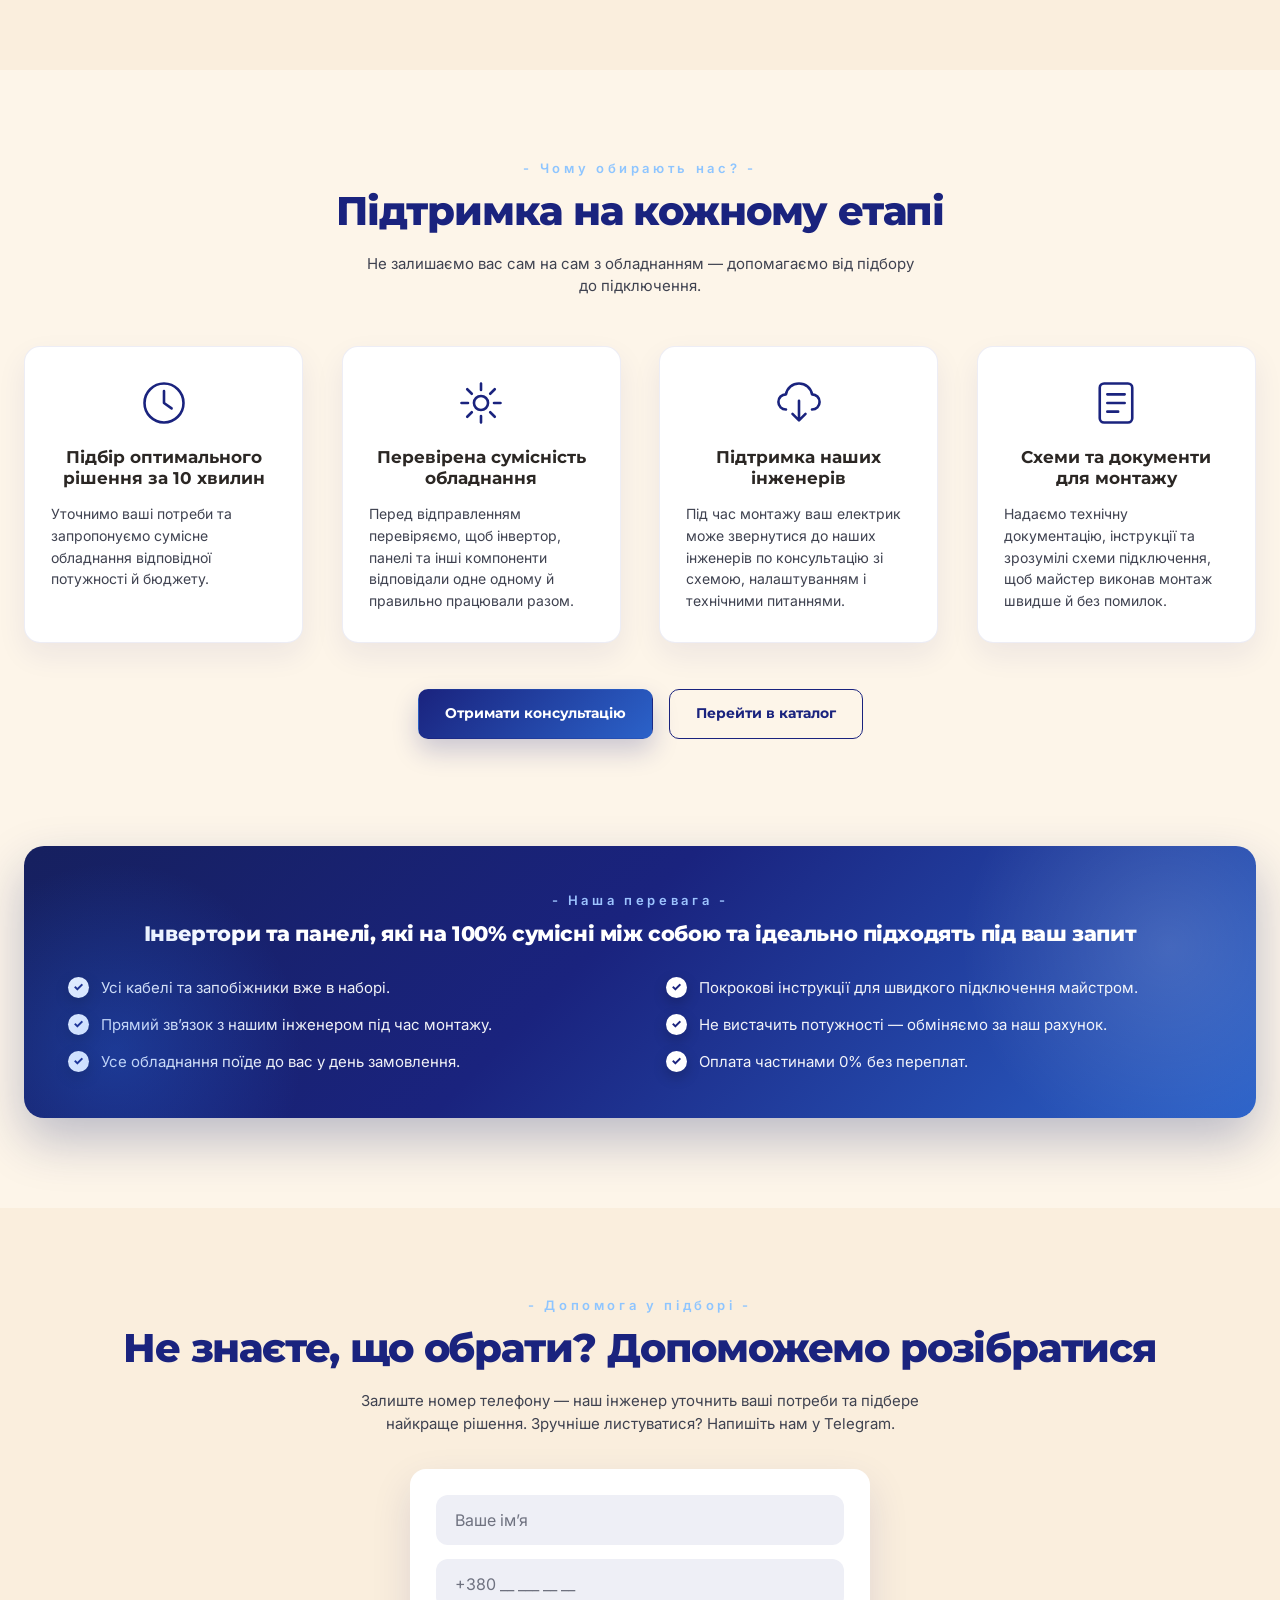
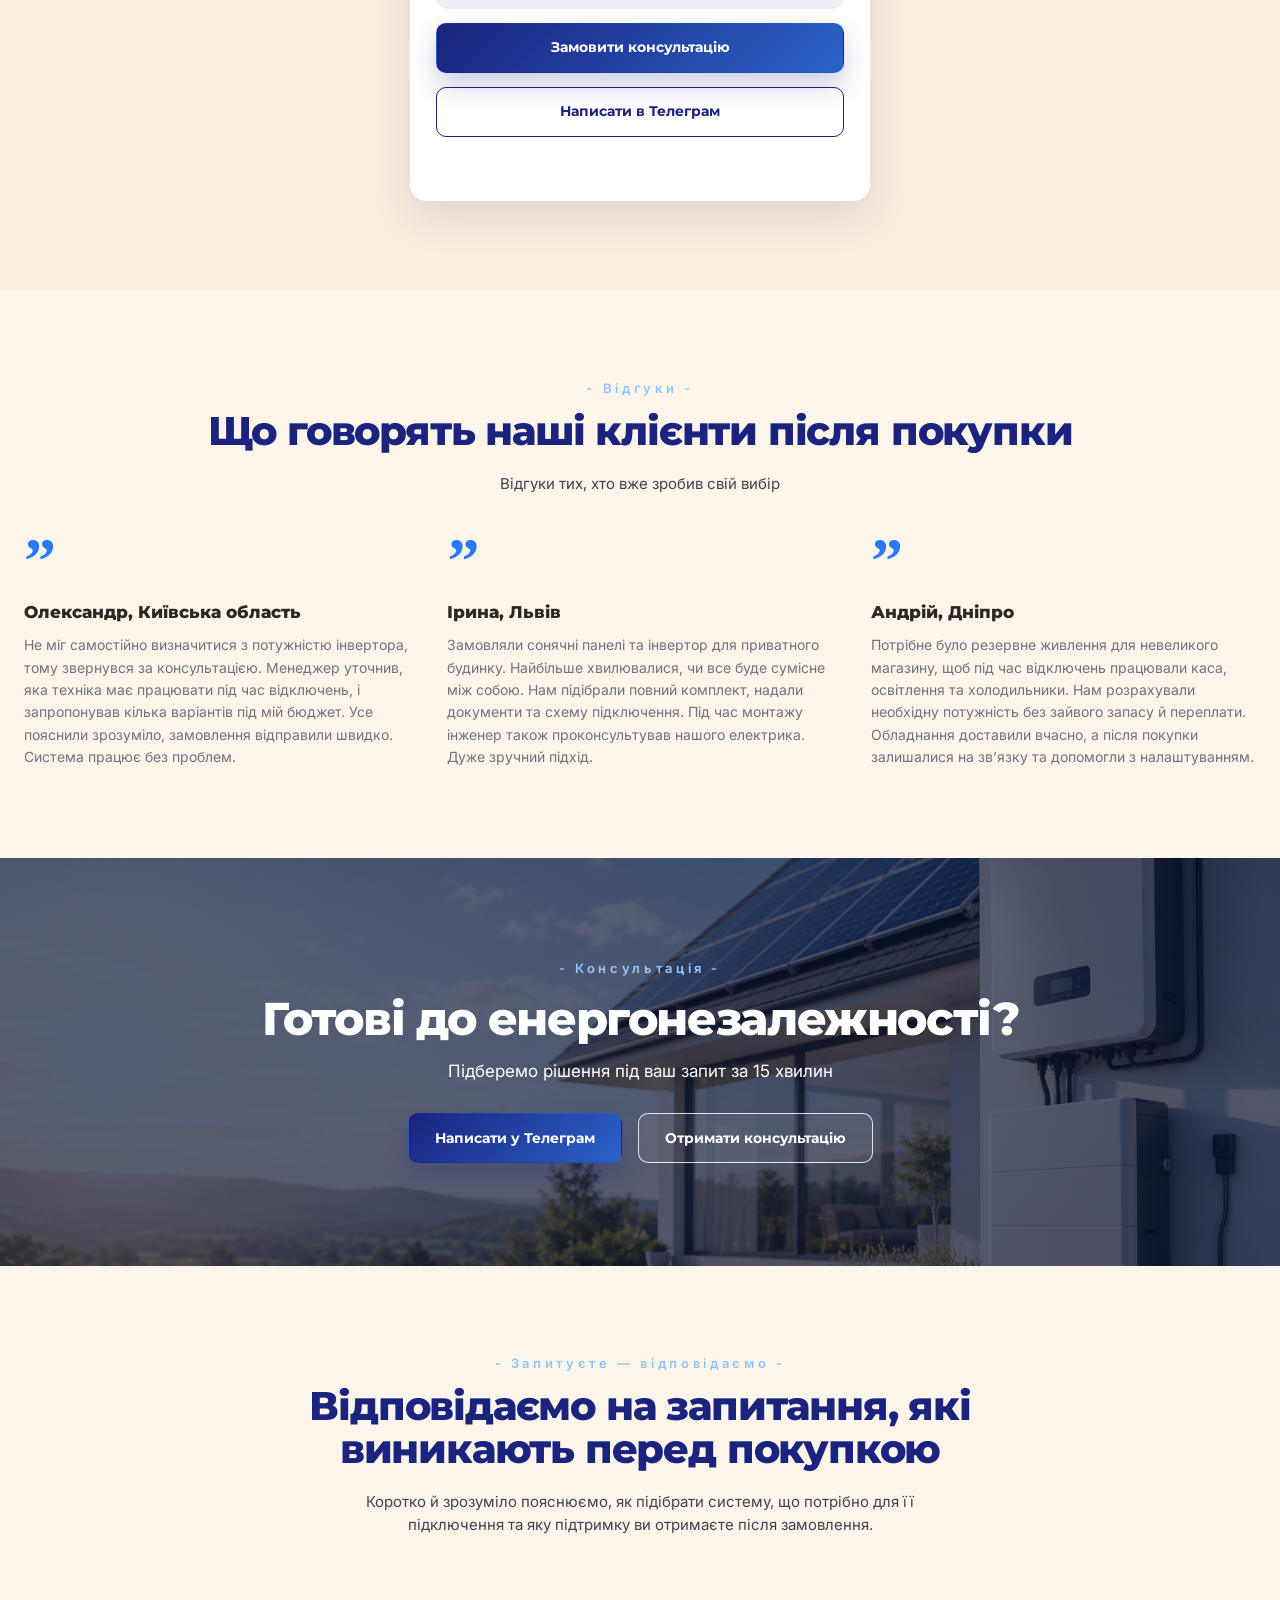
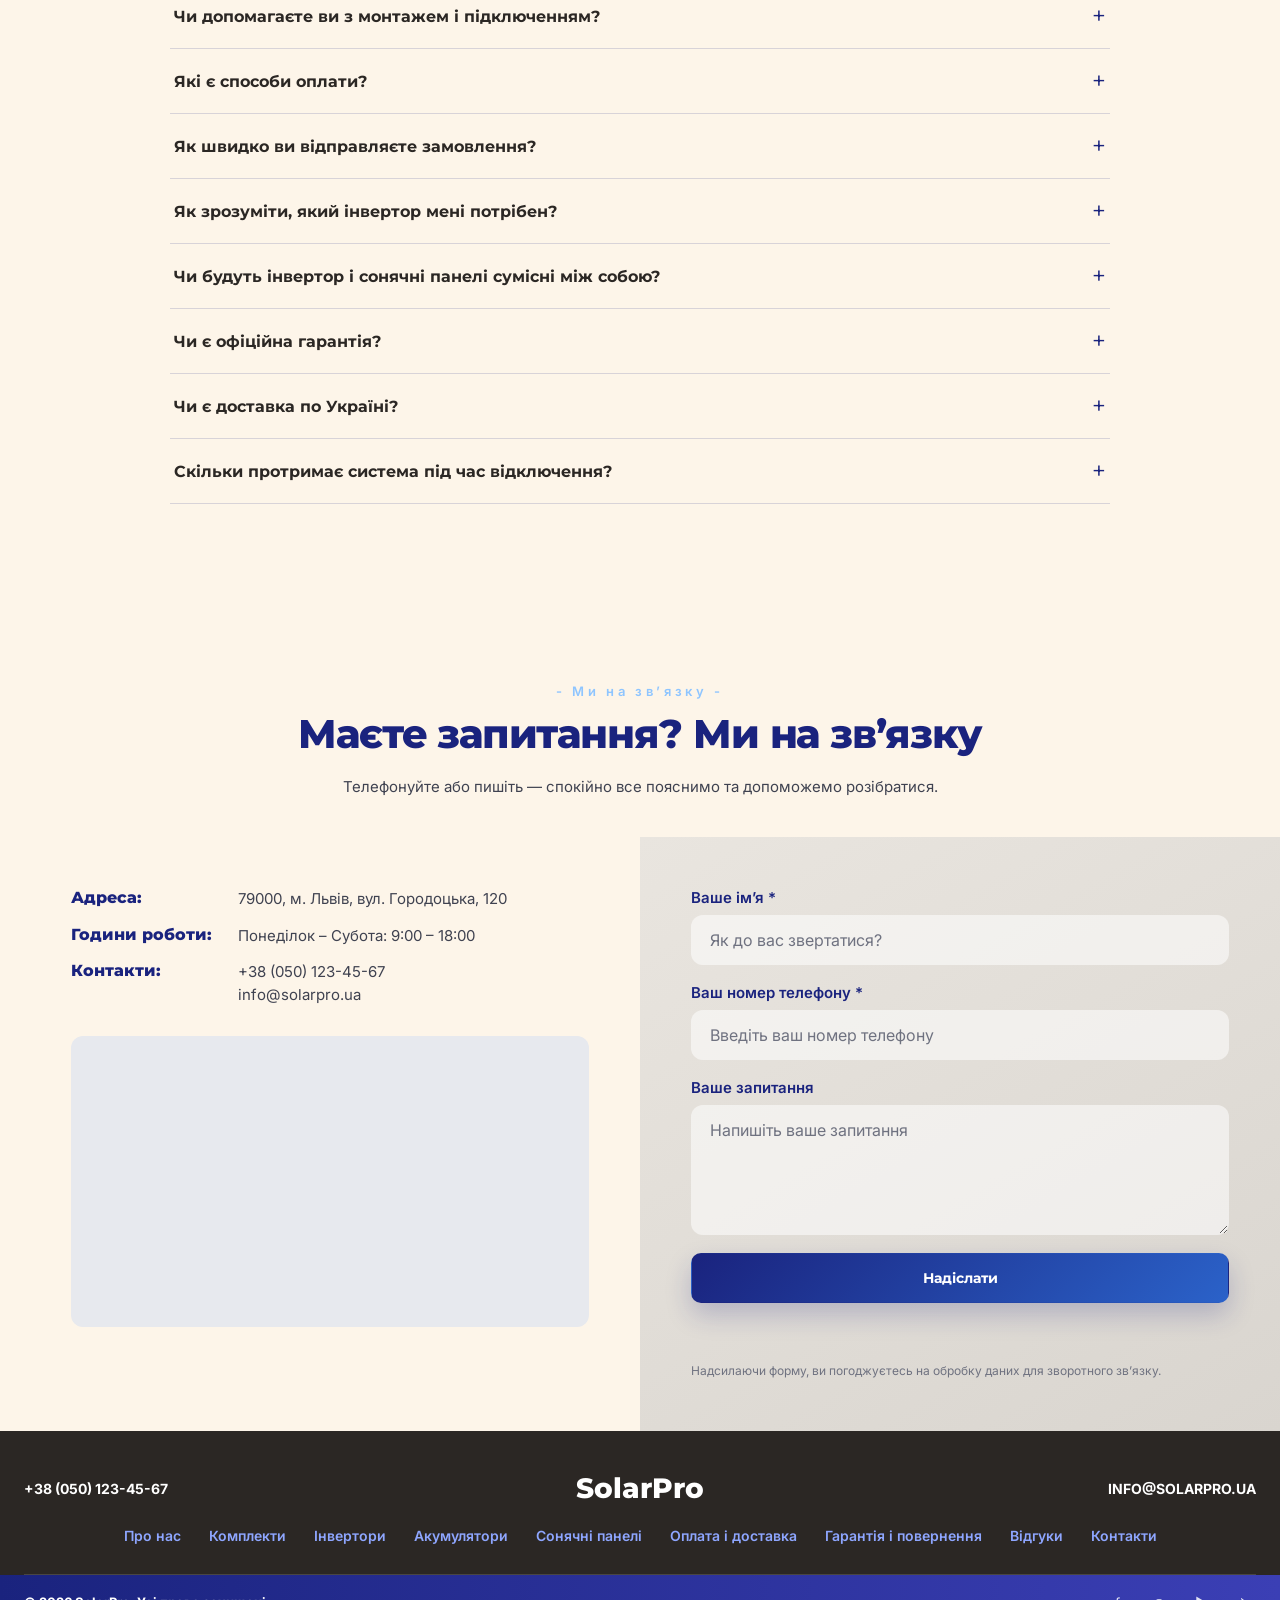
==== commit cb54c23a: "Stop the page from sliding sideways on phones with large text Screenshots from the Instagram in-app " ====
--- a/index.html
+++ b/index.html
@@ -10,7 +10,7 @@
     <link rel="preconnect" href="https://fonts.googleapis.com">
     <link rel="preconnect" href="https://fonts.gstatic.com" crossorigin>
     <link href="https://fonts.googleapis.com/css2?family=Inter:wght@400;500;600;700&family=Montserrat:wght@600;700;800&display=swap" rel="stylesheet">
-    <link rel="stylesheet" href="styles.css?v=20260916b">
+    <link rel="stylesheet" href="styles.css?v=20260921a">
   </head>
 
   <body>
@@ -608,7 +608,7 @@
       </div>
     </div>
 
-    <script src="config.js?v=20260916b"></script>
-    <script src="script.js?v=20260916b"></script>
+    <script src="config.js?v=20260921a"></script>
+    <script src="script.js?v=20260921a"></script>
   </body>
 </html>
--- a/styles.css
+++ b/styles.css
@@ -2823,3 +2823,136 @@
     object-position: center top;
   }
 }
+
+
+/* ============================================================
+   11. СТІЙКІСТЬ НА ТЕЛЕФОНАХ
+   У вбудованих браузерах (Instagram, Facebook) на Android текст часто
+   збільшений системним розміром шрифту. Довгі слова («енергонезалежності»,
+   «енергообладнання») тоді не влазять у ширину, виштовхують сторінку вбік
+   і вона починає гортатись горизонтально.
+   ============================================================ */
+html {
+  -webkit-text-size-adjust: 100%;
+  text-size-adjust: 100%;
+}
+
+/* сторінка ніколи не гортається вбік.
+   hidden — тільки на html: на body воно зробило б його окремою прокручуваною
+   областю й зламало б липку шапку. clip такого побічного ефекту не має. */
+html {
+  overflow-x: hidden;
+}
+
+@supports (overflow-x: clip) {
+  html,
+  body {
+    overflow-x: clip;
+  }
+}
+
+/* довге слово переноситься, а не вилазить за край */
+h1,
+h2,
+h3,
+.section__title,
+.cta__title,
+.advantages__title,
+.page-title,
+.approved-promise,
+.fact__num,
+.product__name {
+  overflow-wrap: break-word;
+  -webkit-hyphens: auto;
+  hyphens: auto;
+}
+
+.mobile-nav__panel a,
+.mobile-nav__panel button,
+.btn {
+  overflow-wrap: anywhere;
+}
+
+.btn {
+  height: auto;
+  padding-block: 12px;
+  line-height: 1.25;
+}
+
+@media (max-width: 720px) {
+  .section__title {
+    font-size: clamp(22px, 6.4vw, 30px);
+    letter-spacing: -0.02em;
+  }
+
+  .cta__title {
+    font-size: clamp(23px, 7vw, 32px);
+    letter-spacing: -0.02em;
+  }
+
+  .advantages__title {
+    font-size: clamp(17px, 4.8vw, 20px);
+  }
+
+  .page-title {
+    font-size: clamp(24px, 7vw, 32px);
+  }
+
+  .cta {
+    padding-inline: 18px;
+  }
+
+  .advantages {
+    padding: 26px 18px;
+  }
+
+  /* шторка меню: ширина від екрана, хрестик завжди видно */
+  .mobile-nav__panel {
+    width: min(340px, 88vw);
+    padding: 20px 18px 28px;
+  }
+
+  .mobile-nav__phone,
+  .mobile-nav__tg {
+    padding: 13px 10px;
+    font-size: 15px;
+  }
+}
+
+
+/* контакти на телефоні: підпис над значенням, колонки не розпирають екран */
+.contacts > *,
+.contacts__form .field,
+.help__form .field,
+.quiz__form .field {
+  min-width: 0;
+}
+
+.field input,
+.field textarea {
+  min-width: 0;
+}
+
+@media (max-width: 720px) {
+  .contacts__list {
+    grid-template-columns: 1fr;
+    gap: 2px 0;
+  }
+
+  .contacts__list dt {
+    margin-top: 12px;
+  }
+
+  .contacts__list dt:first-child {
+    margin-top: 0;
+  }
+
+  .contacts__list dd {
+    overflow-wrap: anywhere;
+  }
+
+  .contacts__info,
+  .contacts__form {
+    padding-inline: 18px;
+  }
+}
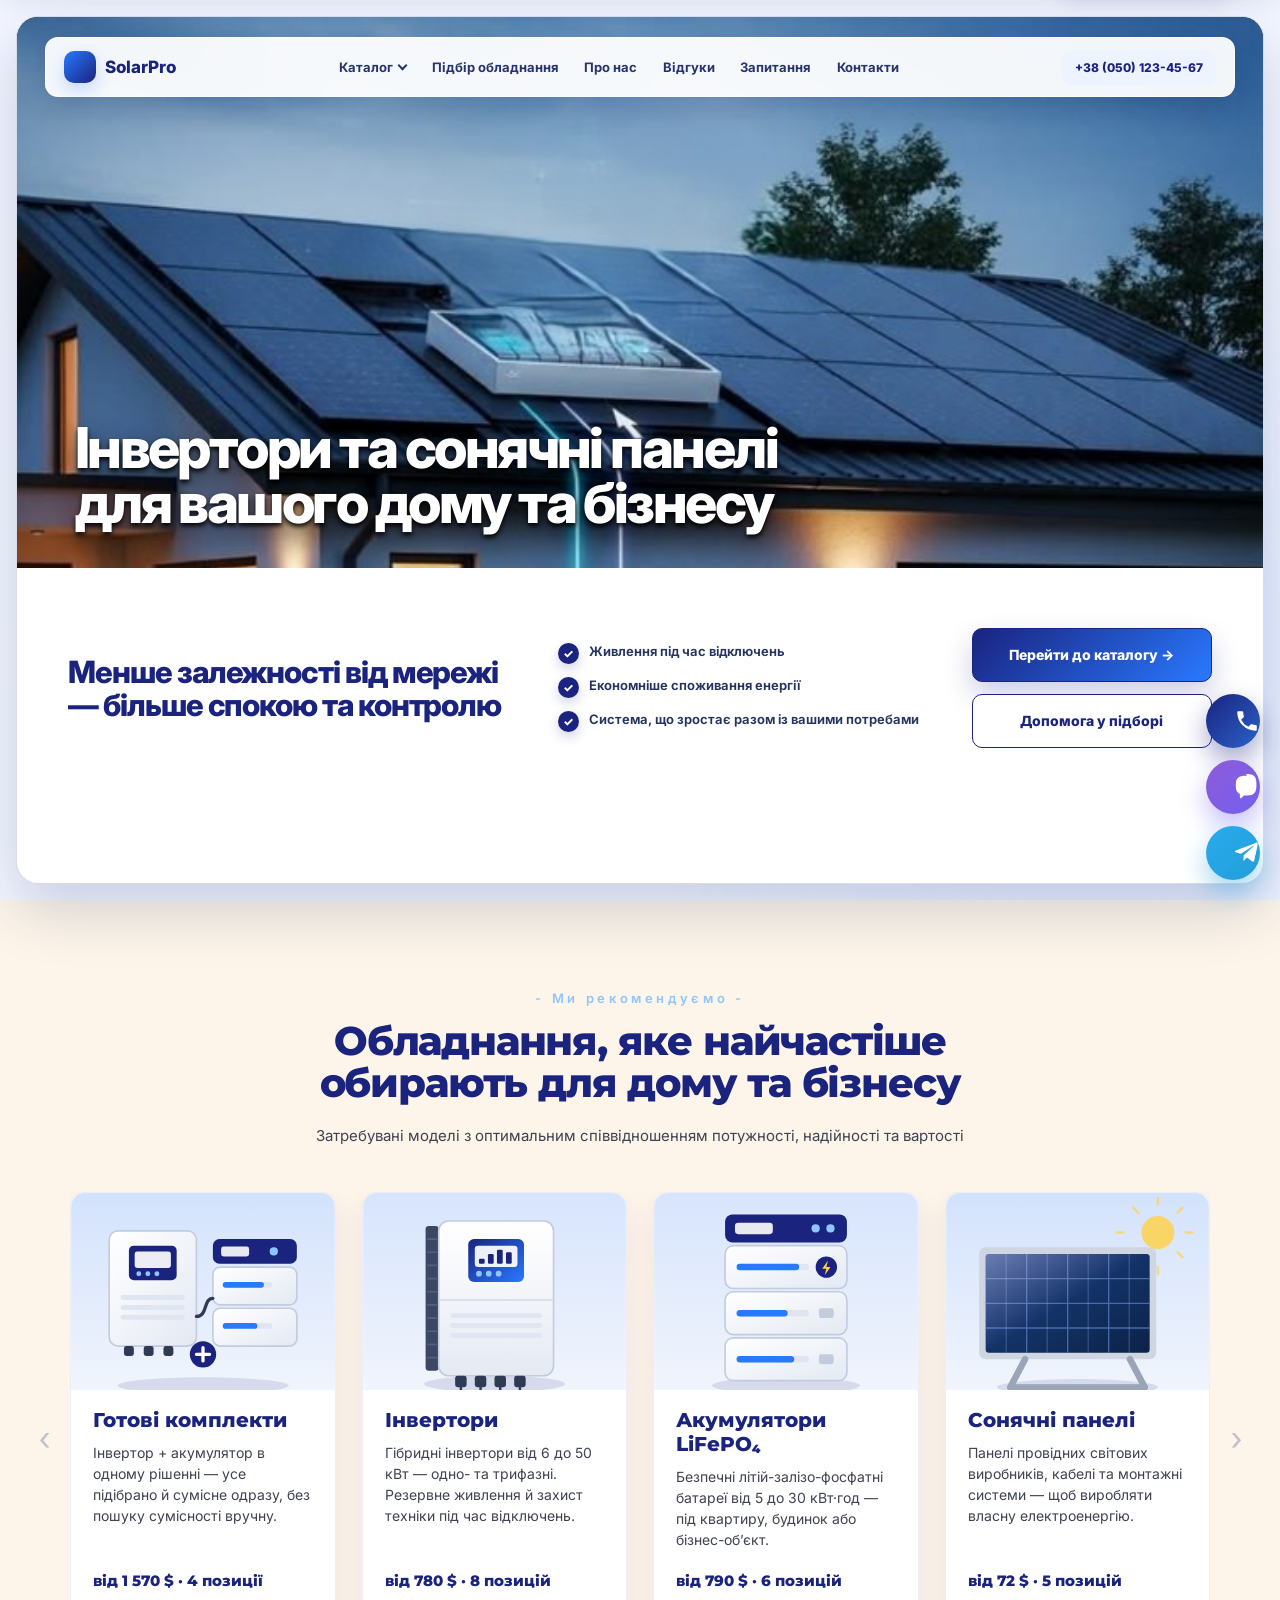
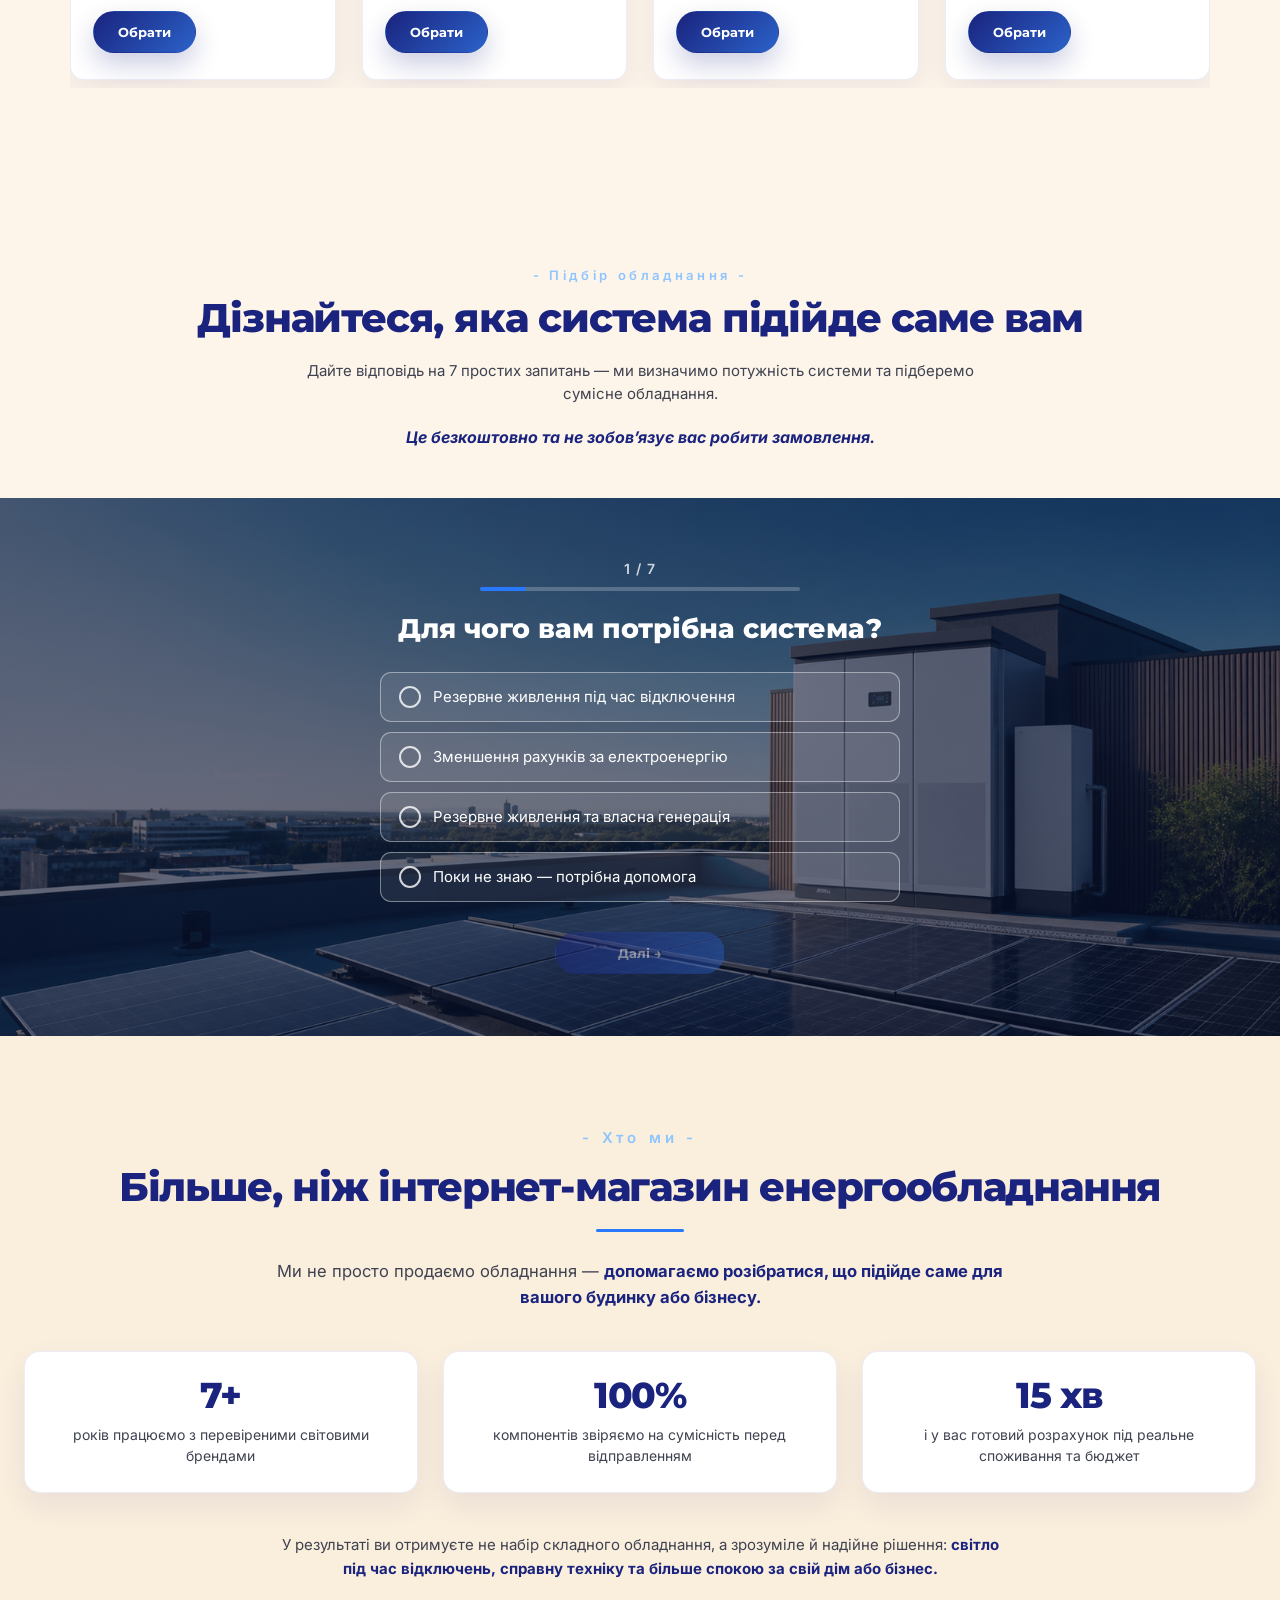
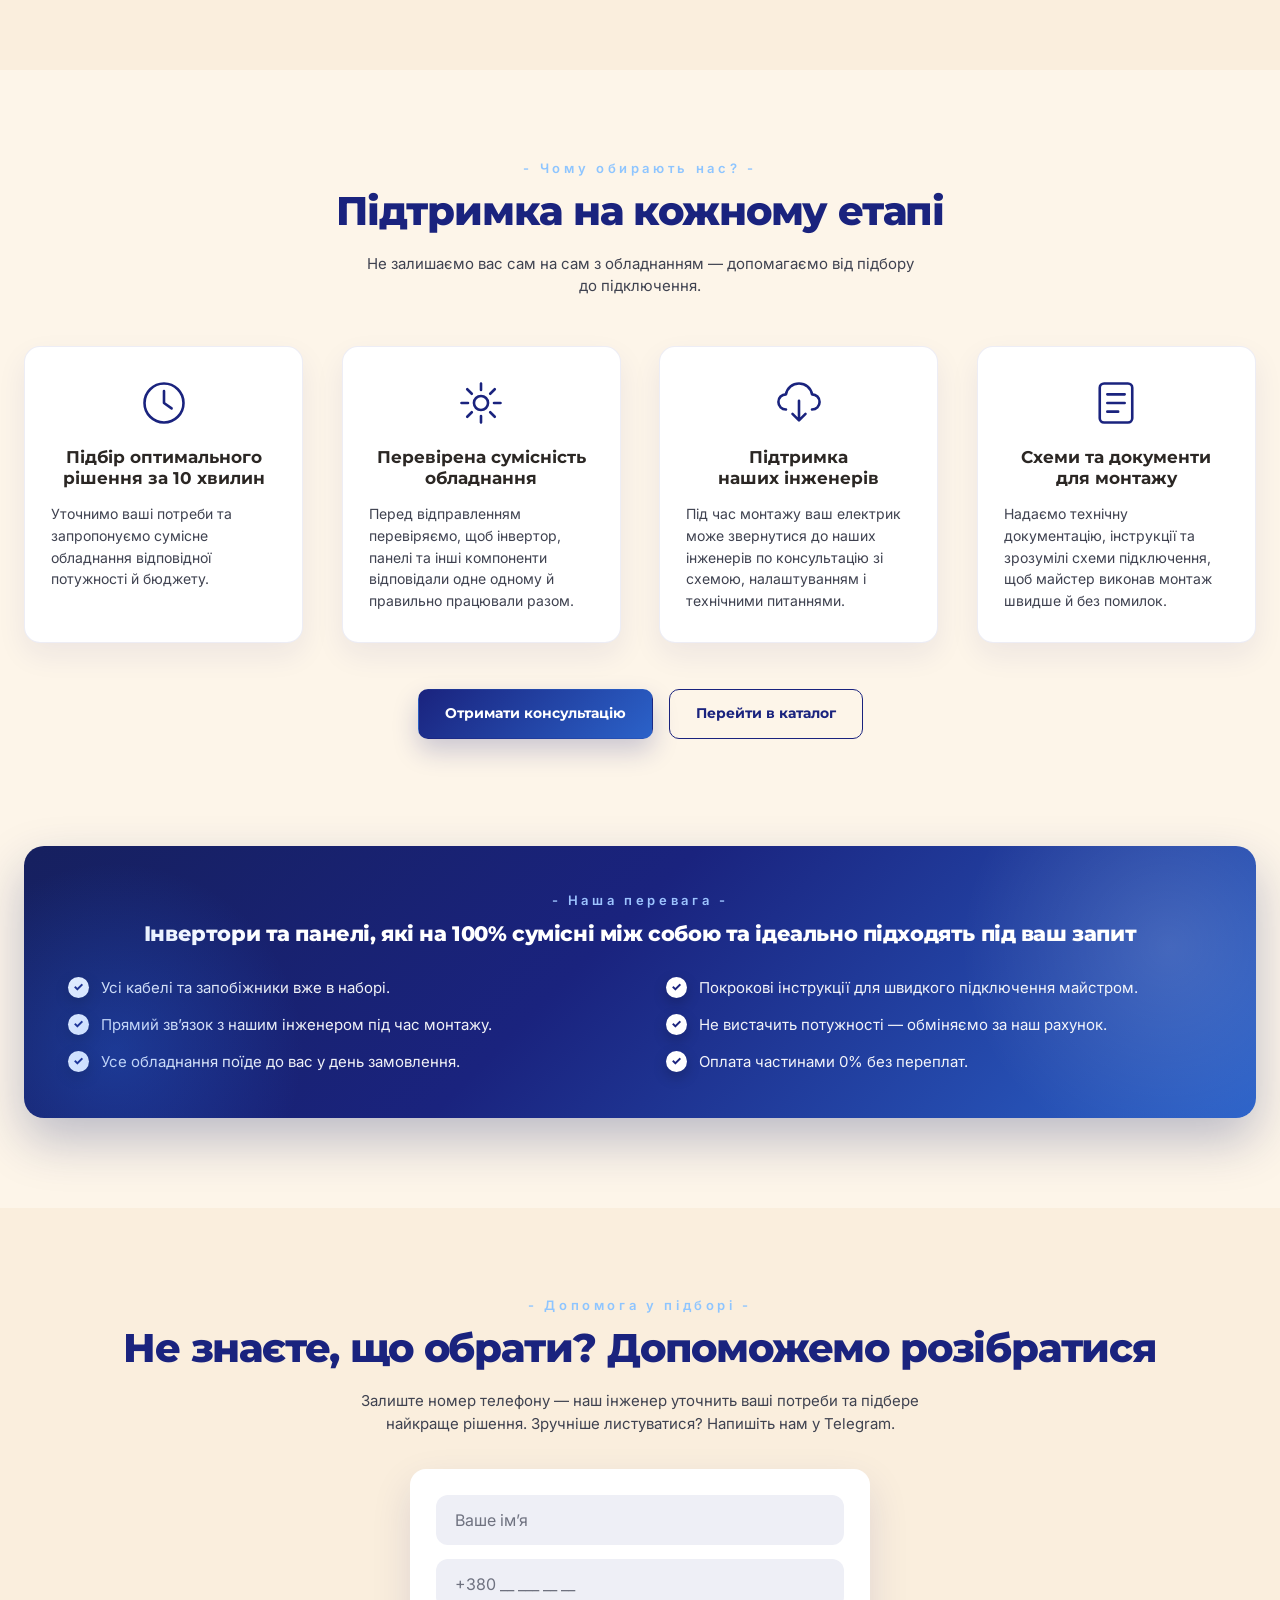
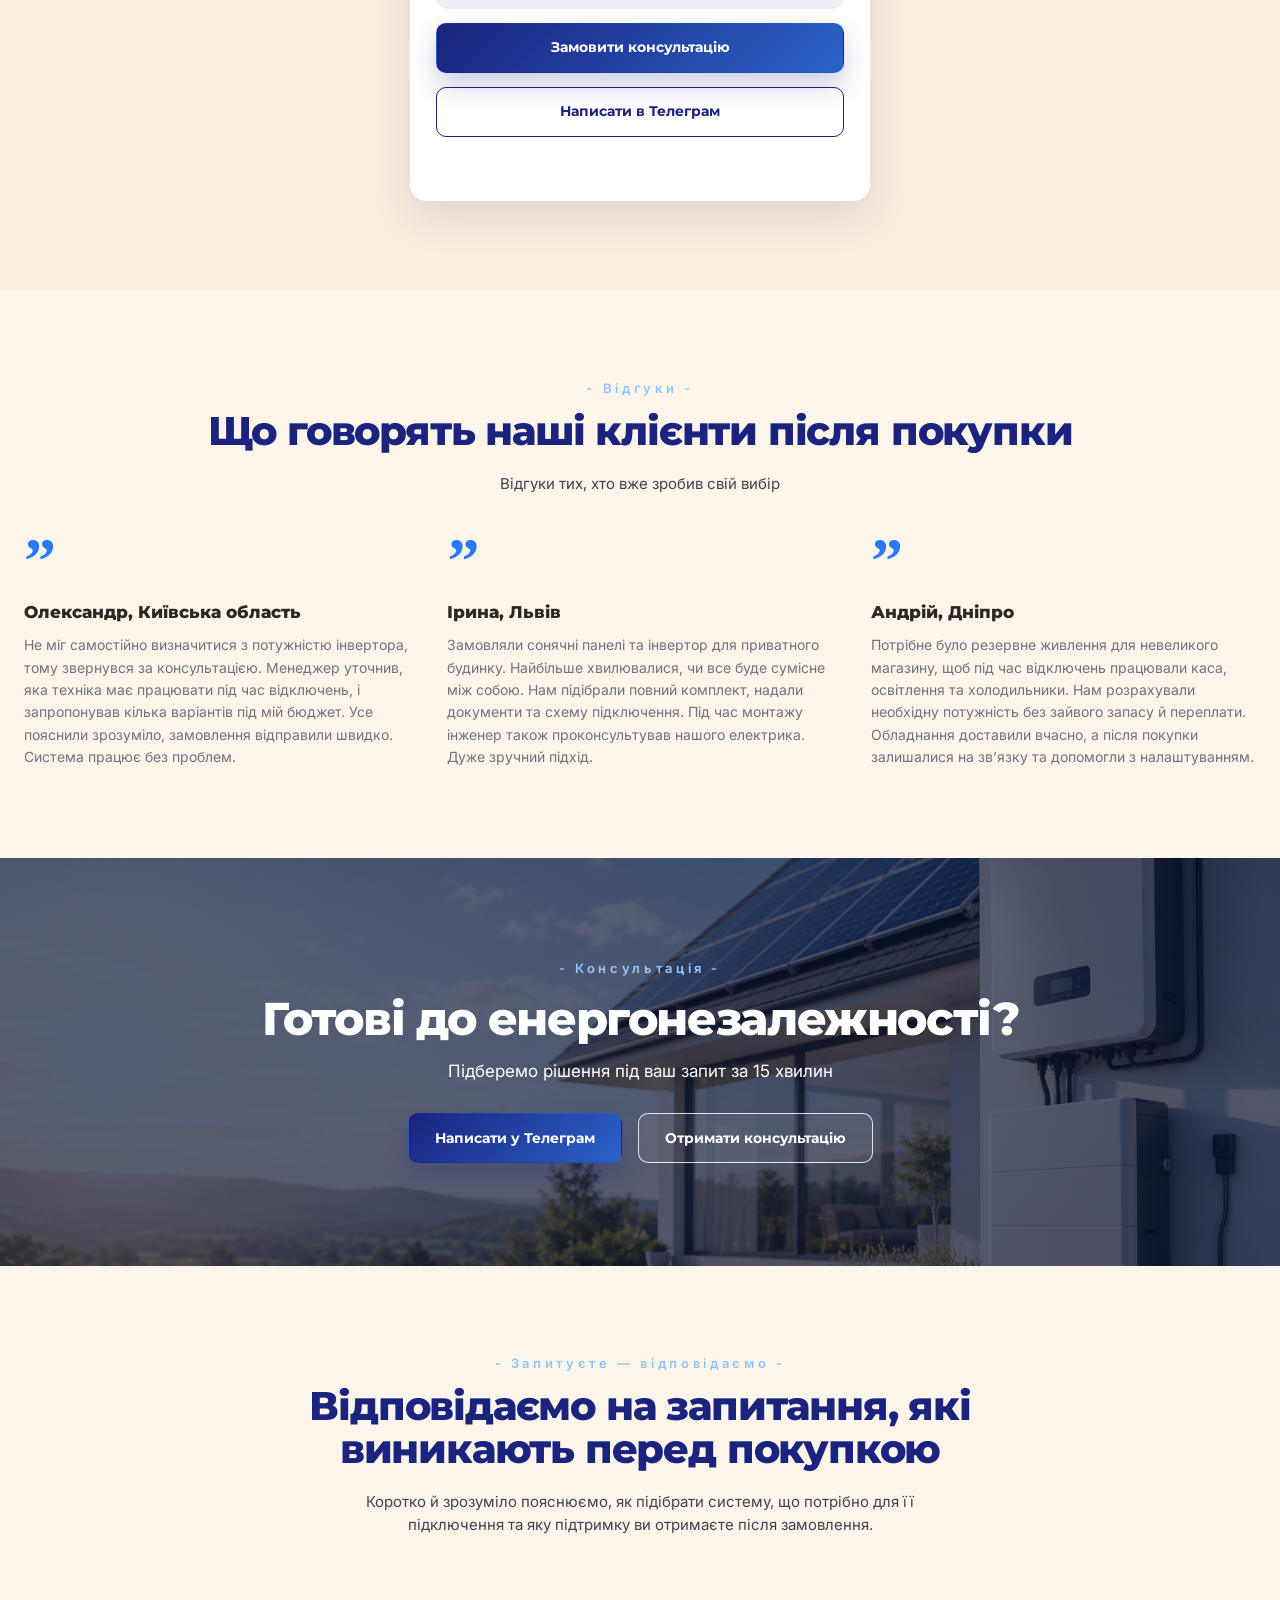
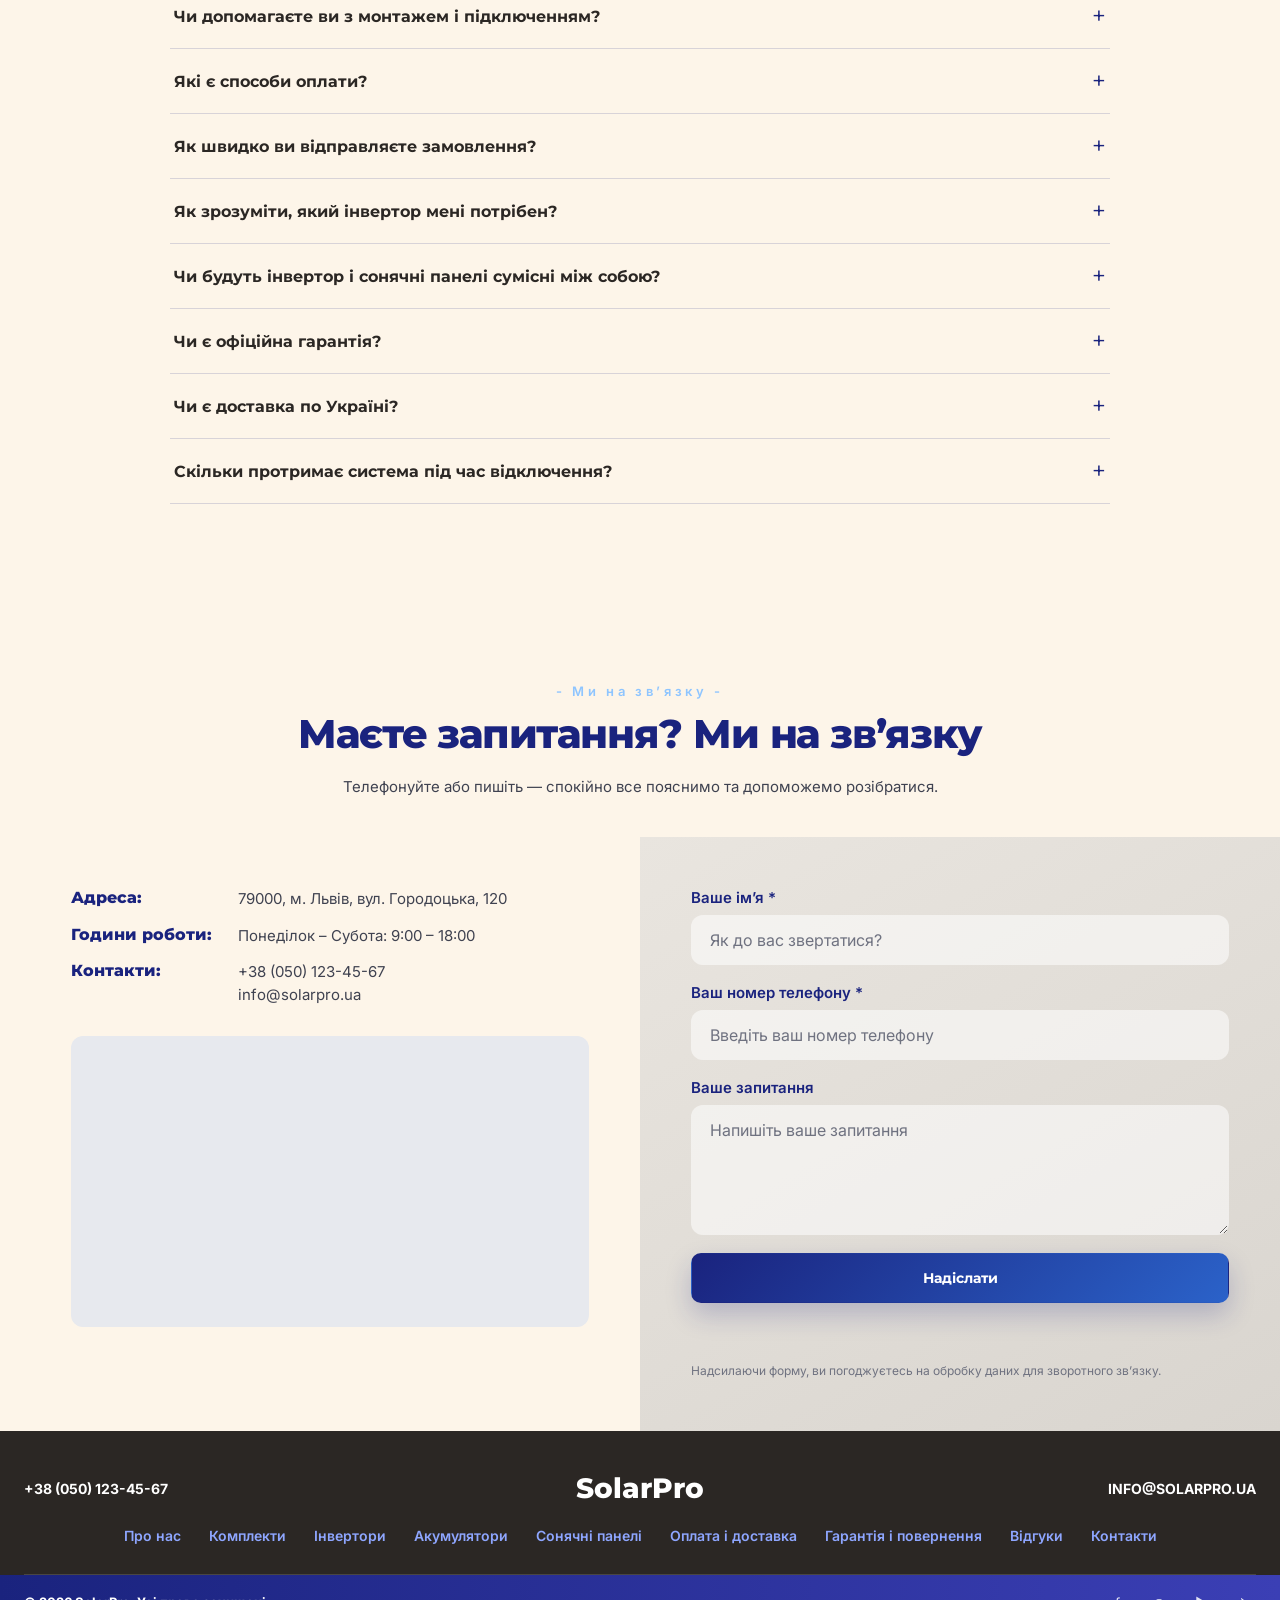
==== commit 2e097a6e: "Stop headings from hyphenating, fit the hero title on two lines The previous mobile-hardening commit" ====
--- a/index.html
+++ b/index.html
@@ -10,7 +10,7 @@
     <link rel="preconnect" href="https://fonts.googleapis.com">
     <link rel="preconnect" href="https://fonts.gstatic.com" crossorigin>
     <link href="https://fonts.googleapis.com/css2?family=Inter:wght@400;500;600;700&family=Montserrat:wght@600;700;800&display=swap" rel="stylesheet">
-    <link rel="stylesheet" href="styles.css?v=20260921a">
+    <link rel="stylesheet" href="styles.css?v=20261115a">
   </head>
 
   <body>
@@ -608,7 +608,7 @@
       </div>
     </div>
 
-    <script src="config.js?v=20260921a"></script>
-    <script src="script.js?v=20260921a"></script>
+    <script src="config.js?v=20261115a"></script>
+    <script src="script.js?v=20261115a"></script>
   </body>
 </html>
--- a/styles.css
+++ b/styles.css
@@ -220,7 +220,11 @@
   z-index: 3;
   bottom: 38px;
   left: clamp(30px, 4.5vw, 66px);
-  max-width: 760px;
+  /* 880px вистачає, щоб заголовок лягав у два рядки:
+     «Інвертори та сонячні панелі» / «для вашого дому та бізнесу» (по ~820px).
+     right тримає його в межах картки на вужчих екранах. */
+  right: clamp(30px, 4.5vw, 66px);
+  max-width: 880px;
   margin: 0;
   color: #ffffff;
   font-size: clamp(42px, 4.4vw, 64px);
@@ -2862,9 +2866,13 @@
 .approved-promise,
 .fact__num,
 .product__name {
+  /* break-word рятує лише тоді, коли слово справді не влазить у рядок.
+     hyphens: auto тут був помилкою: браузер ділив слова зі знаком на кожному
+     рядку («па-нелі», «ме-режі»), хоча місця вистачало. */
   overflow-wrap: break-word;
-  -webkit-hyphens: auto;
-  hyphens: auto;
+  -webkit-hyphens: manual;
+  hyphens: manual;
+  text-wrap: balance;
 }
 
 .mobile-nav__panel a,
